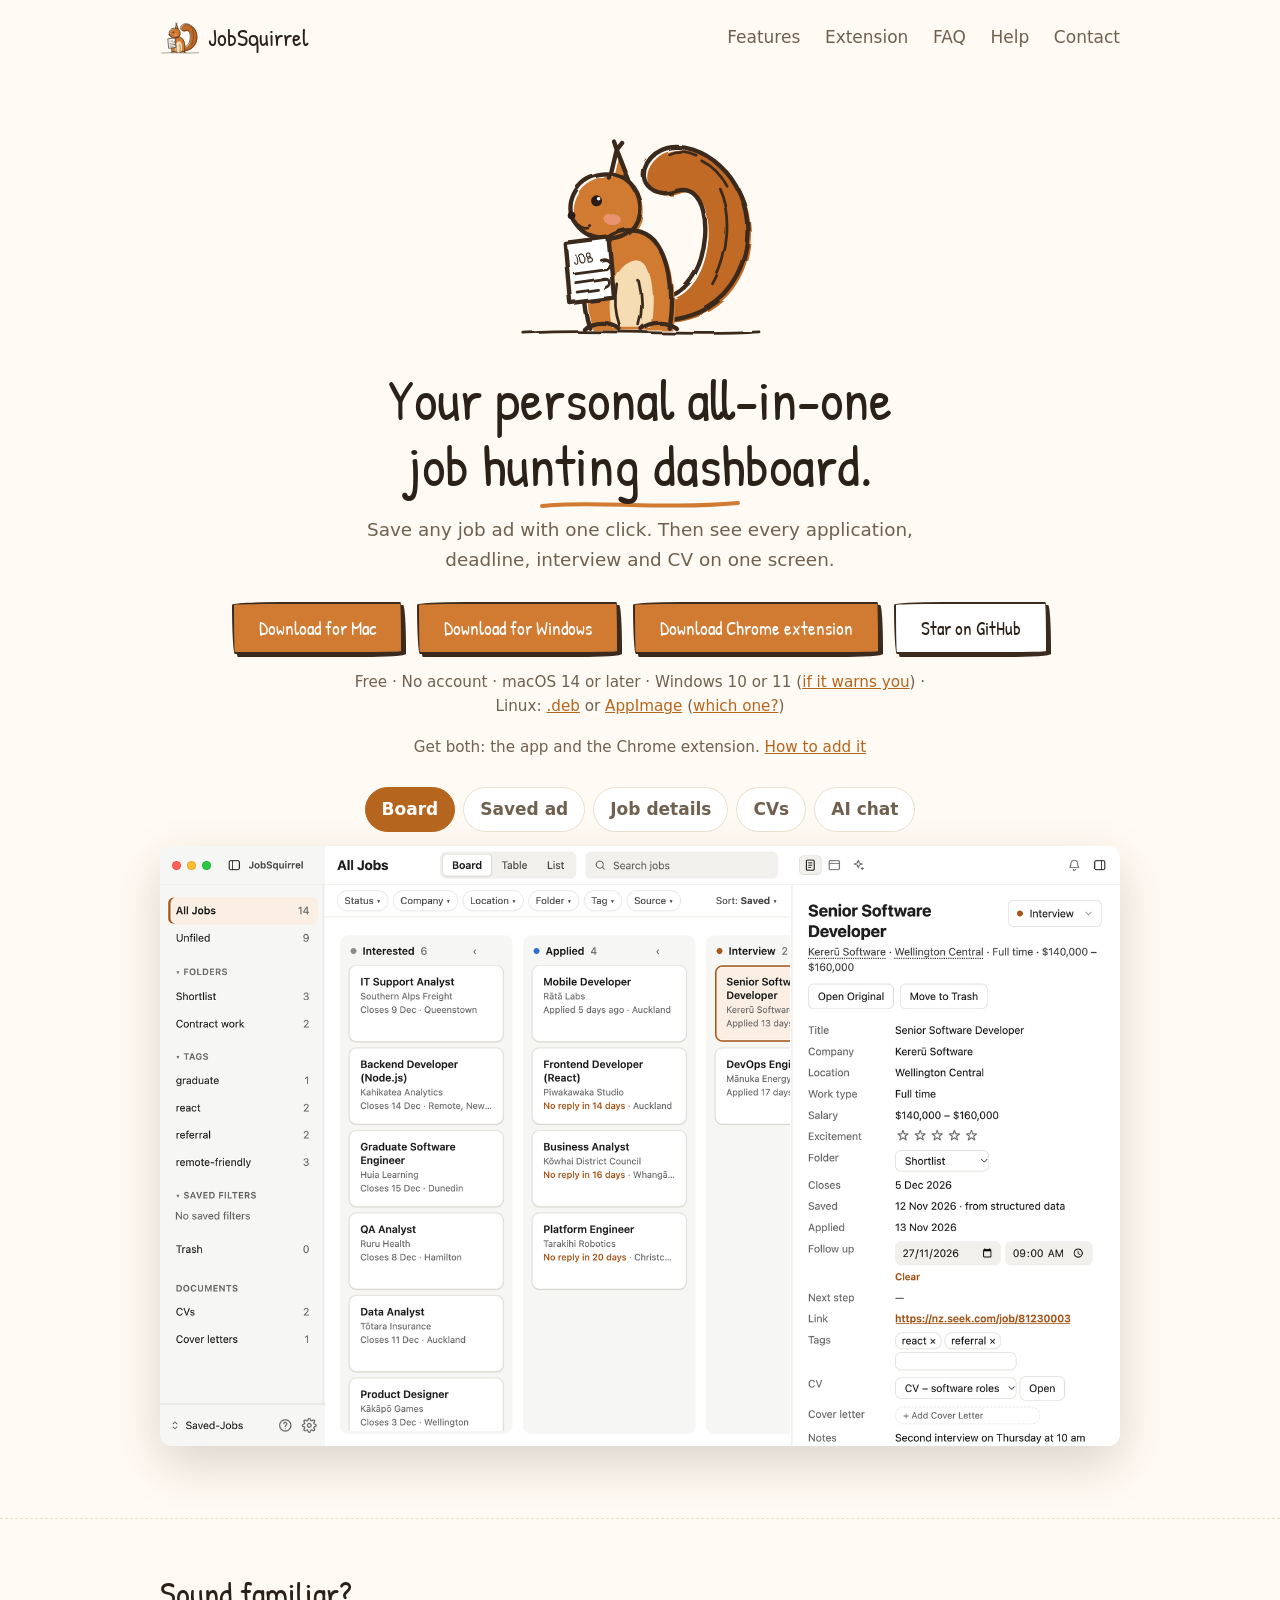
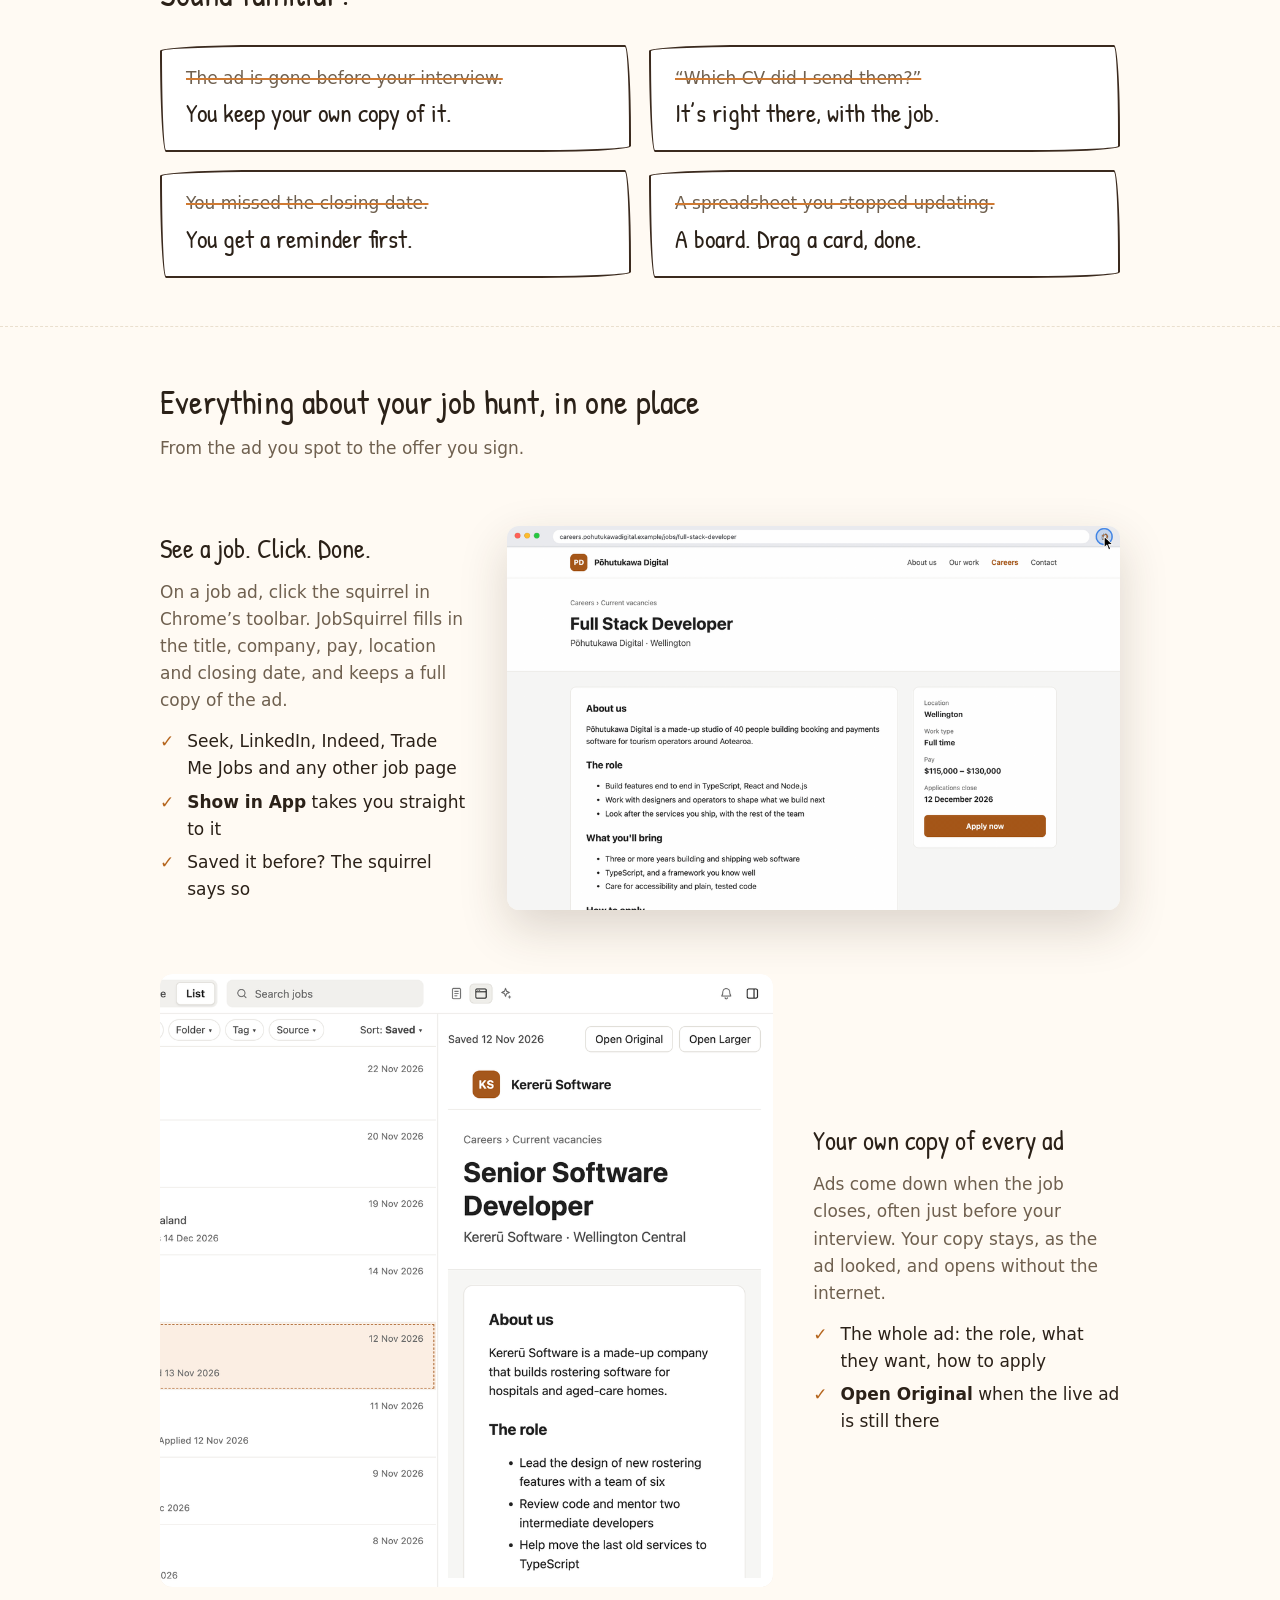
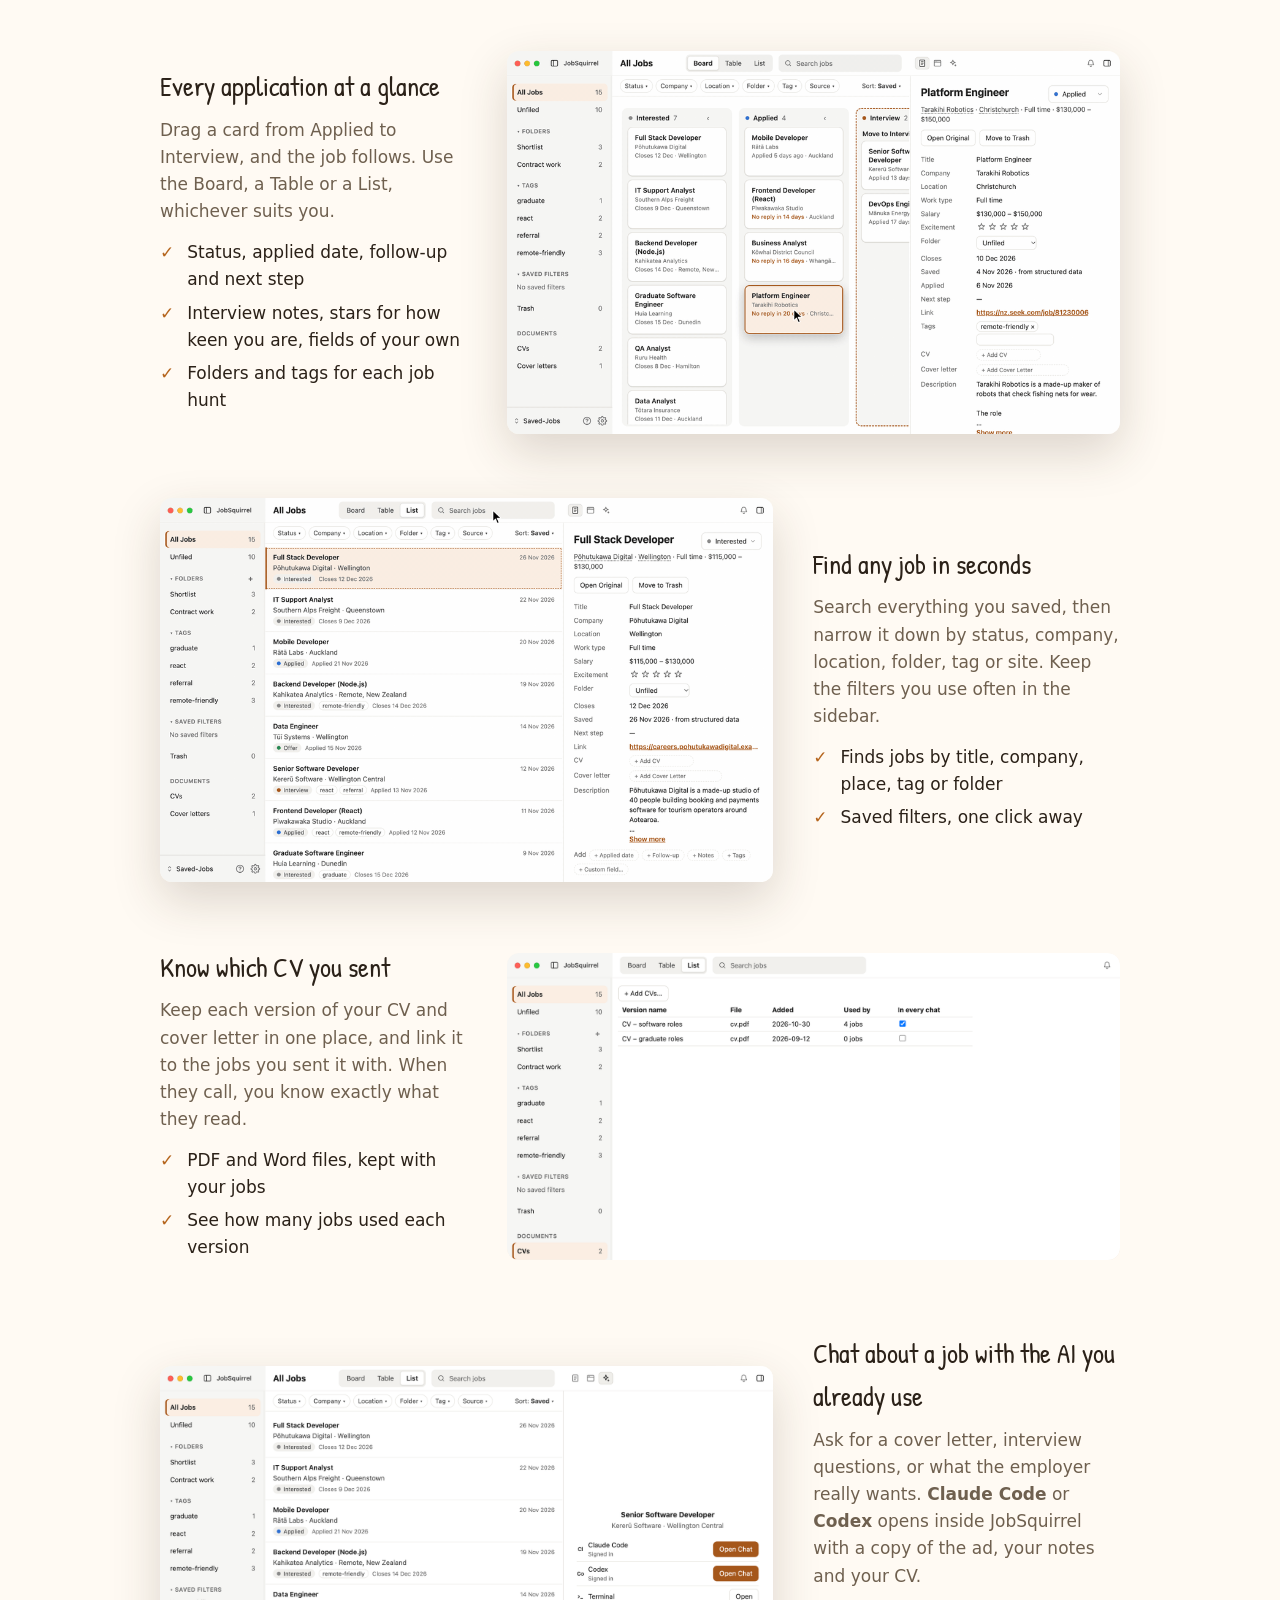
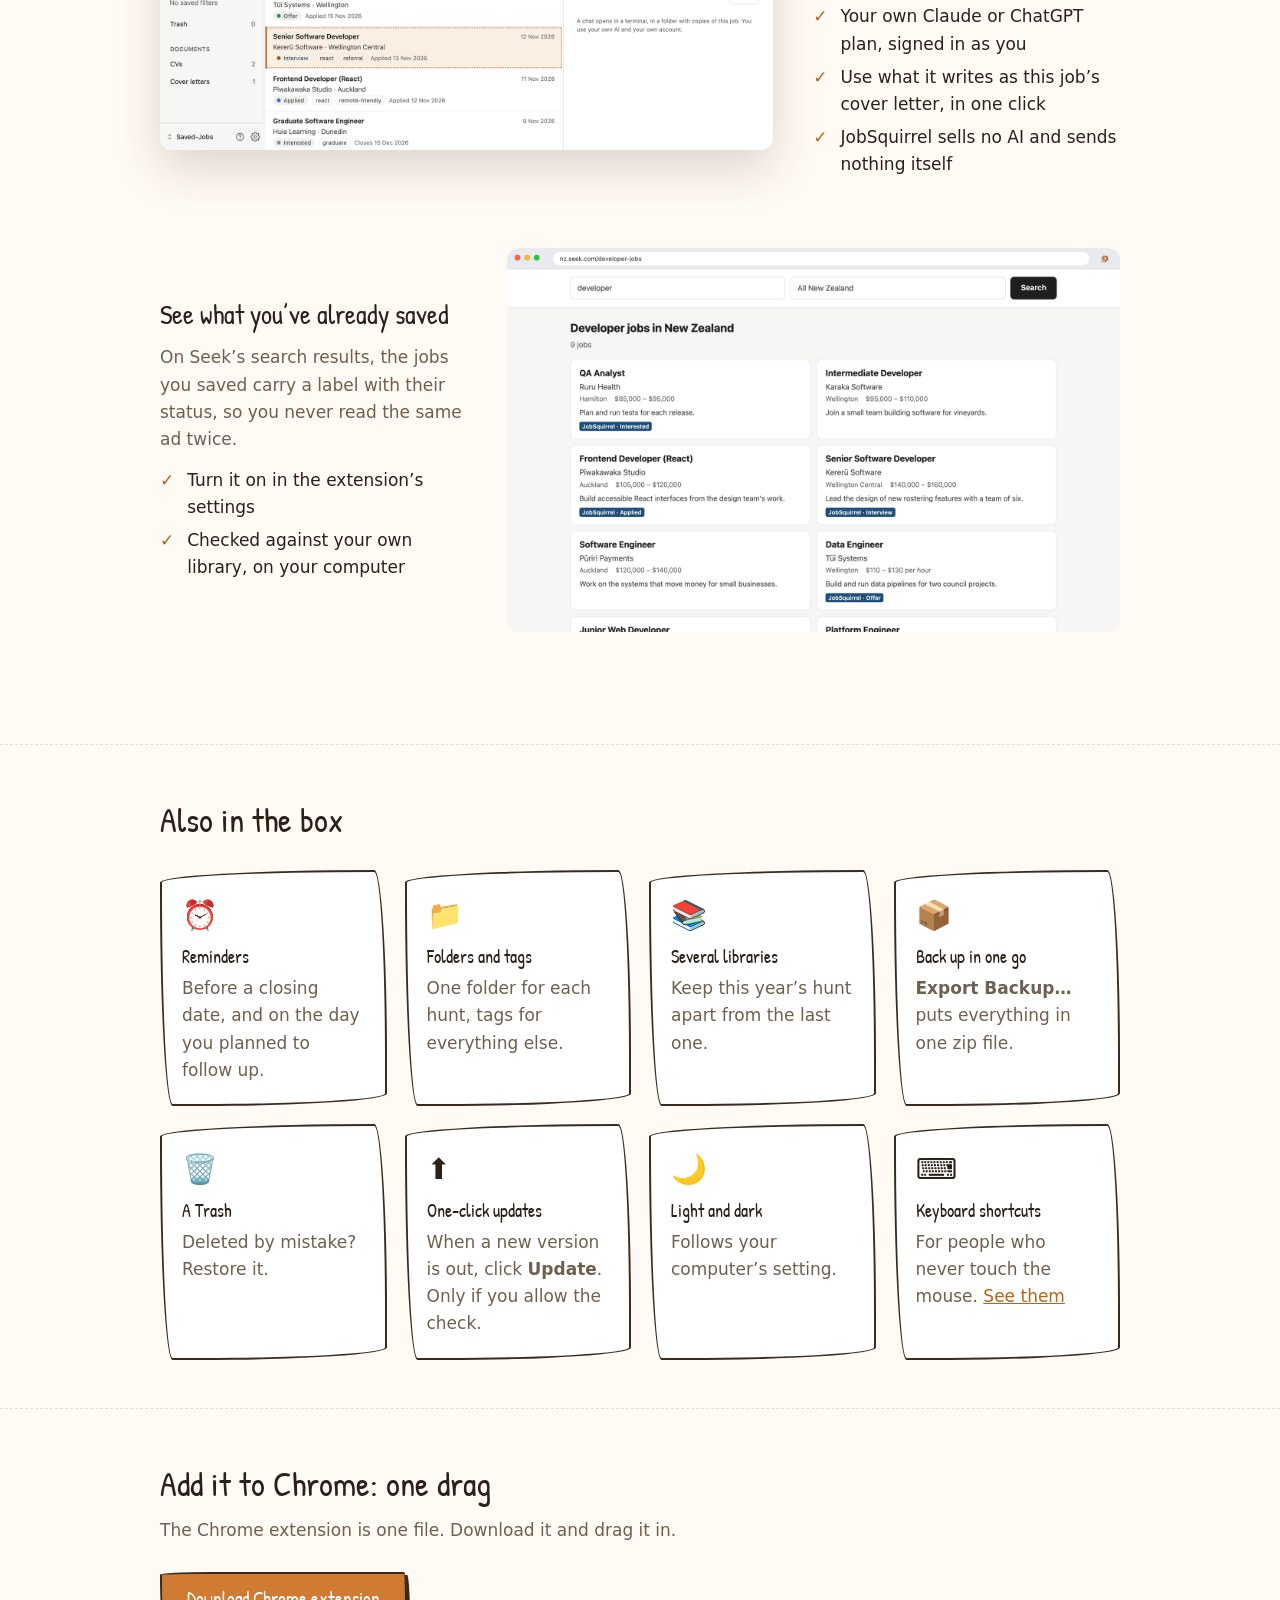
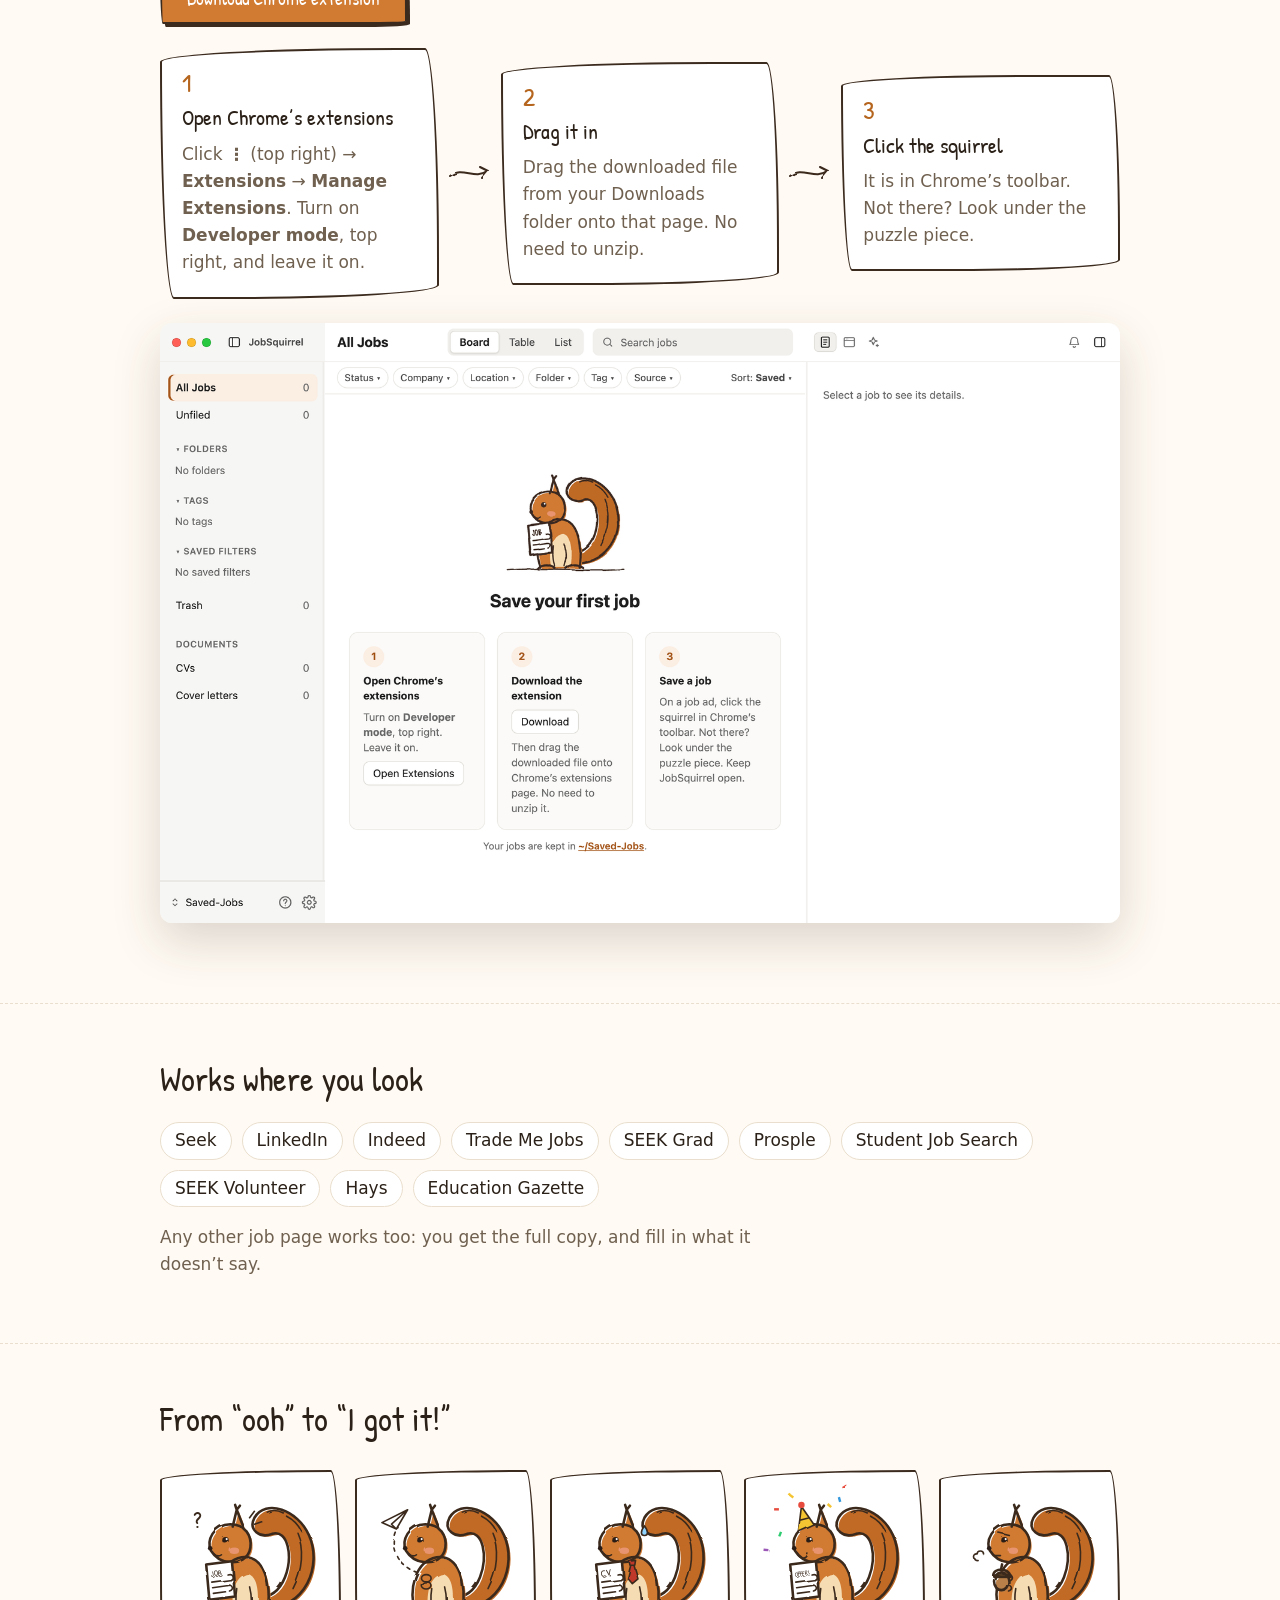
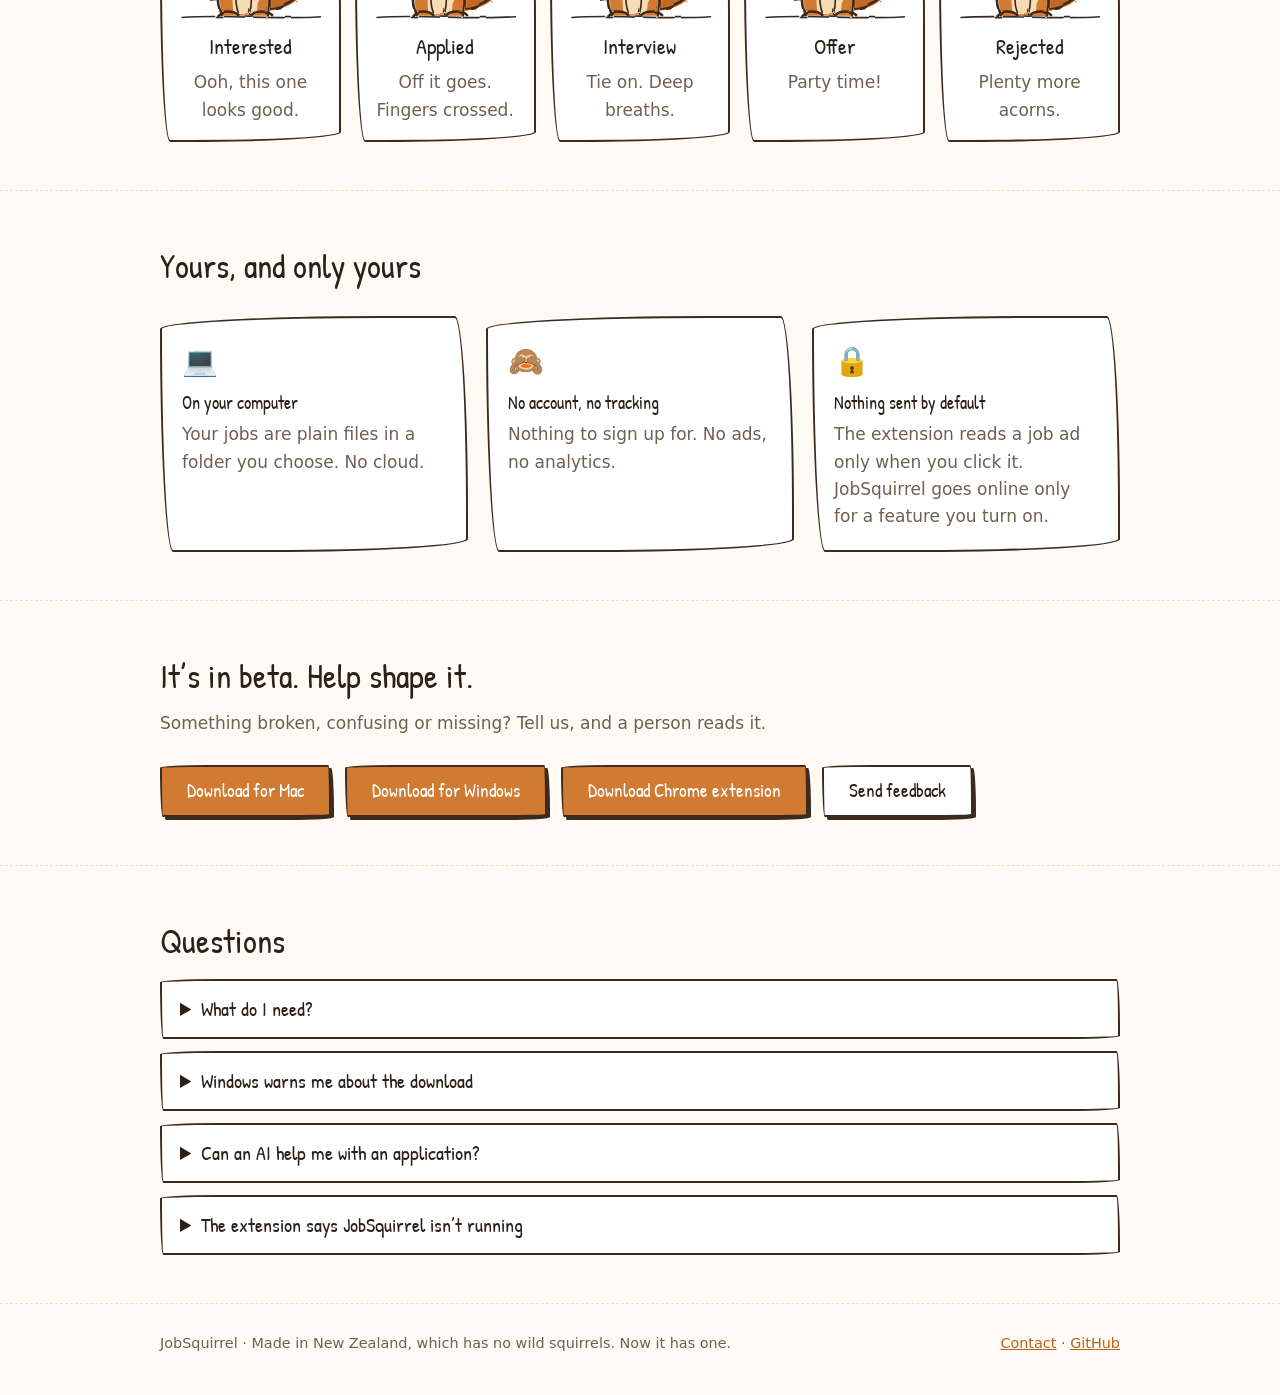
==== index.html @ 3f780783 "Linux: the .deb and the AppImage on the home page and in the help page's install, update and uninsta" ====
<!doctype html>
<html lang="en">
<head>
<meta charset="utf-8">
<meta name="viewport" content="width=device-width, initial-scale=1">
<title>JobSquirrel: your all-in-one job hunting dashboard</title>
<meta name="description" content="Your personal all-in-one job hunting dashboard. Save any job ad with one click, and see every application, deadline, interview and CV on one screen. Free, for Mac, Windows and Linux.">
<link rel="icon" href="squirrel.svg" type="image/svg+xml">
<meta property="og:title" content="JobSquirrel: your all-in-one job hunting dashboard">
<meta property="og:description" content="Save any job ad with one click. See every application, deadline, interview and CV on one screen.">
<meta property="og:url" content="https://jobsquirrel.nz/">
<meta property="og:image" content="https://jobsquirrel.nz/screens/board.png">
<link rel="stylesheet" href="style.css">
</head>
<body>

<div class="wrap">
  <header class="top">
    <a class="brand" href="/"><img src="squirrel.svg" alt="" width="40" height="33"> JobSquirrel</a>
    <nav aria-label="Main">
      <a href="#features">Features</a>
      <a href="#extension">Extension</a>
      <a href="#faq">FAQ</a>
      <a href="help.html">Help</a>
      <a href="contact.html">Contact</a>
    </nav>
  </header>
</div>

<main>
  <div class="wrap hero">
    <svg width="0" height="0" style="position:absolute" aria-hidden="true"><filter id="rough" x="-10%" y="-10%" width="120%" height="120%"><feTurbulence type="fractalNoise" baseFrequency="0.035" numOctaves="2" seed="7"/><feDisplacementMap in="SourceGraphic" scale="3.5"/></filter></svg>
<svg viewBox="10 10 190 175" class="sq hero-sq" role="img" aria-label="A hand-drawn squirrel holding a job ad. Click it to drop an acorn."><g filter="url(#rough)">
<g class="tailg"><path class="tail" transform="translate(2.5 2)" d="M118 166 C176 166 194 110 178 74 C164 42 124 28 110 52 C102 67 117 78 132 72 C152 66 158 100 148 126 C140 146 126 152 112 151 Z"/><path class="ink" d="M118 166 C176 166 194 110 178 74 C164 42 124 28 110 52 C102 67 117 78 132 72 C152 66 158 100 148 126 C140 146 126 152 112 151"/>
<path class="ink thin" d="M163 70 C172 90 170 118 158 140 M150 50 C158 54 164 60 168 68 M126 45 C132 42 140 43 146 46"/></g>
<g transform="translate(2.5 2)"><path class="fur" d="M68 172 C58 140 68 106 94 101 C122 98 132 132 126 172 Z"/><path class="fur" d="M56 93 C50 80 59 61 80 60 C99 60 107 75 105 89 C103 103 90 109 78 107 C67 106 61 101 56 93 Z"/><path class="fur" d="M83 63 L88 42 L97 65 Z"/><path class="belly" d="M82 170 C77 146 83 122 99 120 C112 122 114 146 110 170 Z"/></g>
<path class="ink" d="M68 172 C58 140 68 106 94 101 C122 98 132 132 126 172"/><path class="ink" d="M56 93 C50 80 59 61 80 60 C99 60 107 75 105 89 C103 103 90 109 78 107 C67 106 61 101 56 93 Z"/>
<path class="ink" d="M83 63 L88 42 L97 65 M88 42 L86 36 M88 42 L92 37"/>
<path class="ink thin" d="M88 140 C86 152 87 162 90 170 M104 138 C107 150 107 160 104 170"/>
<ellipse class="cheek" cx="85" cy="93" rx="6" ry="4"/>
<g class="eye"><circle class="dot" cx="74" cy="80" r="4"/><circle class="shine" cx="75.5" cy="78.5" r="1.3"/></g>
<circle class="dot" cx="55" cy="90" r="2.8"/>
<path class="ink thin" d="M60 97 C63 100 67 100 69 98"/>
<path class="paper" d="M50 110 L82 106 L86 150 L54 154 Z"/>
<path class="pink" d="M50 110 L82 106 L86 150 L54 154 Z"/>
<text class="hand" x="56" y="124" font-size="10" transform="rotate(-7 66 124)">JOB</text>
<path class="pink thin" d="M57 132 L79 129 M58 139 L80 136 M59 146 L74 144"/><path class="ink thin" d="M76 122 C82 120 85 126 80 129 M77 136 C83 135 85 141 79 143"/>
<path class="ink" d="M64 173 C70 167 84 167 90 173 M106 173 C112 167 126 167 132 173"/>
<path class="ink thin" d="M20 176 C70 172 140 179 192 175"/>
<g class="drop"><ellipse class="nut" cx="150" cy="44" rx="7" ry="9"/><path class="cap" d="M142 39 C142 31 158 31 158 39 Z"/>
<ellipse class="ink thin" cx="150" cy="44" rx="7" ry="9"/><path class="ink thin" d="M142 39 C142 31 158 31 158 39 Z"/></g>
</g></svg>
    <h1>Your personal all-in-one <u>job hunting dashboard.</u></h1>
    <p>Save any job ad with one click. Then see every application, deadline, interview and CV on one screen.</p>
    <div class="cta">
      <a class="btn primary" href="https://github.com/foxnz/landfern/releases/latest/download/JobSquirrel.dmg">Download for Mac</a>
      <a class="btn primary" href="https://github.com/foxnz/landfern/releases/latest/download/JobSquirrel-Setup.exe">Download for Windows</a>
      <a class="btn primary" href="https://github.com/foxnz/landfern/releases/latest/download/JobSquirrel-Chrome-extension.zip">Download Chrome extension</a>
      <a class="btn ghost" href="https://github.com/foxnz/landfern">Star on GitHub</a>
    </div>
    <p class="small">Free · No account · macOS 14 or later · Windows 10 or 11 (<a href="#windows-warning">if it warns you</a>) · Linux: <a href="https://github.com/foxnz/landfern/releases/latest/download/JobSquirrel-amd64.deb">.deb</a> or <a href="https://github.com/foxnz/landfern/releases/latest/download/JobSquirrel-x86_64.AppImage">AppImage</a> (<a href="help.html#install">which one?</a>)</p>
    <p class="small">Get both: the app and the Chrome extension. <a href="#extension">How to add it</a></p>
    <div class="tour">
      <div class="tour-tabs" role="tablist" aria-label="Look inside JobSquirrel">
        <button type="button" role="tab" id="tour-board" aria-controls="tour-panel" aria-selected="true" tabindex="0" data-shot="board">Board</button>
        <button type="button" role="tab" id="tour-saved-page" aria-controls="tour-panel" aria-selected="false" tabindex="-1" data-shot="saved-page">Saved ad</button>
        <button type="button" role="tab" id="tour-library" aria-controls="tour-panel" aria-selected="false" tabindex="-1" data-shot="library">Job details</button>
        <button type="button" role="tab" id="tour-cvs" aria-controls="tour-panel" aria-selected="false" tabindex="-1" data-shot="cvs">CVs</button>
        <button type="button" role="tab" id="tour-agent" aria-controls="tour-panel" aria-selected="false" tabindex="-1" data-shot="agent">AI chat</button>
      </div>
      <figure class="shot tour-panel" id="tour-panel" role="tabpanel" aria-labelledby="tour-board">
        <div class="tour-shot" data-shot="board"><picture><source media="(prefers-color-scheme: dark)" srcset="screens/board-dark.png"><img src="screens/board.png" width="1600" height="1000" alt="The board: jobs as cards in columns from Interested to Offer, with the selected job's salary, closing date, follow-up, tags and CV at the right."></picture></div>
        <div class="tour-shot" data-shot="saved-page" hidden><picture><source media="(prefers-color-scheme: dark)" srcset="screens/saved-page-dark.png"><img src="screens/saved-page.png" width="1600" height="1000" loading="lazy" alt="A job selected in the list, with its saved copy of the ad at the right: the company, the title and the role, as the ad showed them."></picture></div>
        <div class="tour-shot" data-shot="library" hidden><picture><source media="(prefers-color-scheme: dark)" srcset="screens/library-dark.png"><img src="screens/library.png" width="1600" height="1000" loading="lazy" alt="The list of jobs, with the selected job's details at the right: status, salary, closing date, follow-up, tags, CV and notes."></picture></div>
        <div class="tour-shot" data-shot="cvs" hidden><picture><source media="(prefers-color-scheme: dark)" srcset="screens/cvs-dark.png"><img src="screens/cvs.png" width="1600" height="1000" loading="lazy" alt="The CVs page: each version of a CV, how many jobs it was sent with, and whether every AI chat gets it."></picture></div>
        <div class="tour-shot" data-shot="agent" hidden><picture><source media="(prefers-color-scheme: dark)" srcset="screens/agent-dark.png"><img src="screens/agent.png" width="1600" height="1000" loading="lazy" alt="The Agent page for a job: Claude Code and Codex, both signed in, each with Open Chat, and a plain terminal."></picture></div>
      </figure>
    </div>
  </div>

  <section id="why">
    <div class="wrap">
      <h2>Sound familiar?</h2>
      <div class="swaps">
        <div class="card"><p><s>The ad is gone before your interview.</s></p><p><b>You keep your own copy of it.</b></p></div>
        <div class="card"><p><s>“Which CV did I send them?”</s></p><p><b>It’s right there, with the job.</b></p></div>
        <div class="card"><p><s>You missed the closing date.</s></p><p><b>You get a reminder first.</b></p></div>
        <div class="card"><p><s>A spreadsheet you stopped updating.</s></p><p><b>A board. Drag a card, done.</b></p></div>
      </div>
    </div>
  </section>

  <section id="features">
    <div class="wrap">
      <h2>Everything about your job hunt, in one place</h2>
      <p class="lead">From the ad you spot to the offer you sign.</p>
      <div class="feature" id="save">
        <div class="feature-text">
          <h3>See a job. Click. Done.</h3>
          <p>On a job ad, click the squirrel in Chrome’s toolbar. JobSquirrel fills in the title, company, pay, location and closing date, and keeps a full copy of the ad.</p>
          <ul class="points"><li>Seek, LinkedIn, Indeed, Trade Me Jobs and any other job page</li><li><b>Show in App</b> takes you straight to it</li><li>Saved it before? The squirrel says so</li></ul>
        </div>
        <figure class="shot"><img src="screens/save-job.gif" width="1600" height="1000" loading="lazy" alt="On a job ad in Chrome, a click on the squirrel saves the job, and Show in App opens it in JobSquirrel."></figure>
      </div>
      <div class="feature flip" id="copy">
        <div class="feature-text">
          <h3>Your own copy of every ad</h3>
          <p>Ads come down when the job closes, often just before your interview. Your copy stays, as the ad looked, and opens without the internet.</p>
          <ul class="points"><li>The whole ad: the role, what they want, how to apply</li><li><b>Open Original</b> when the live ad is still there</li></ul>
        </div>
        <figure class="shot crop" style="--ar: 1 / 1; --pos: right top"><picture><source media="(prefers-color-scheme: dark)" srcset="screens/saved-page-dark.png"><img src="screens/saved-page.png" width="1600" height="1000" loading="lazy" alt="A job selected in the list, with its saved copy of the ad at the right."></picture></figure>
      </div>
      <div class="feature" id="track">
        <div class="feature-text">
          <h3>Every application at a glance</h3>
          <p>Drag a card from Applied to Interview, and the job follows. Use the Board, a Table or a List, whichever suits you.</p>
          <ul class="points"><li>Status, applied date, follow-up and next step</li><li>Interview notes, stars for how keen you are, fields of your own</li><li>Folders and tags for each job hunt</li></ul>
        </div>
        <figure class="shot"><img src="screens/organise.gif" width="1600" height="1000" loading="lazy" alt="Dragging a card from the Applied column to the Interview column changes the job's status."></figure>
      </div>
      <div class="feature flip" id="find">
        <div class="feature-text">
          <h3>Find any job in seconds</h3>
          <p>Search everything you saved, then narrow it down by status, company, location, folder, tag or site. Keep the filters you use often in the sidebar.</p>
          <ul class="points"><li>Finds jobs by title, company, place, tag or folder</li><li>Saved filters, one click away</li></ul>
        </div>
        <figure class="shot"><img src="screens/search-filter.gif" width="1600" height="1000" loading="lazy" alt="Typing “developer” in Search, then choosing a status, narrows the list."></figure>
      </div>
      <div class="feature" id="cvs-feature">
        <div class="feature-text">
          <h3>Know which CV you sent</h3>
          <p>Keep each version of your CV and cover letter in one place, and link it to the jobs you sent it with. When they call, you know exactly what they read.</p>
          <ul class="points"><li>PDF and Word files, kept with your jobs</li><li>See how many jobs used each version</li></ul>
        </div>
        <figure class="shot crop" style="--ar: 2 / 1; --pos: left top"><picture><source media="(prefers-color-scheme: dark)" srcset="screens/cvs-dark.png"><img src="screens/cvs.png" width="1600" height="1000" loading="lazy" alt="The CVs page: two CV versions, the jobs each was sent with, and an In every chat tick."></picture></figure>
      </div>
      <div class="feature flip" id="ai">
        <div class="feature-text">
          <h3>Chat about a job with the AI you already use</h3>
          <p>Ask for a cover letter, interview questions, or what the employer really wants. <b>Claude Code</b> or <b>Codex</b> opens inside JobSquirrel with a copy of the ad, your notes and your CV.</p>
          <ul class="points"><li>Your own Claude or ChatGPT plan, signed in as you</li><li>Use what it writes as this job’s cover letter, in one click</li><li>JobSquirrel sells no AI and sends nothing itself</li></ul>
        </div>
        <figure class="shot"><picture><source media="(prefers-color-scheme: dark)" srcset="screens/agent-dark.png"><img src="screens/agent.png" width="1600" height="1000" loading="lazy" alt="The Agent page for a job: Claude Code and Codex, both signed in, each with Open Chat."></picture></figure>
      </div>
      <div class="feature" id="seek">
        <div class="feature-text">
          <h3>See what you’ve already saved</h3>
          <p>On Seek’s search results, the jobs you saved carry a label with their status, so you never read the same ad twice.</p>
          <ul class="points"><li>Turn it on in the extension’s settings</li><li>Checked against your own library, on your computer</li></ul>
        </div>
        <figure class="shot crop" style="--ar: 16 / 10; --pos: center top"><picture><img src="screens/seek-labels.png" width="1600" height="1000" loading="lazy" alt="Seek search results where saved jobs carry a JobSquirrel label with their status: Interested, Applied, Interview, Offer."></picture></figure>
      </div>
    </div>
  </section>

  <section id="more">
    <div class="wrap">
      <h2>Also in the box</h2>
      <div class="more">
        <div class="card"><div class="icon" aria-hidden="true">⏰</div><h3>Reminders</h3><p>Before a closing date, and on the day you planned to follow up.</p></div>
        <div class="card"><div class="icon" aria-hidden="true">📁</div><h3>Folders and tags</h3><p>One folder for each hunt, tags for everything else.</p></div>
        <div class="card"><div class="icon" aria-hidden="true">📚</div><h3>Several libraries</h3><p>Keep this year’s hunt apart from the last one.</p></div>
        <div class="card"><div class="icon" aria-hidden="true">📦</div><h3>Back up in one go</h3><p><b>Export Backup…</b> puts everything in one zip file.</p></div>
        <div class="card"><div class="icon" aria-hidden="true">🗑️</div><h3>A Trash</h3><p>Deleted by mistake? Restore it.</p></div>
        <div class="card"><div class="icon" aria-hidden="true">⬆️</div><h3>One-click updates</h3><p>When a new version is out, click <b>Update</b>. Only if you allow the check.</p></div>
        <div class="card"><div class="icon" aria-hidden="true">🌙</div><h3>Light and dark</h3><p>Follows your computer’s setting.</p></div>
        <div class="card"><div class="icon" aria-hidden="true">⌨️</div><h3>Keyboard shortcuts</h3><p>For people who never touch the mouse. <a href="help.html#keys">See them</a></p></div>
      </div>
    </div>
  </section>

  <section id="extension">
    <div class="wrap">
      <h2>Add it to Chrome: one drag</h2>
      <p class="lead">The Chrome extension is one file. Download it and drag it in.</p>
      <div class="cta left"><a class="btn primary" href="https://github.com/foxnz/landfern/releases/latest/download/JobSquirrel-Chrome-extension.zip">Download Chrome extension</a></div>
      <div class="steps">
        <div class="card"><div class="step">1</div><h3>Open Chrome’s extensions</h3><p>Click <b>⋮</b> (top right) → <b>Extensions</b> → <b>Manage Extensions</b>. Turn on <b>Developer mode</b>, top right, and leave it on.</p></div>
        <svg class="arrow" viewBox="0 0 46 30" aria-hidden="true"><path class="ink thin" d="M3 18 C15 8 28 22 40 13 M33 9 L41 13 L35 20" filter="url(#rough)"/></svg>
        <div class="card"><div class="step">2</div><h3>Drag it in</h3><p>Drag the downloaded file from your Downloads folder onto that page. No need to unzip.</p></div>
        <svg class="arrow" viewBox="0 0 46 30" aria-hidden="true"><path class="ink thin" d="M3 18 C15 8 28 22 40 13 M33 9 L41 13 L35 20" filter="url(#rough)"/></svg>
        <div class="card"><div class="step">3</div><h3>Click the squirrel</h3><p>It is in Chrome’s toolbar. Not there? Look under the puzzle piece.</p></div>
      </div>
      <figure class="shot shot-main">
        <img src="screens/welcome.png" width="1600" height="1000" loading="lazy"
             alt="JobSquirrel’s first screen: 1. Open Chrome’s extensions. 2. Download the extension, then drag the file onto that page. 3. Save a job.">
      </figure>
    </div>
  </section>

  <section id="sites">
    <div class="wrap">
      <h2>Works where you look</h2>
      <p class="chips"><span>Seek</span> <span>LinkedIn</span> <span>Indeed</span> <span>Trade Me Jobs</span> <span>SEEK Grad</span> <span>Prosple</span> <span>Student Job Search</span> <span>SEEK Volunteer</span> <span>Hays</span> <span>Education Gazette</span></p>
      <p class="lead">Any other job page works too: you get the full copy, and fill in what it doesn’t say.</p>
    </div>
  </section>

  <section id="journey">
    <div class="wrap">
      <h2>From “ooh” to “I got it!”</h2>
      <div class="statuses">
        <div class="card status"><svg viewBox="10 10 190 175" class="sq " role="img" aria-label="Squirrel looking at a job ad"><g filter="url(#rough)">
<g class="tailg"><path class="tail" transform="translate(2.5 2)" d="M118 166 C176 166 194 110 178 74 C164 42 124 28 110 52 C102 67 117 78 132 72 C152 66 158 100 148 126 C140 146 126 152 112 151 Z"/><path class="ink" d="M118 166 C176 166 194 110 178 74 C164 42 124 28 110 52 C102 67 117 78 132 72 C152 66 158 100 148 126 C140 146 126 152 112 151"/>
<path class="ink thin" d="M163 70 C172 90 170 118 158 140 M150 50 C158 54 164 60 168 68 M126 45 C132 42 140 43 146 46"/></g>
<g transform="translate(2.5 2)"><path class="fur" d="M68 172 C58 140 68 106 94 101 C122 98 132 132 126 172 Z"/><path class="fur" d="M56 93 C50 80 59 61 80 60 C99 60 107 75 105 89 C103 103 90 109 78 107 C67 106 61 101 56 93 Z"/><path class="fur" d="M83 63 L88 42 L97 65 Z"/><path class="belly" d="M82 170 C77 146 83 122 99 120 C112 122 114 146 110 170 Z"/></g>
<path class="ink" d="M68 172 C58 140 68 106 94 101 C122 98 132 132 126 172"/><path class="ink" d="M56 93 C50 80 59 61 80 60 C99 60 107 75 105 89 C103 103 90 109 78 107 C67 106 61 101 56 93 Z"/>
<path class="ink" d="M83 63 L88 42 L97 65 M88 42 L86 36 M88 42 L92 37"/>
<path class="ink thin" d="M88 140 C86 152 87 162 90 170 M104 138 C107 150 107 160 104 170"/>
<ellipse class="cheek" cx="85" cy="93" rx="6" ry="4"/>
<g class="eye"><circle class="dot" cx="74" cy="80" r="4"/><circle class="shine" cx="75.5" cy="78.5" r="1.3"/></g>
<circle class="dot" cx="55" cy="90" r="2.8"/>
<path class="ink thin" d="M60 97 C63 100 67 100 69 98"/>
<path class="paper" d="M50 110 L82 106 L86 150 L54 154 Z"/>
<path class="pink" d="M50 110 L82 106 L86 150 L54 154 Z"/>
<text class="hand" x="56" y="124" font-size="10" transform="rotate(-7 66 124)">JOB</text>
<path class="pink thin" d="M57 132 L79 129 M58 139 L80 136 M59 146 L74 144"/><path class="ink thin" d="M76 122 C82 120 85 126 80 129 M77 136 C83 135 85 141 79 143"/>
<path class="ink" d="M64 173 C70 167 84 167 90 173 M106 173 C112 167 126 167 132 173"/>
<path class="ink thin" d="M20 176 C70 172 140 179 192 175"/>
<text class="hand qmark" x="34" y="66" font-size="28">?</text><path class="ink thin" d="M104 52 L110 44 M110 60 L119 57"/>
</g></svg><h3>Interested</h3><p>Ooh, this one looks good.</p></div>
        <div class="card status"><svg viewBox="10 10 190 175" class="sq " role="img" aria-label="Squirrel sending off a paper plane"><g filter="url(#rough)">
<g class="tailg"><path class="tail" transform="translate(2.5 2)" d="M118 166 C176 166 194 110 178 74 C164 42 124 28 110 52 C102 67 117 78 132 72 C152 66 158 100 148 126 C140 146 126 152 112 151 Z"/><path class="ink" d="M118 166 C176 166 194 110 178 74 C164 42 124 28 110 52 C102 67 117 78 132 72 C152 66 158 100 148 126 C140 146 126 152 112 151"/>
<path class="ink thin" d="M163 70 C172 90 170 118 158 140 M150 50 C158 54 164 60 168 68 M126 45 C132 42 140 43 146 46"/></g>
<g transform="translate(2.5 2)"><path class="fur" d="M68 172 C58 140 68 106 94 101 C122 98 132 132 126 172 Z"/><path class="fur" d="M56 93 C50 80 59 61 80 60 C99 60 107 75 105 89 C103 103 90 109 78 107 C67 106 61 101 56 93 Z"/><path class="fur" d="M83 63 L88 42 L97 65 Z"/><path class="belly" d="M82 170 C77 146 83 122 99 120 C112 122 114 146 110 170 Z"/></g>
<path class="ink" d="M68 172 C58 140 68 106 94 101 C122 98 132 132 126 172"/><path class="ink" d="M56 93 C50 80 59 61 80 60 C99 60 107 75 105 89 C103 103 90 109 78 107 C67 106 61 101 56 93 Z"/>
<path class="ink" d="M83 63 L88 42 L97 65 M88 42 L86 36 M88 42 L92 37"/>
<path class="ink thin" d="M88 140 C86 152 87 162 90 170 M104 138 C107 150 107 160 104 170"/>
<ellipse class="cheek" cx="85" cy="93" rx="6" ry="4"/>
<g class="eye"><circle class="dot" cx="74" cy="80" r="4"/><circle class="shine" cx="75.5" cy="78.5" r="1.3"/></g>
<circle class="dot" cx="55" cy="90" r="2.8"/>
<path class="ink thin" d="M60 97 C63 100 67 100 69 98"/>
<g transform="translate(1.5 1)"><ellipse class="fur" cx="80" cy="126" rx="6" ry="4.5"/><ellipse class="fur" cx="81" cy="136" rx="6" ry="4.5"/></g><ellipse class="ink thin" cx="80" cy="126" rx="6" ry="4.5"/><ellipse class="ink thin" cx="81" cy="136" rx="6" ry="4.5"/>
<path class="ink" d="M64 173 C70 167 84 167 90 173 M106 173 C112 167 126 167 132 173"/>
<path class="ink thin" d="M20 176 C70 172 140 179 192 175"/>
<path class="ink thin" stroke-dasharray="4 6" d="M70 120 C40 110 34 80 46 64"/>
<path class="paper" d="M26 58 L58 42 L44 66 Z"/><path class="pink thin" d="M26 58 L58 42 L44 66 Z M58 42 L38 60 L44 66"/>
</g></svg><h3>Applied</h3><p>Off it goes. Fingers crossed.</p></div>
        <div class="card status"><svg viewBox="10 10 190 175" class="sq " role="img" aria-label="Nervous squirrel in a tie holding a CV"><g filter="url(#rough)">
<g class="tailg"><path class="tail" transform="translate(2.5 2)" d="M118 166 C176 166 194 110 178 74 C164 42 124 28 110 52 C102 67 117 78 132 72 C152 66 158 100 148 126 C140 146 126 152 112 151 Z"/><path class="ink" d="M118 166 C176 166 194 110 178 74 C164 42 124 28 110 52 C102 67 117 78 132 72 C152 66 158 100 148 126 C140 146 126 152 112 151"/>
<path class="ink thin" d="M163 70 C172 90 170 118 158 140 M150 50 C158 54 164 60 168 68 M126 45 C132 42 140 43 146 46"/></g>
<g transform="translate(2.5 2)"><path class="fur" d="M68 172 C58 140 68 106 94 101 C122 98 132 132 126 172 Z"/><path class="fur" d="M56 93 C50 80 59 61 80 60 C99 60 107 75 105 89 C103 103 90 109 78 107 C67 106 61 101 56 93 Z"/><path class="fur" d="M83 63 L88 42 L97 65 Z"/><path class="belly" d="M82 170 C77 146 83 122 99 120 C112 122 114 146 110 170 Z"/></g>
<path class="ink" d="M68 172 C58 140 68 106 94 101 C122 98 132 132 126 172"/><path class="ink" d="M56 93 C50 80 59 61 80 60 C99 60 107 75 105 89 C103 103 90 109 78 107 C67 106 61 101 56 93 Z"/>
<path class="ink" d="M83 63 L88 42 L97 65 M88 42 L86 36 M88 42 L92 37"/>
<path class="ink thin" d="M88 140 C86 152 87 162 90 170 M104 138 C107 150 107 160 104 170"/>
<ellipse class="cheek" cx="85" cy="93" rx="6" ry="4"/>
<g class="eye"><circle class="dot" cx="74" cy="80" r="4"/><circle class="shine" cx="75.5" cy="78.5" r="1.3"/></g>
<circle class="dot" cx="55" cy="90" r="2.8"/>
<path class="ink thin" d="M60 97 C63 100 67 100 69 98"/>
<path class="paper" d="M50 110 L82 106 L86 150 L54 154 Z"/>
<path class="pink" d="M50 110 L82 106 L86 150 L54 154 Z"/>
<text class="hand" x="56" y="124" font-size="12" transform="rotate(-7 66 124)">CV</text>
<path class="pink thin" d="M57 132 L79 129 M58 139 L80 136 M59 146 L74 144"/><path class="ink thin" d="M76 122 C82 120 85 126 80 129 M77 136 C83 135 85 141 79 143"/>
<path class="ink" d="M64 173 C70 167 84 167 90 173 M106 173 C112 167 126 167 132 173"/>
<path class="ink thin" d="M20 176 C70 172 140 179 192 175"/>
<path fill="#c0392b" d="M91 106 L99 105 L98 111 L92 111 Z M93 111 L97 111 L102 128 L95 134 L89 127 Z"/>
<path class="ink thin" d="M91 106 L99 105 L98 111 L92 111 Z M93 111 L97 111 L102 128 L95 134 L89 127 Z"/>
<path fill="#8fd3ff" d="M110 62 C115 69 115 74 110 74 C105 74 105 69 110 62 Z"/><path class="ink thin" d="M110 62 C115 69 115 74 110 74 C105 74 105 69 110 62 Z"/>
</g></svg><h3>Interview</h3><p>Tie on. Deep breaths.</p></div>
        <div class="card status"><svg viewBox="10 10 190 175" class="sq " role="img" aria-label="Squirrel in a party hat holding an offer"><g filter="url(#rough)">
<g class="tailg"><path class="tail" transform="translate(2.5 2)" d="M118 166 C176 166 194 110 178 74 C164 42 124 28 110 52 C102 67 117 78 132 72 C152 66 158 100 148 126 C140 146 126 152 112 151 Z"/><path class="ink" d="M118 166 C176 166 194 110 178 74 C164 42 124 28 110 52 C102 67 117 78 132 72 C152 66 158 100 148 126 C140 146 126 152 112 151"/>
<path class="ink thin" d="M163 70 C172 90 170 118 158 140 M150 50 C158 54 164 60 168 68 M126 45 C132 42 140 43 146 46"/></g>
<g transform="translate(2.5 2)"><path class="fur" d="M68 172 C58 140 68 106 94 101 C122 98 132 132 126 172 Z"/><path class="fur" d="M56 93 C50 80 59 61 80 60 C99 60 107 75 105 89 C103 103 90 109 78 107 C67 106 61 101 56 93 Z"/><path class="fur" d="M83 63 L88 42 L97 65 Z"/><path class="belly" d="M82 170 C77 146 83 122 99 120 C112 122 114 146 110 170 Z"/></g>
<path class="ink" d="M68 172 C58 140 68 106 94 101 C122 98 132 132 126 172"/><path class="ink" d="M56 93 C50 80 59 61 80 60 C99 60 107 75 105 89 C103 103 90 109 78 107 C67 106 61 101 56 93 Z"/>
<path class="ink" d="M83 63 L88 42 L97 65 M88 42 L86 36 M88 42 L92 37"/>
<path class="ink thin" d="M88 140 C86 152 87 162 90 170 M104 138 C107 150 107 160 104 170"/>
<ellipse class="cheek" cx="85" cy="93" rx="6" ry="4"/>
<g class="eye"><circle class="dot" cx="74" cy="80" r="4"/><circle class="shine" cx="75.5" cy="78.5" r="1.3"/></g>
<circle class="dot" cx="55" cy="90" r="2.8"/>
<path class="ink thin" d="M59 96 C62 104 70 104 72 97"/>
<path class="paper" d="M50 110 L82 106 L86 150 L54 154 Z"/>
<path class="pink" d="M50 110 L82 106 L86 150 L54 154 Z"/>
<text class="hand" x="56" y="124" font-size="8" transform="rotate(-7 66 124)">OFFER!</text>
<path class="pink thin" d="M57 132 L79 129 M58 139 L80 136 M59 146 L74 144"/><path class="ink thin" d="M76 122 C82 120 85 126 80 129 M77 136 C83 135 85 141 79 143"/>
<path class="ink" d="M64 173 C70 167 84 167 90 173 M106 173 C112 167 126 167 132 173"/>
<path class="ink thin" d="M20 176 C70 172 140 179 192 175"/>
<path fill="#f4c430" d="M60 70 L64 38 L80 61 Z"/><path class="ink thin" d="M60 70 L64 38 L80 61 Z M62 55 L74 52"/><circle fill="#e74c3c" cx="64" cy="36" r="4"/><rect x="30" y="40" width="6" height="3" fill="#e74c3c" transform="rotate(0 30 40)"/><rect x="50" y="22" width="6" height="3" fill="#f4c430" transform="rotate(37 50 22)"/><rect x="112" y="26" width="6" height="3" fill="#3498db" transform="rotate(74 112 26)"/><rect x="40" y="70" width="6" height="3" fill="#2ecc71" transform="rotate(111 40 70)"/><rect x="120" y="12" width="6" height="3" fill="#e74c3c" transform="rotate(148 120 12)"/><rect x="24" y="95" width="6" height="3" fill="#9b59b6" transform="rotate(185 24 95)"/><rect x="100" y="40" width="6" height="3" fill="#f4c430" transform="rotate(222 100 40)"/>
</g></svg><h3>Offer</h3><p>Party time!</p></div>
        <div class="card status"><svg viewBox="10 10 190 175" class="sq " role="img" aria-label="Squirrel sighing, holding an acorn"><g filter="url(#rough)">
<g class="tailg"><path class="tail" transform="translate(2.5 2)" d="M118 166 C176 166 194 110 178 74 C164 42 124 28 110 52 C102 67 117 78 132 72 C152 66 158 100 148 126 C140 146 126 152 112 151 Z"/><path class="ink" d="M118 166 C176 166 194 110 178 74 C164 42 124 28 110 52 C102 67 117 78 132 72 C152 66 158 100 148 126 C140 146 126 152 112 151"/>
<path class="ink thin" d="M163 70 C172 90 170 118 158 140 M150 50 C158 54 164 60 168 68 M126 45 C132 42 140 43 146 46"/></g>
<g transform="translate(2.5 2)"><path class="fur" d="M68 172 C58 140 68 106 94 101 C122 98 132 132 126 172 Z"/><path class="fur" d="M56 93 C50 80 59 61 80 60 C99 60 107 75 105 89 C103 103 90 109 78 107 C67 106 61 101 56 93 Z"/><path class="fur" d="M83 63 L88 42 L97 65 Z"/><path class="belly" d="M82 170 C77 146 83 122 99 120 C112 122 114 146 110 170 Z"/></g>
<path class="ink" d="M68 172 C58 140 68 106 94 101 C122 98 132 132 126 172"/><path class="ink" d="M56 93 C50 80 59 61 80 60 C99 60 107 75 105 89 C103 103 90 109 78 107 C67 106 61 101 56 93 Z"/>
<path class="ink" d="M83 63 L88 42 L97 65 M88 42 L86 36 M88 42 L92 37"/>
<path class="ink thin" d="M88 140 C86 152 87 162 90 170 M104 138 C107 150 107 160 104 170"/>
<ellipse class="cheek" cx="85" cy="93" rx="6" ry="4"/>
<g class="eye"><circle class="dot" cx="74" cy="80" r="4"/><circle class="shine" cx="75.5" cy="78.5" r="1.3"/></g>
<circle class="dot" cx="55" cy="90" r="2.8"/>
<path class="ink thin" d="M62 99 L69 99"/><path class="ink thin" d="M67 71 L80 74"/>
<g transform="translate(2.5 2)"><ellipse class="nut" cx="70" cy="131" rx="9" ry="11"/><path class="cap" d="M60 124 C60 114 80 114 80 124 Z"/></g>
<ellipse class="ink" cx="70" cy="131" rx="9" ry="11"/><path class="ink" d="M60 124 C60 114 80 114 80 124 Z M70 115 L71 110"/><path class="ink thin" d="M76 122 C82 120 85 126 80 129 M77 136 C83 135 85 141 79 143"/>
<path class="ink" d="M64 173 C70 167 84 167 90 173 M106 173 C112 167 126 167 132 173"/>
<path class="ink thin" d="M20 176 C70 172 140 179 192 175"/>
<path class="ink thin" d="M40 104 C34 104 34 96 40 97 C40 92 48 92 48 97"/>
</g></svg><h3>Rejected</h3><p>Plenty more acorns.</p></div>
      </div>
    </div>
  </section>

  <section id="privacy">
    <div class="wrap">
      <h2>Yours, and only yours</h2>
      <div class="more three">
        <div class="card"><div class="icon" aria-hidden="true">💻</div><h3>On your computer</h3><p>Your jobs are plain files in a folder you choose. No cloud.</p></div>
        <div class="card"><div class="icon" aria-hidden="true">🙈</div><h3>No account, no tracking</h3><p>Nothing to sign up for. No ads, no analytics.</p></div>
        <div class="card"><div class="icon" aria-hidden="true">🔒</div><h3>Nothing sent by default</h3><p>The extension reads a job ad only when you click it. JobSquirrel goes online only for a feature you turn on.</p></div>
      </div>
    </div>
  </section>

  <section id="try">
    <div class="wrap">
      <h2>It’s in beta. Help shape it.</h2>
      <p class="lead">Something broken, confusing or missing? Tell us, and a person reads it.</p>
      <div class="cta left">
        <a class="btn primary" href="https://github.com/foxnz/landfern/releases/latest/download/JobSquirrel.dmg">Download for Mac</a>
        <a class="btn primary" href="https://github.com/foxnz/landfern/releases/latest/download/JobSquirrel-Setup.exe">Download for Windows</a>
        <a class="btn primary" href="https://github.com/foxnz/landfern/releases/latest/download/JobSquirrel-Chrome-extension.zip">Download Chrome extension</a>
        <a class="btn ghost" href="contact.html">Send feedback</a>
      </div>
    </div>
  </section>

  <section id="faq">
    <div class="wrap">
      <h2>Questions</h2>
      <details>
        <summary>What do I need?</summary>
        <p>A Mac with macOS 14 or later, or a 64-bit PC with Windows 10 or 11 or with Linux, and Google Chrome.</p>
      </details>
      <details>
        <summary>Windows warns me about the download</summary>
        <p id="windows-warning">The Windows version is not signed yet. Click <b>More info</b>, then <b>Run anyway</b>. If there is no <b>Run anyway</b>, it can’t be installed on that PC yet. Download it only from this website or our <a href="https://github.com/foxnz/landfern/releases/latest">download page</a>.</p>
      </details>
      <details>
        <summary>Can an AI help me with an application?</summary>
        <p>Yes, the one you already pay for. Right-click a job and choose <b>Chat About This Job</b>: Claude Code or Codex opens with a copy of the ad, your notes and your CV, signed in as you. More in <a href="help.html#chat">Chat with your AI</a>.</p>
      </details>
      <details>
        <summary>The extension says JobSquirrel isn’t running</summary>
        <p>Open the JobSquirrel app, then click <b>Try Again</b>. More in <a href="help.html#trouble">Something wrong?</a></p>
      </details>
    </div>
  </section>
</main>

<footer>
  <div class="wrap">
    <span>JobSquirrel · Made in New Zealand, which has no wild squirrels. Now it has one.</span>
    <span><a href="contact.html">Contact</a> · <a href="https://github.com/foxnz/landfern">GitHub</a></span>
  </div>
</footer>

<script>
  // The tour at the top: tabs switch the picture; arrow keys move between tabs.
  const tabs = [...document.querySelectorAll(".tour-tabs [role=tab]")];
  const choose = (t) => {
    for (const b of tabs) {
      const on = b === t;
      b.setAttribute("aria-selected", on);
      b.tabIndex = on ? 0 : -1;
    }
    for (const d of document.querySelectorAll(".tour-shot")) d.hidden = d.dataset.shot !== t.dataset.shot;
    document.getElementById("tour-panel").setAttribute("aria-labelledby", t.id);
  };
  tabs.forEach((t, i) => {
    t.addEventListener("click", () => choose(t));
    t.addEventListener("keydown", (e) => {
      const d = e.key === "ArrowRight" ? 1 : e.key === "ArrowLeft" ? -1 : 0;
      if (!d) return;
      const n = tabs[(i + d + tabs.length) % tabs.length];
      choose(n); n.focus(); e.preventDefault();
    });
  });

  // Click the hero squirrel: an acorn drops. Skipped for people who turned off motion.
  const hero = document.querySelector(".hero-sq");
  const drop = hero && hero.querySelector(".drop");
  if (drop && !matchMedia("(prefers-reduced-motion: reduce)").matches) {
    hero.addEventListener("click", () => {
      drop.classList.remove("falling");
      void drop.getBBox();
      drop.classList.add("falling");
    });
  }
</script>
</body>
</html>
---- style.css ----
/* Patrick Hand by Patrick Wagesreiter, SIL Open Font License 1.1 (fonts/OFL.txt) */
@font-face { font-family: "Patrick Hand"; src: url("fonts/PatrickHand-Regular.ttf") format("truetype"); font-display: swap; }
:root {
  color-scheme: light dark;
  --bg: #fffaf3; --card: #ffffff; --fg: #2b2118; --muted: #6f604f;
  --accent: #b5651d; --accent-fg: #ffffff; --line: #eadfce; --ink: #3b2a1e;
  --hand: "Patrick Hand", "Marker Felt", "Chalkboard SE", cursive;
}
@media (prefers-color-scheme: dark) {
  :root {
    --bg: #1d1813; --card: #27201a; --fg: #f3ebe1; --muted: #b3a492;
    --accent: #e0954a; --accent-fg: #1d1813; --line: #3a3027; --ink: #f3ebe1;
  }
}
* { box-sizing: border-box; }
body { margin: 0; background: var(--bg); color: var(--fg);
       font: 17px/1.6 system-ui, -apple-system, "Segoe UI", sans-serif; }
a { color: var(--accent); }
h1, h2, h3, .brand, .btn, .step, summary { font-family: var(--hand); font-weight: 400; }
.wrap { max-width: 62rem; margin: 0 auto; padding: 0 16px; }

header.top { display: flex; justify-content: space-between; align-items: center; padding: 18px 0; }
.brand { display: flex; align-items: center; gap: 8px; font-size: 1.5rem; text-decoration: none; color: var(--fg); }
nav a { margin-left: 1.2rem; color: var(--muted); text-decoration: none; }
nav a:hover { color: var(--accent); }

/* hand-drawn borders */
.card, details, .btn {
  border: 2.5px solid var(--ink);
  border-radius: 255px 15px 225px 15px / 15px 225px 15px 255px;
}
.card { background: var(--card); padding: 20px; }
.card h3 { margin: .2em 0 .2em; font-size: 1.4rem; }
.card p { margin: 0; color: var(--muted); }
.card .icon { font-size: 1.8rem; }
.step { font-size: 1.6rem; color: var(--accent); line-height: 1; }

.hero { text-align: center; padding: 32px 16px 64px; }
.hero-sq { width: 260px; max-width: 70vw; height: auto; cursor: pointer; }
.hero h1 { font-size: clamp(2.2rem, 7vw, 3.6rem); line-height: 1.15; margin: .2em 0 .3em; }
.hero h1 u { text-decoration: none; white-space: nowrap; padding-bottom: 6px;
  background: url("data:image/svg+xml,%3Csvg xmlns='http://www.w3.org/2000/svg' viewBox='0 0 200 12'%3E%3Cpath d='M2 8 C50 2 120 12 198 5' fill='none' stroke='%23d07a32' stroke-width='4' stroke-linecap='round'/%3E%3C/svg%3E") bottom / 100% 12px no-repeat; }
.hero p { color: var(--muted); font-size: 1.15rem; max-width: 36rem; margin: 0 auto; }
.cta { margin-top: 28px; display: flex; gap: 14px; justify-content: center; flex-wrap: wrap; }
.btn { display: inline-block; padding: .45em 1.3em; font-size: 1.2rem; text-decoration: none; box-shadow: 3px 3px 0 var(--ink); }
.btn.primary { background: #d07a32; color: #fff; }
.btn.ghost { background: var(--card); color: var(--fg); }
.btn[aria-disabled="true"] { cursor: default; }
.hero p.small { margin-top: 16px; font-size: .95rem; }
.hero .shot-main { margin: 40px 0 0; }
.cta.left { justify-content: flex-start; }
.swaps { display: grid; grid-template-columns: 1fr 1fr; gap: 18px; margin-top: 24px; }
.swaps .card { padding: 18px 24px 20px; }
.swaps s { text-decoration-color: #d07a32; text-decoration-thickness: 2px; }
.swaps b { font-family: var(--hand); font-weight: 400; font-size: 1.6rem; line-height: 1.2; color: var(--fg); }
.swaps .card p + p { margin-top: 6px; }
@media (max-width: 600px) { .swaps { grid-template-columns: 1fr; } }
.chips { display: flex; flex-wrap: wrap; gap: 10px; }
.chips span { background: var(--card); border: 1.5px solid var(--line); border-radius: 99px; padding: 4px 14px; }
.contact { padding-top: 16px; padding-bottom: 48px; }
.contact h1 { font-size: clamp(2.2rem, 6vw, 3rem); margin: 0; }
.contact .btn { max-width: 100%; overflow-wrap: anywhere; }
.hero .note { margin-top: 22px; font-family: var(--hand); font-size: 1.2rem; color: var(--accent); }

section { padding: 48px 0; border-top: 1px dashed var(--line); }
section h2 { font-size: 2.1rem; margin: 0 0 .2em; }
section .lead { color: var(--muted); margin-top: 0; max-width: 40rem; }
.grid { display: grid; gap: 18px; grid-template-columns: repeat(auto-fit, minmax(14rem, 1fr)); margin-top: 24px; }

.steps { display: flex; align-items: center; gap: 8px; margin-top: 24px; }
.steps .card { flex: 1; }
.steps .arrow { width: 46px; flex: none; }
@media (max-width: 720px) {
  .steps { flex-direction: column; align-items: stretch; }
  .steps .arrow { transform: rotate(90deg); align-self: center; }
}

.statuses { display: grid; gap: 14px; grid-template-columns: repeat(auto-fit, minmax(10.5rem, 1fr)); margin-top: 24px; }
.status { text-align: center; padding: 12px 12px 16px; }
.status .sq { width: 100%; max-width: 180px; height: auto; display: block; margin: 0 auto; }

details { background: var(--card); padding: 12px 18px; margin-top: 12px; }
summary { font-size: 1.25rem; cursor: pointer; }
details p { color: var(--muted); margin: .4em 0 0; }

footer { border-top: 1px dashed var(--line); padding: 28px 0 40px; color: var(--muted); font-size: .9rem; }
footer .wrap { display: flex; justify-content: space-between; gap: 12px; flex-wrap: wrap; }
@media (max-width: 520px) { nav { display: none; } }

/* squirrel drawing */
.ink, .pink { fill: none; stroke: var(--ink); stroke-width: 3.2; stroke-linecap: round; stroke-linejoin: round; }
.pink { stroke: #3b2a1e; }  /* lines on the white paper stay dark in dark mode */
.thin { stroke-width: 2; }
.fur { fill: #d07a32; } .tail { fill: #c06a26; } .belly { fill: #f6dcb3; }
.nut { fill: #b98048; } .cap { fill: #6e4a2a; } .cheek { fill: #f2a08a; opacity: .7; }
.dot { fill: #2b1d14; } .shine, .paper { fill: #fff; }
svg .hand { font-family: var(--hand); fill: #3b2a1e; }
svg .qmark { fill: var(--ink); }
.steps .arrow .ink { stroke: var(--ink); }

/* squirrel animation: blink, wag on hover, acorn drop on click */
.hero-sq .eye { transform-box: fill-box; transform-origin: center; animation: blink 4s infinite; }
@keyframes blink { 0%, 90%, 100% { transform: scaleY(1); } 93% { transform: scaleY(.1); } }
.hero-sq .tailg { transform-box: view-box; transform-origin: 128px 160px; }
.hero-sq:hover .tailg { animation: wag .5s ease-in-out 3; }
@keyframes wag { 0%, 100% { transform: rotate(0); } 30% { transform: rotate(-7deg); } 70% { transform: rotate(5deg); } }
.hero-sq .drop { opacity: 0; transform-box: view-box; transform-origin: 150px 40px; }
.hero-sq .drop.falling { animation: fall 1.3s cubic-bezier(.5, 0, .6, 1) forwards; }
@keyframes fall {
  0% { transform: translate(0, -60px) rotate(0); opacity: 1; }
  55% { transform: translate(0, 118px) rotate(200deg); }
  70% { transform: translate(6px, 100px) rotate(240deg); }
  85% { transform: translate(10px, 118px) rotate(270deg); opacity: 1; }
  100% { transform: translate(10px, 118px) rotate(270deg); opacity: 0; }
}
@media (prefers-reduced-motion: reduce) {
  .hero-sq .eye, .hero-sq:hover .tailg { animation: none; }
}

/* 404 */
.lost { min-height: 80vh; display: grid; place-items: center; text-align: center; padding: 32px 16px; }
.lost img { width: 220px; max-width: 60vw; height: auto; }
.lost h1 { font-size: clamp(2rem, 6vw, 3rem); margin: .3em 0 .2em; }
.lost p { color: var(--muted); font-size: 1.15rem; }

/* app screenshots */
.shot { margin: 0; }
.shot img { display: block; width: 100%; height: auto; border-radius: 12px;
            box-shadow: 0 18px 48px rgba(59, 42, 30, .18); }
.shot-main { margin: 24px 0 32px; }
.shots { display: grid; grid-template-columns: repeat(auto-fit, minmax(240px, 1fr)); gap: 24px; }
.shot figcaption { margin-top: 10px; color: var(--muted); font-size: .95rem; text-align: center; }
.fine { margin-top: 20px; color: var(--muted); font-size: .9rem; text-align: center; }

.doc .shot { display: block; width: 100%; height: auto; margin: 18px 0 22px; border-radius: 12px; box-shadow: 0 10px 30px rgba(60, 35, 10, 0.14); }

/* The tour at the top, and one section per feature (2026-11-26). */
.tour { margin: 28px 0 8px; }
.tour-tabs { display: flex; flex-wrap: wrap; justify-content: center; gap: 8px; margin-bottom: 14px; }
.tour-tabs button { font: inherit; font-weight: 600; padding: 8px 16px; border-radius: 999px; border: 1px solid var(--line);
  background: var(--card); color: var(--muted); cursor: pointer; }
.tour-tabs button[aria-selected="true"] { background: var(--accent); border-color: var(--accent); color: var(--accent-fg); }
.tour-tabs button:focus-visible { outline: 3px solid var(--accent); outline-offset: 2px; }
.tour-panel { margin: 0; }
.feature { display: grid; grid-template-columns: minmax(0, 1fr) minmax(0, 2fr); gap: 40px; align-items: center; margin: 64px 0; }
.feature.flip { grid-template-columns: minmax(0, 2fr) minmax(0, 1fr); }
.feature.flip .feature-text { order: 2; }
/* A picture cut to the part the text is about: --ar its shape, --pos which part. */
.shot.crop picture, .shot.crop > img { display: block; aspect-ratio: var(--ar); overflow: hidden; border-radius: 12px; }
.shot.crop img { width: 100%; height: 100%; object-fit: cover; object-position: var(--pos); }
.feature h3 { font-size: 1.7rem; margin: 0 0 .3em; }
.feature p { color: var(--muted); margin: 0 0 .8em; }
.points { list-style: none; padding: 0; margin: 0; }
.points li { padding-left: 1.6em; position: relative; margin: .35em 0; }
.points li::before { content: "✓"; position: absolute; left: 0; color: var(--accent); font-weight: 700; }
.more { display: grid; grid-template-columns: repeat(4, minmax(0, 1fr)); gap: 18px; margin-top: 24px; }
.more.three { grid-template-columns: repeat(3, minmax(0, 1fr)); }
.more .card h3 { font-size: 1.15rem; }
@media (max-width: 860px) {
  .feature, .feature.flip { grid-template-columns: 1fr; gap: 16px; margin: 40px 0; }
  .feature.flip .feature-text { order: 0; }
  .more, .more.three { grid-template-columns: 1fr 1fr; }
}
@media (max-width: 520px) { .more, .more.three { grid-template-columns: 1fr; } }
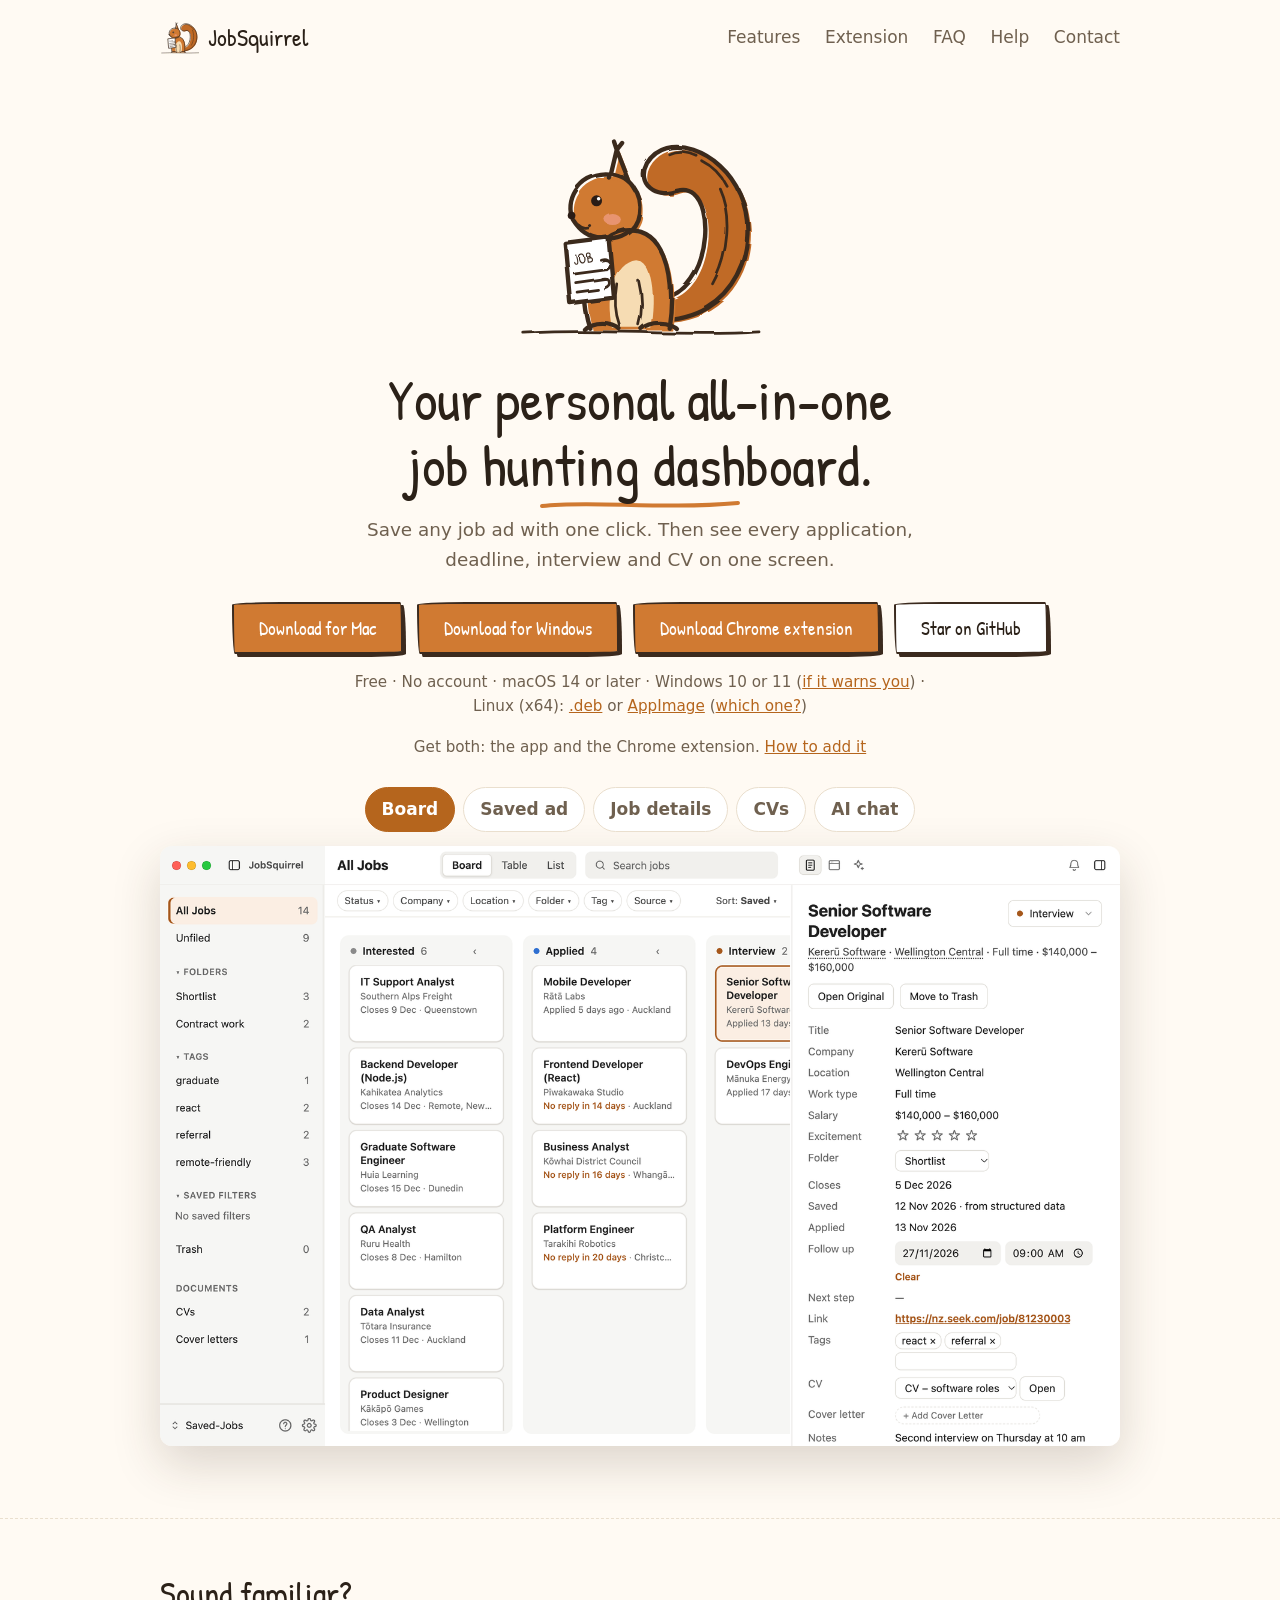
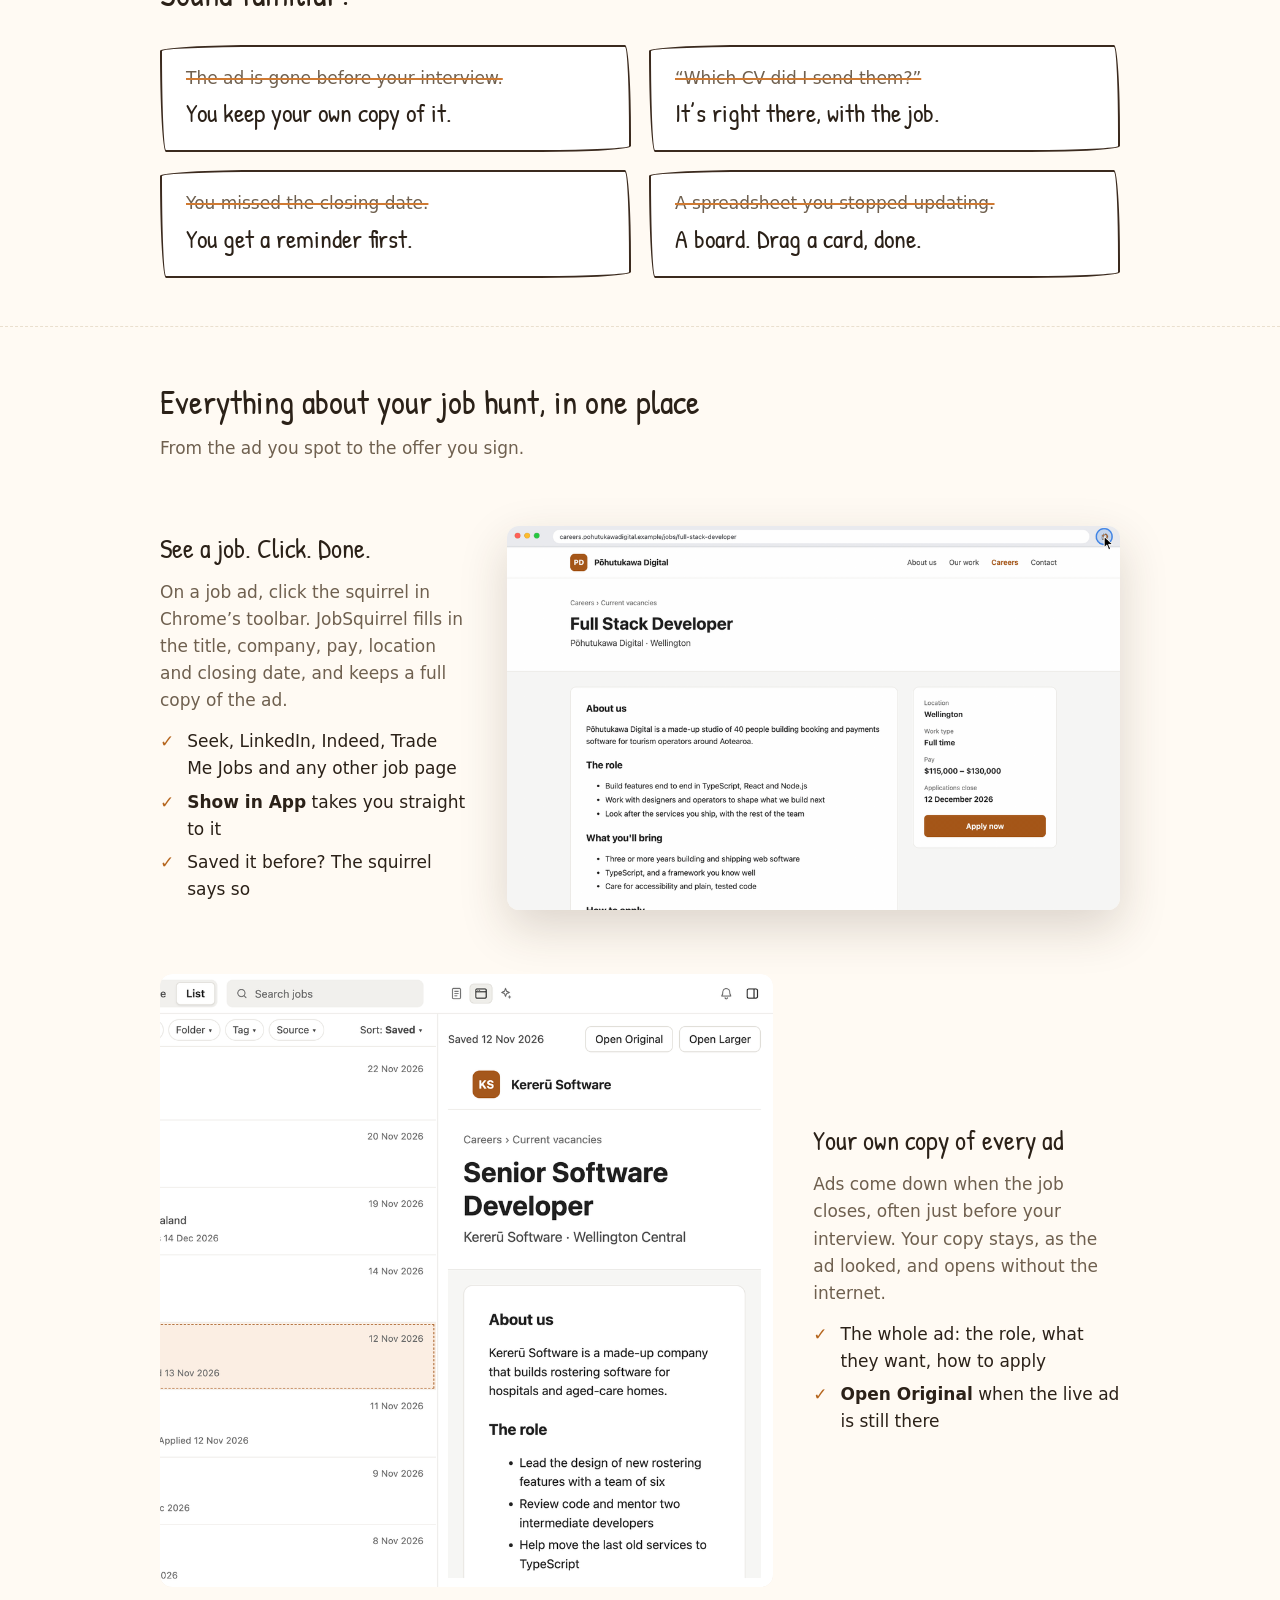
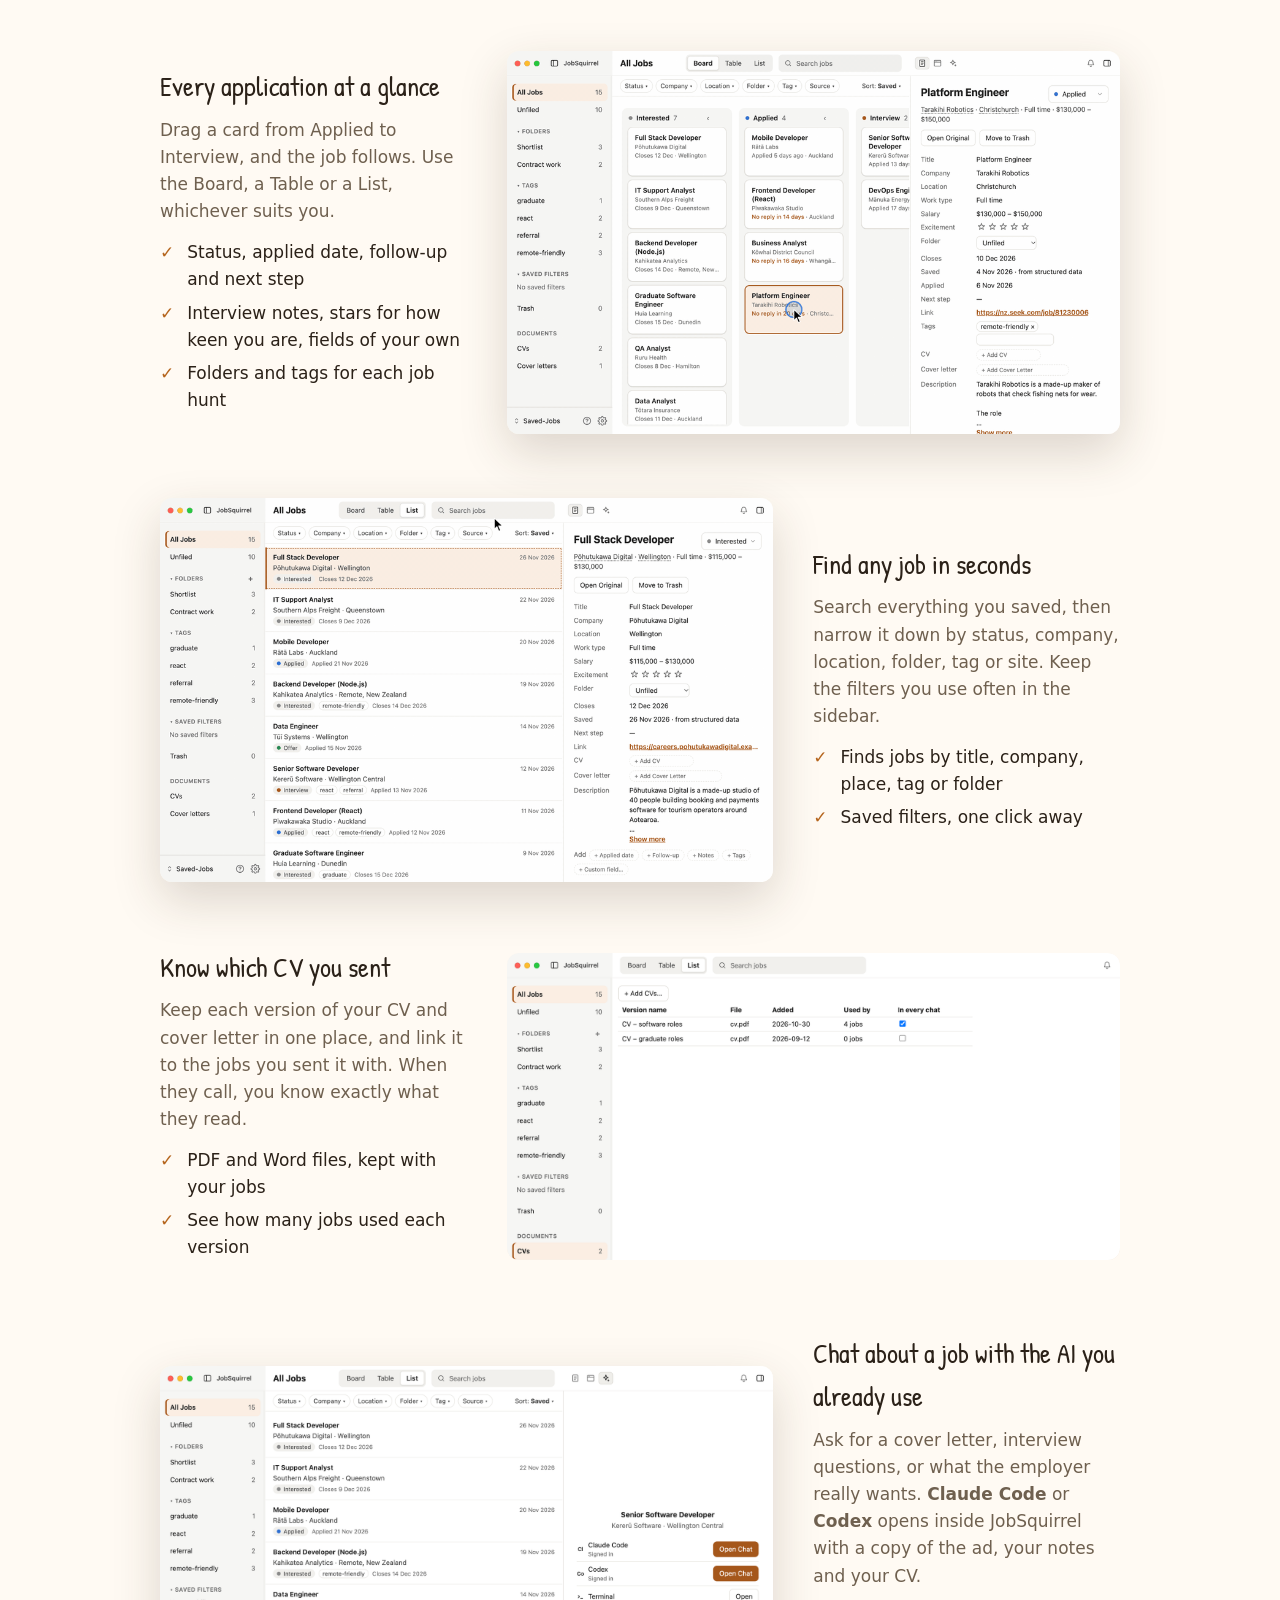
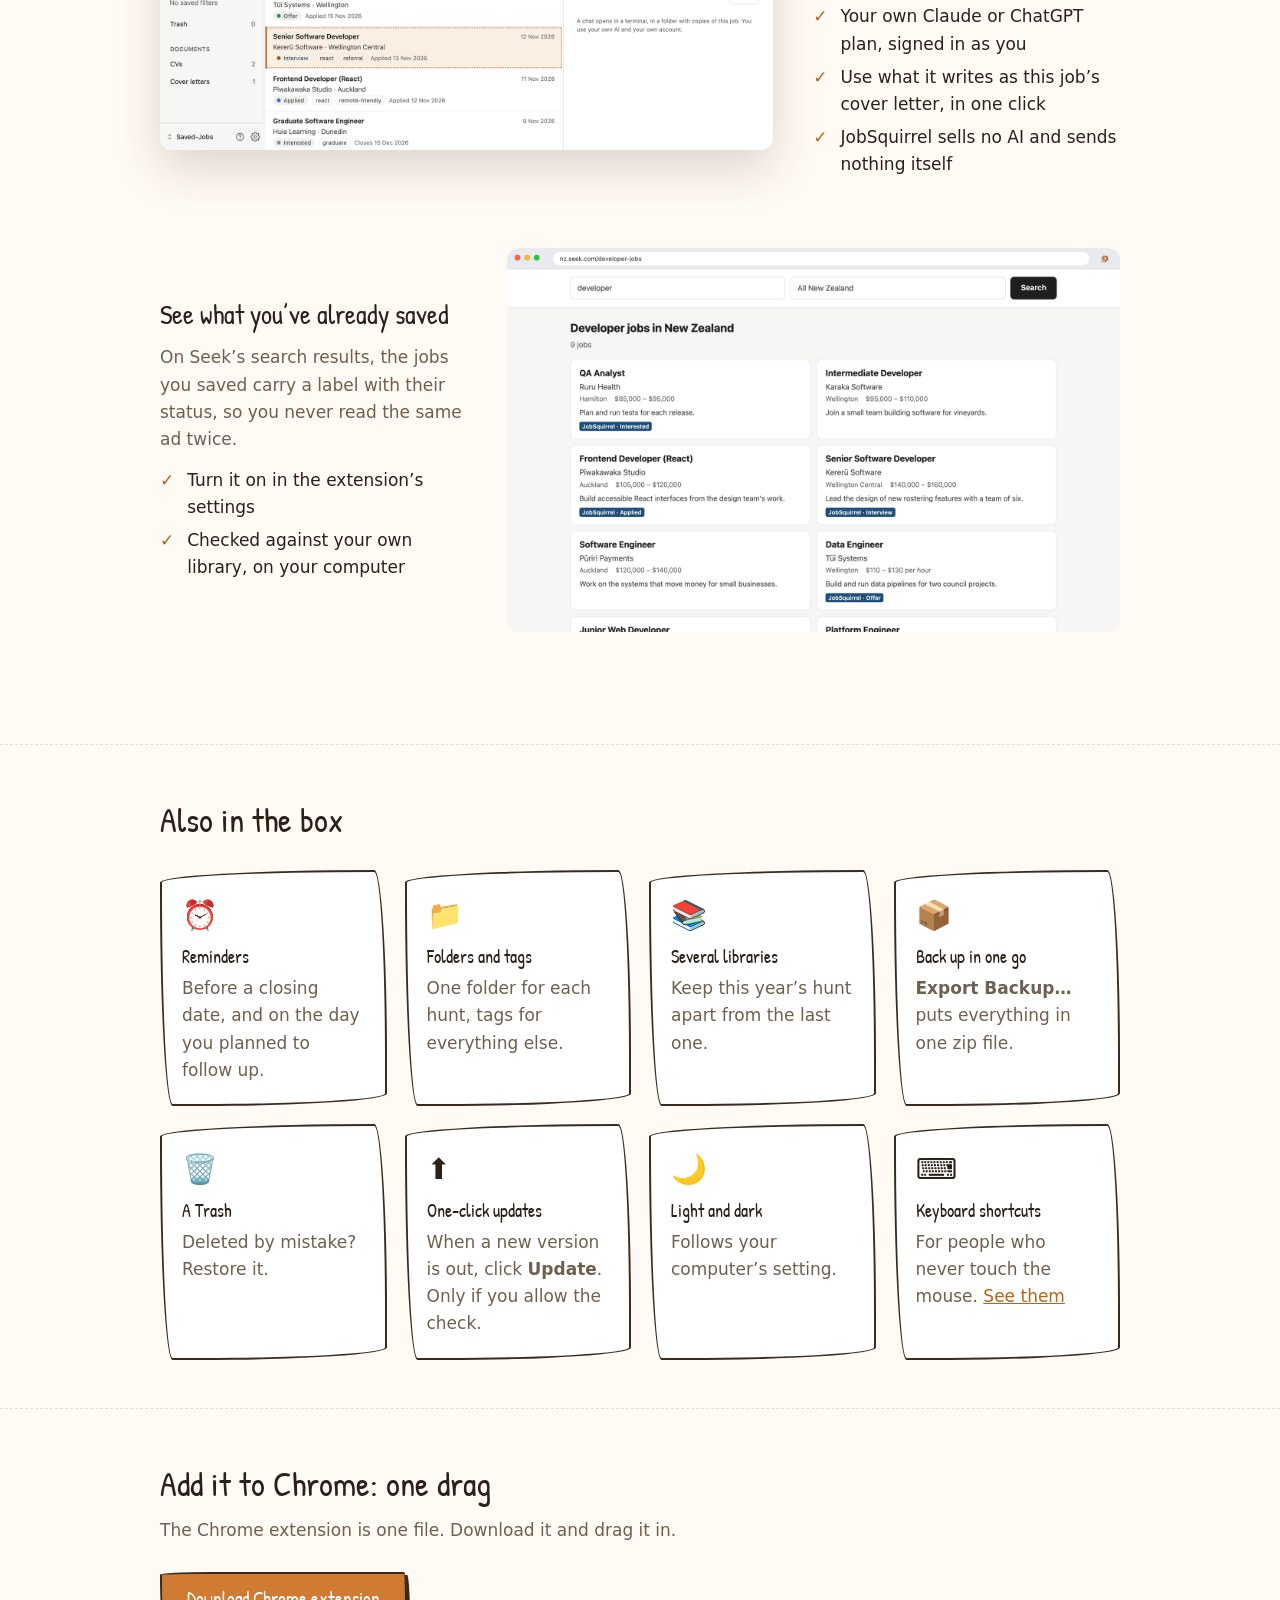
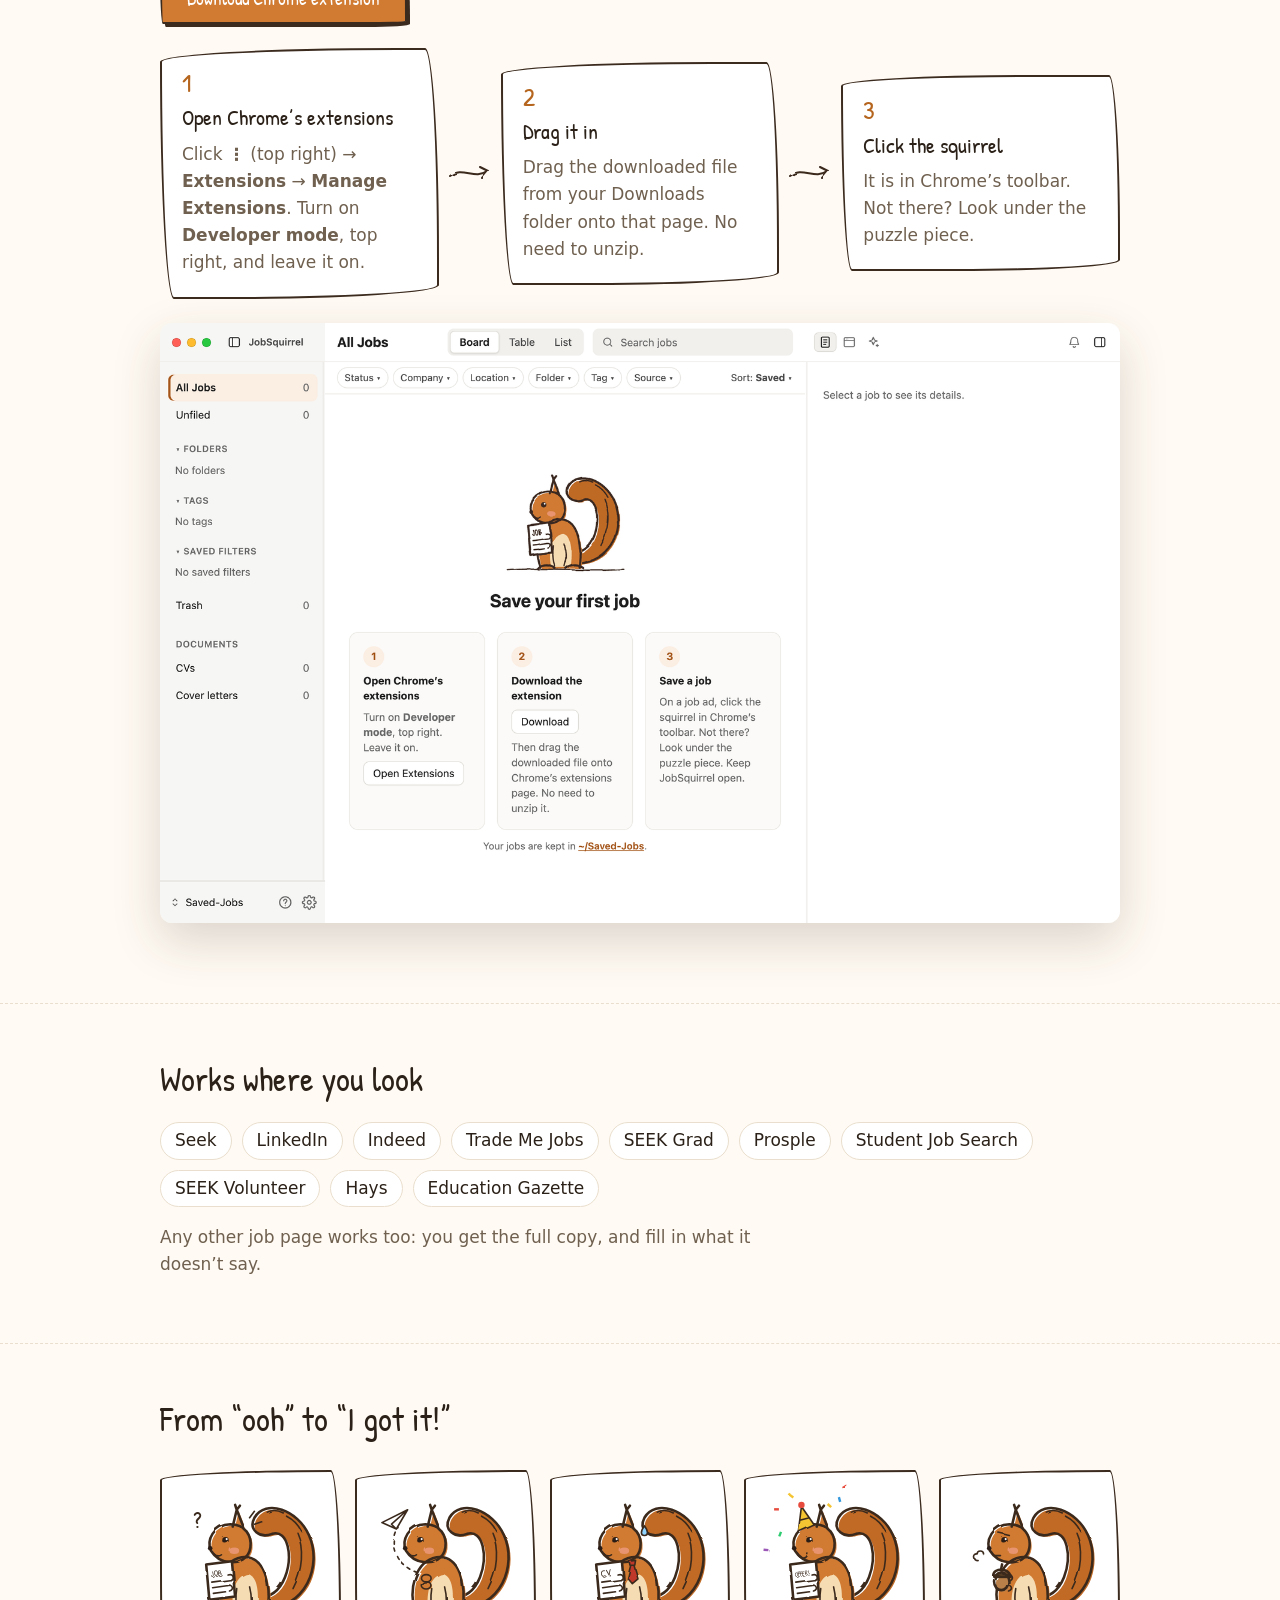
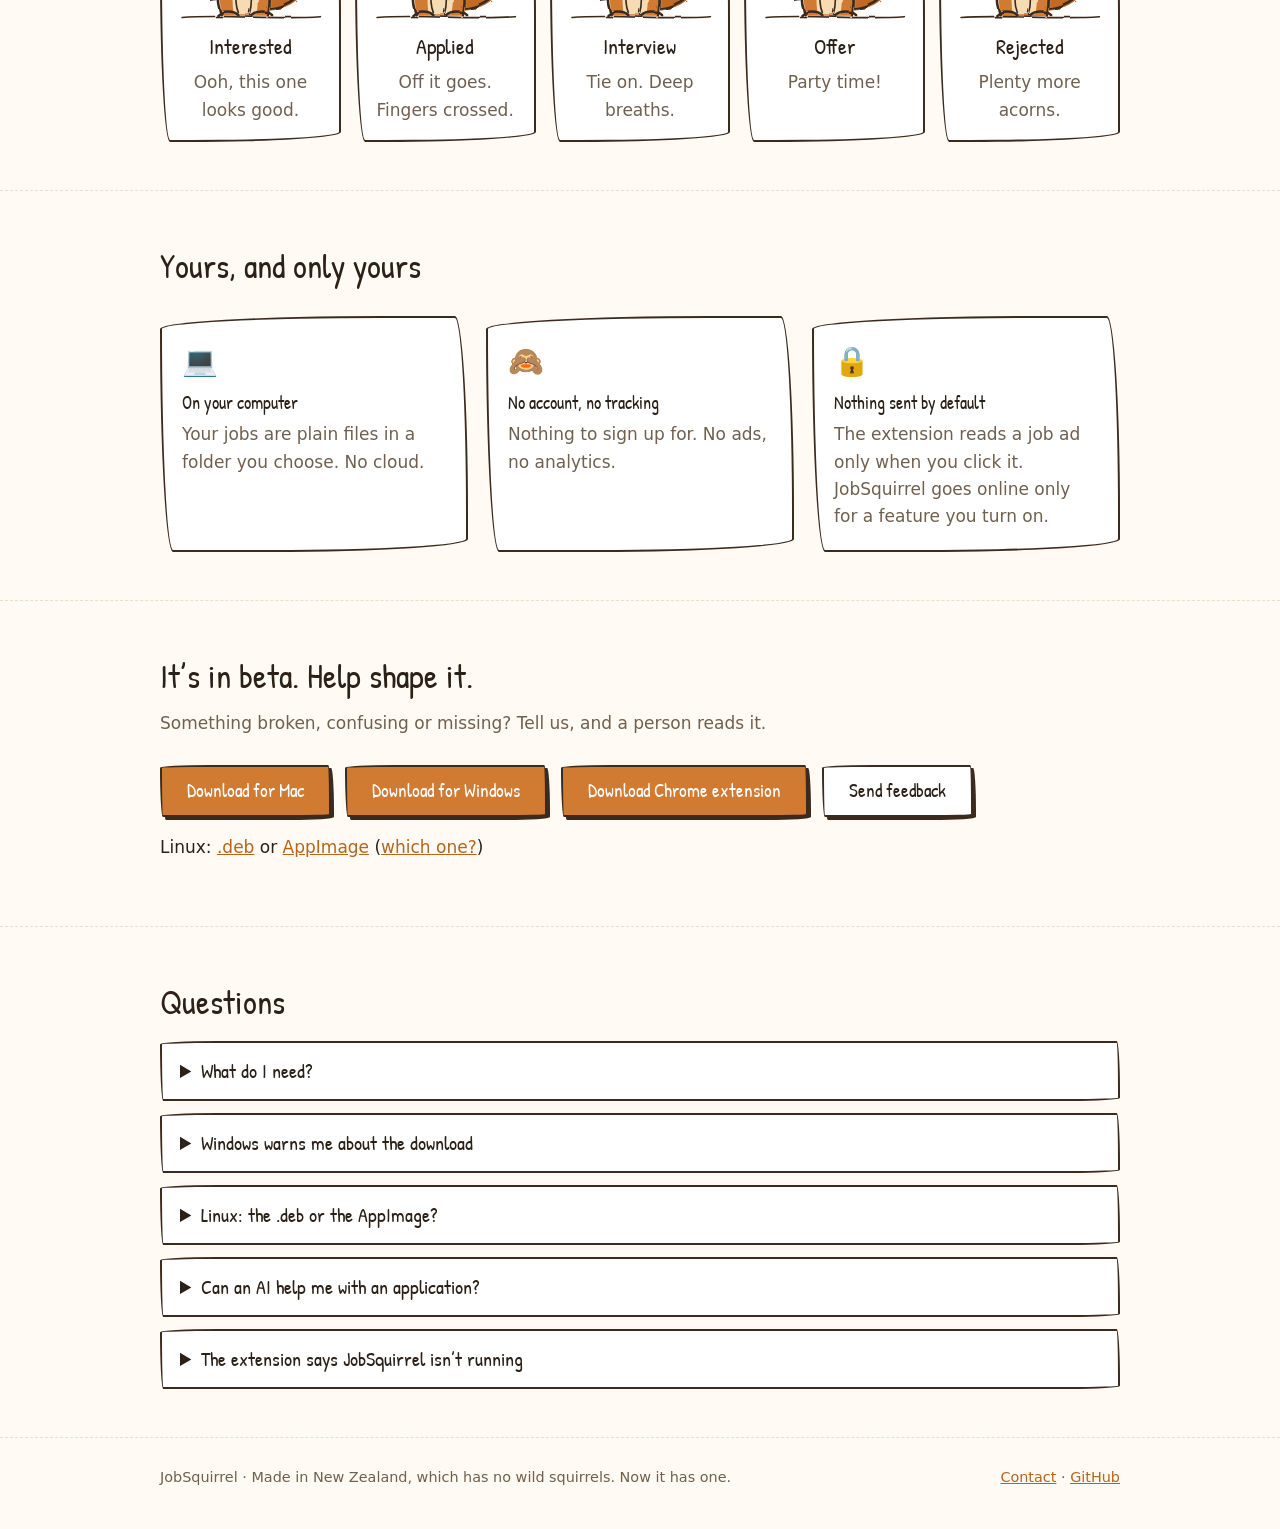
==== commit 9647cf78: "Help: the ☰ menu on Windows and Linux, Alt and F10; Linux x64, the .deb from the terminal, Snap Chro" ====
--- a/index.html
+++ b/index.html
@@ -58,7 +58,7 @@
       <a class="btn primary" href="https://github.com/foxnz/landfern/releases/latest/download/JobSquirrel-Chrome-extension.zip">Download Chrome extension</a>
       <a class="btn ghost" href="https://github.com/foxnz/landfern">Star on GitHub</a>
     </div>
-    <p class="small">Free · No account · macOS 14 or later · Windows 10 or 11 (<a href="#windows-warning">if it warns you</a>) · Linux: <a href="https://github.com/foxnz/landfern/releases/latest/download/JobSquirrel-amd64.deb">.deb</a> or <a href="https://github.com/foxnz/landfern/releases/latest/download/JobSquirrel-x86_64.AppImage">AppImage</a> (<a href="help.html#install">which one?</a>)</p>
+    <p class="small">Free · No account · macOS 14 or later · Windows 10 or 11 (<a href="#windows-warning">if it warns you</a>) · Linux (x64): <a href="https://github.com/foxnz/landfern/releases/latest/download/JobSquirrel-amd64.deb">.deb</a> or <a href="https://github.com/foxnz/landfern/releases/latest/download/JobSquirrel-x86_64.AppImage">AppImage</a> (<a href="help.html#install">which one?</a>)</p>
     <p class="small">Get both: the app and the Chrome extension. <a href="#extension">How to add it</a></p>
     <div class="tour">
       <div class="tour-tabs" role="tablist" aria-label="Look inside JobSquirrel">
@@ -318,6 +318,7 @@
         <a class="btn primary" href="https://github.com/foxnz/landfern/releases/latest/download/JobSquirrel-Chrome-extension.zip">Download Chrome extension</a>
         <a class="btn ghost" href="contact.html">Send feedback</a>
       </div>
+      <p class="small">Linux: <a href="https://github.com/foxnz/landfern/releases/latest/download/JobSquirrel-amd64.deb">.deb</a> or <a href="https://github.com/foxnz/landfern/releases/latest/download/JobSquirrel-x86_64.AppImage">AppImage</a> (<a href="help.html#install">which one?</a>)</p>
     </div>
   </section>
 
@@ -326,11 +327,15 @@
       <h2>Questions</h2>
       <details>
         <summary>What do I need?</summary>
-        <p>A Mac with macOS 14 or later, or a 64-bit PC with Windows 10 or 11 or with Linux, and Google Chrome.</p>
+        <p>A Mac with macOS 14 or later, a 64-bit PC with Windows 10 or 11, or a 64-bit Intel or AMD PC with Linux. And Google Chrome; on Linux, from google.com/chrome, not a Snap or Flatpak.</p>
       </details>
       <details>
         <summary>Windows warns me about the download</summary>
         <p id="windows-warning">The Windows version is not signed yet. Click <b>More info</b>, then <b>Run anyway</b>. If there is no <b>Run anyway</b>, it can’t be installed on that PC yet. Download it only from this website or our <a href="https://github.com/foxnz/landfern/releases/latest">download page</a>.</p>
+      </details>
+      <details>
+        <summary>Linux: the .deb or the AppImage?</summary>
+        <p>On Ubuntu, Debian and Linux Mint, use the .deb. On Ubuntu 24.04 and later, JobSquirrel won’t run from the AppImage, because Ubuntu doesn’t give it the security sandbox JobSquirrel needs. On other Linux, use the AppImage. <a href="help.html#install">How to install</a></p>
       </details>
       <details>
         <summary>Can an AI help me with an application?</summary>
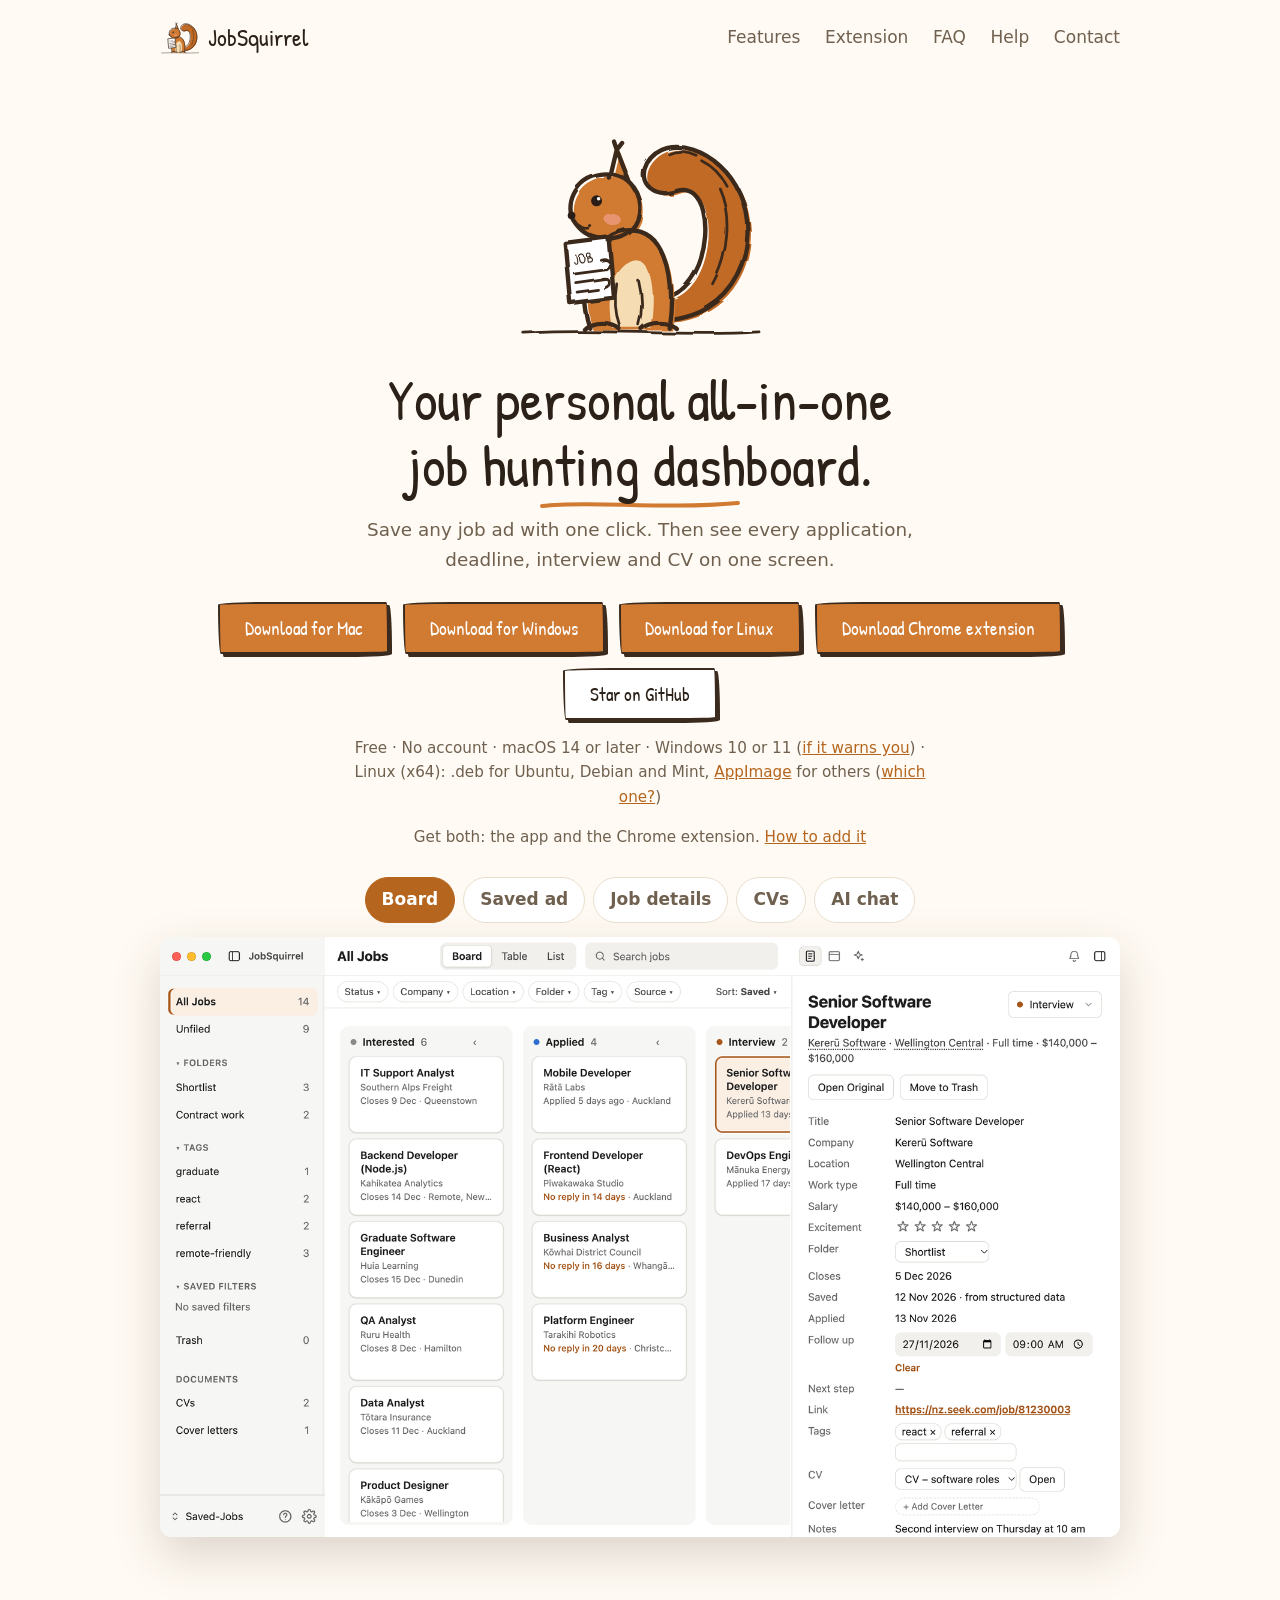
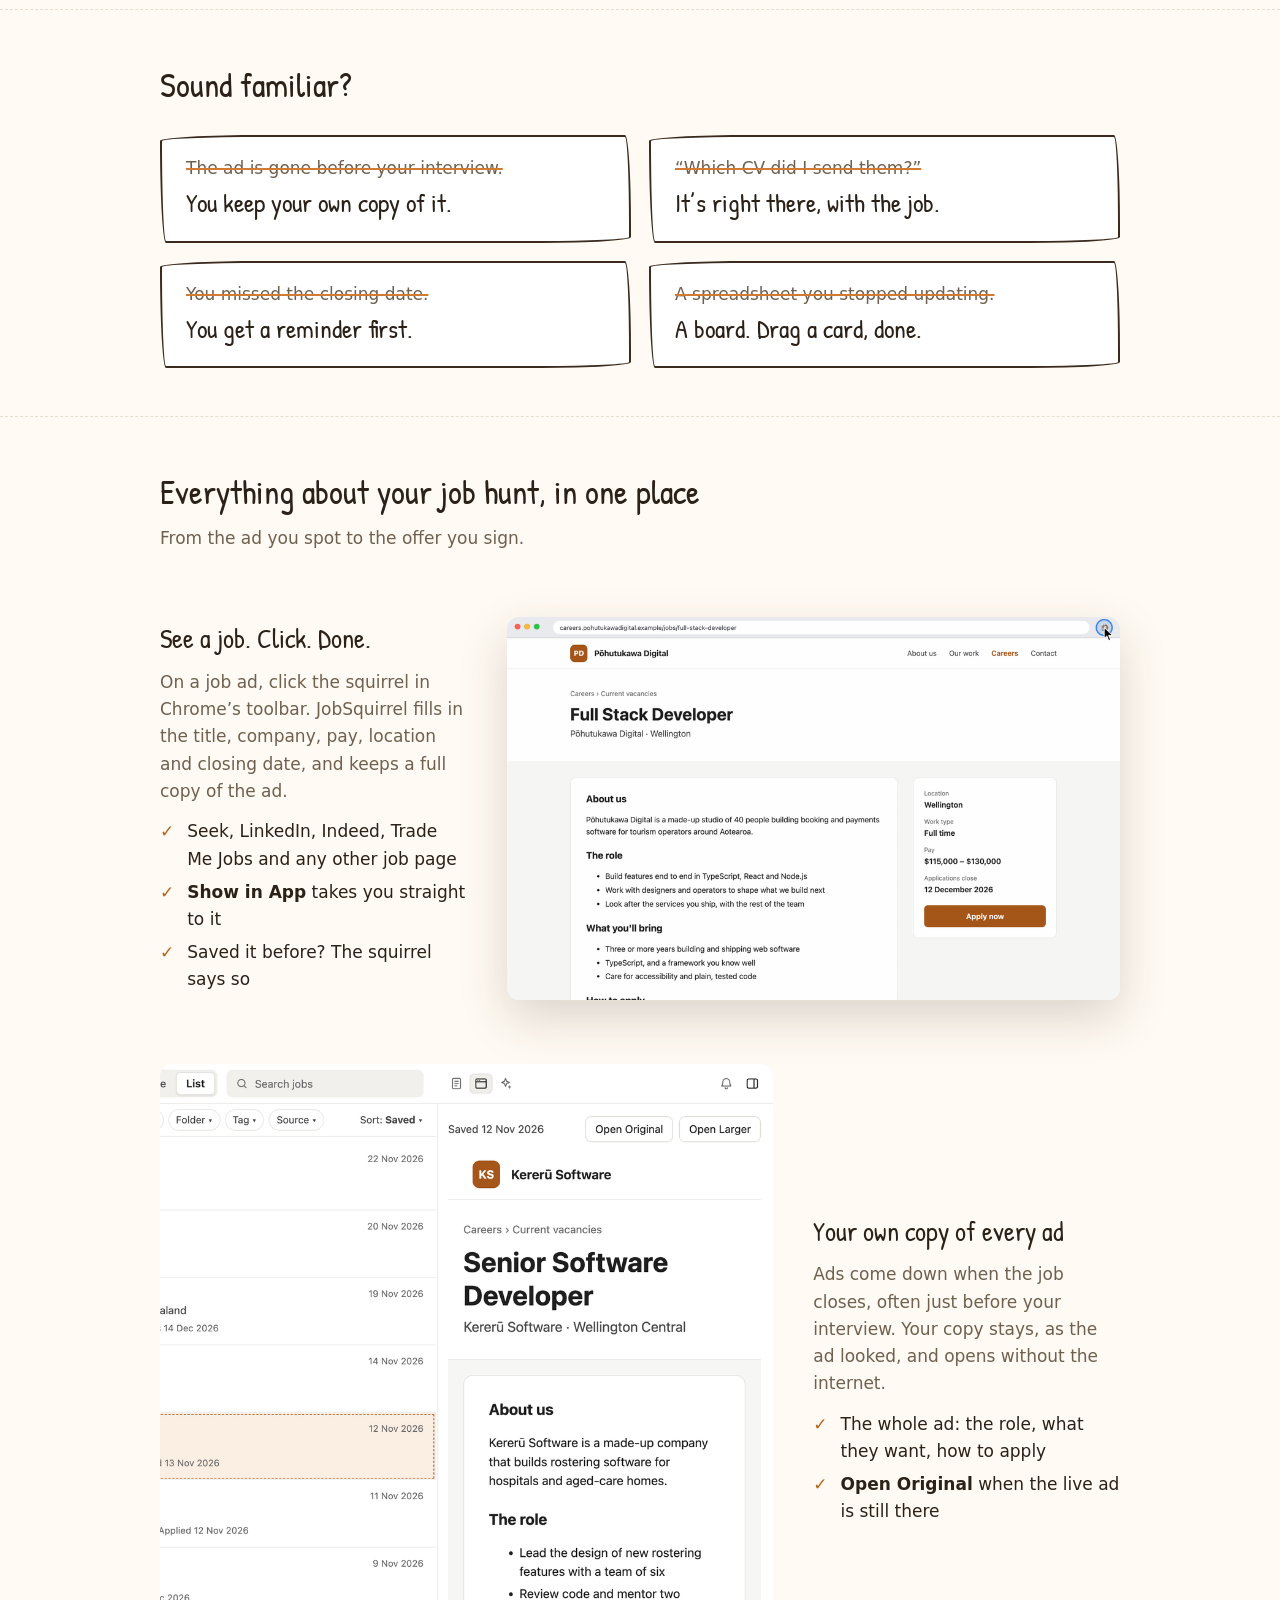
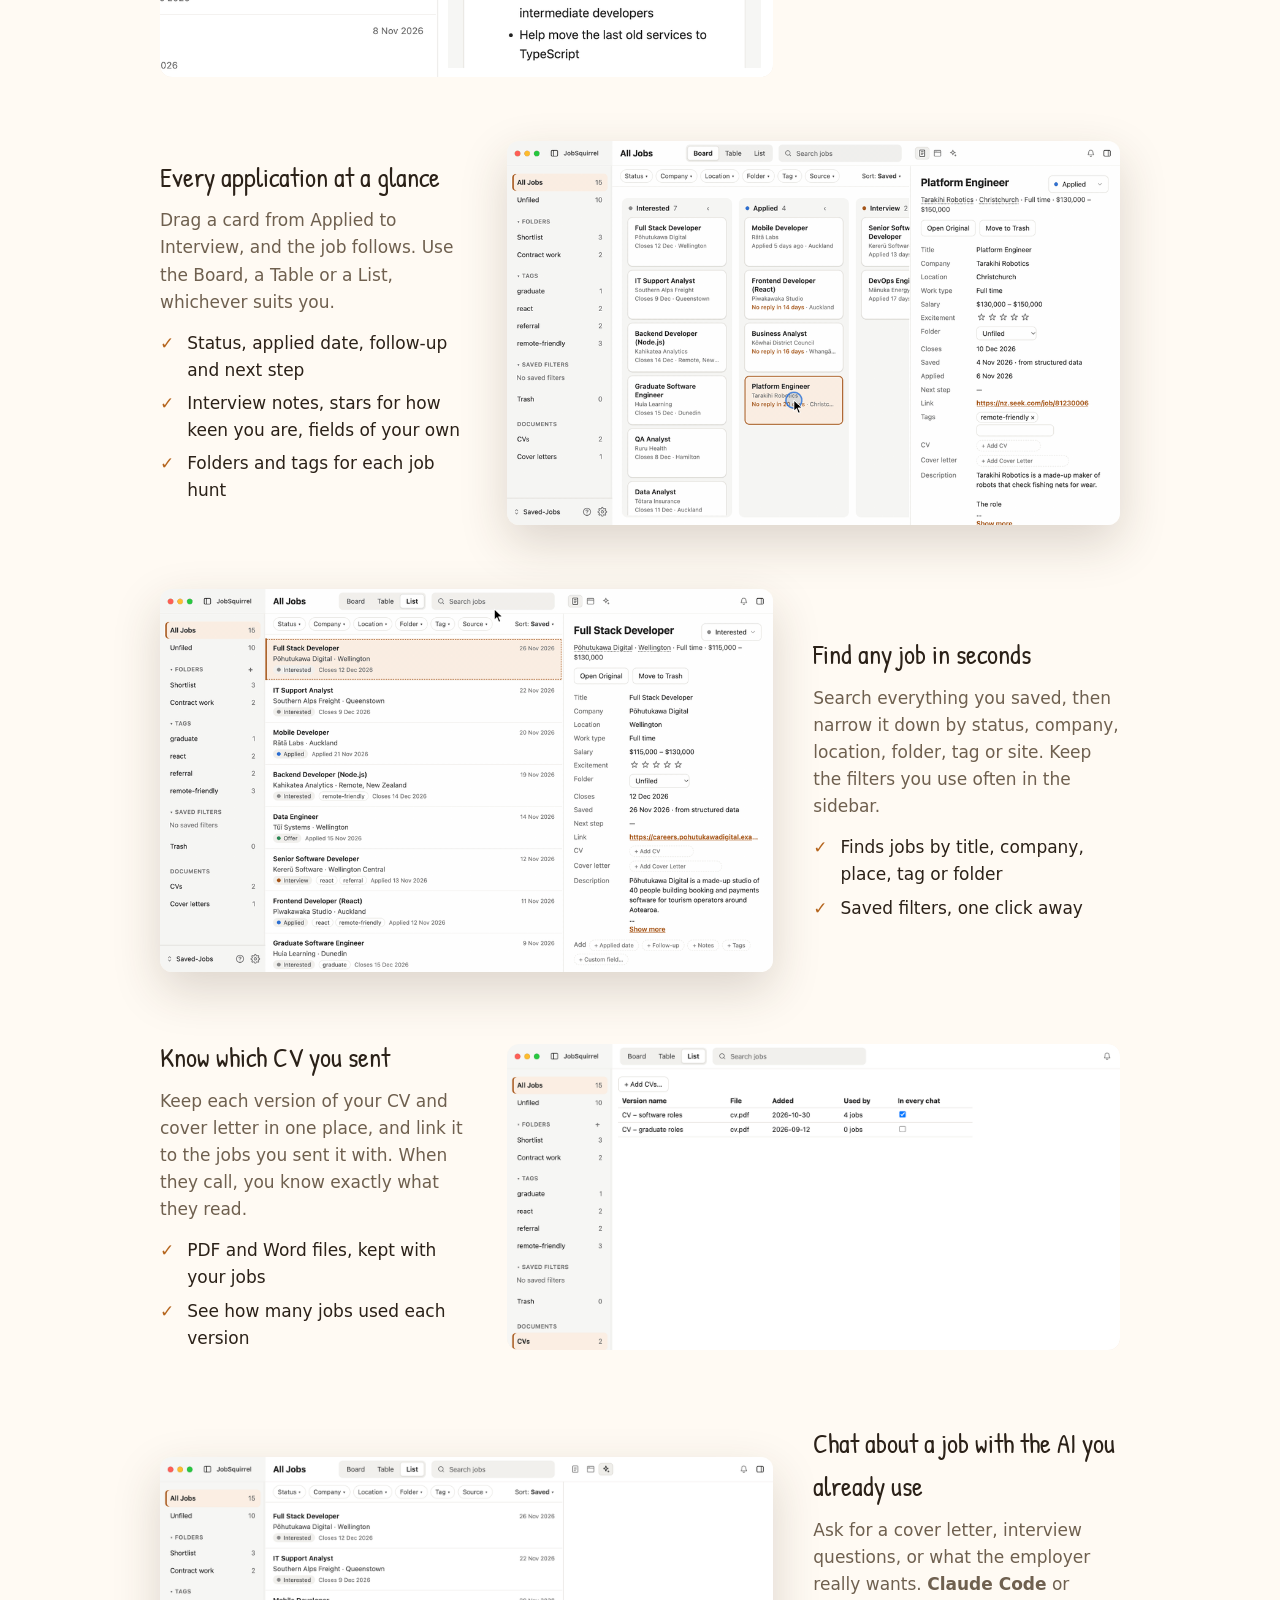
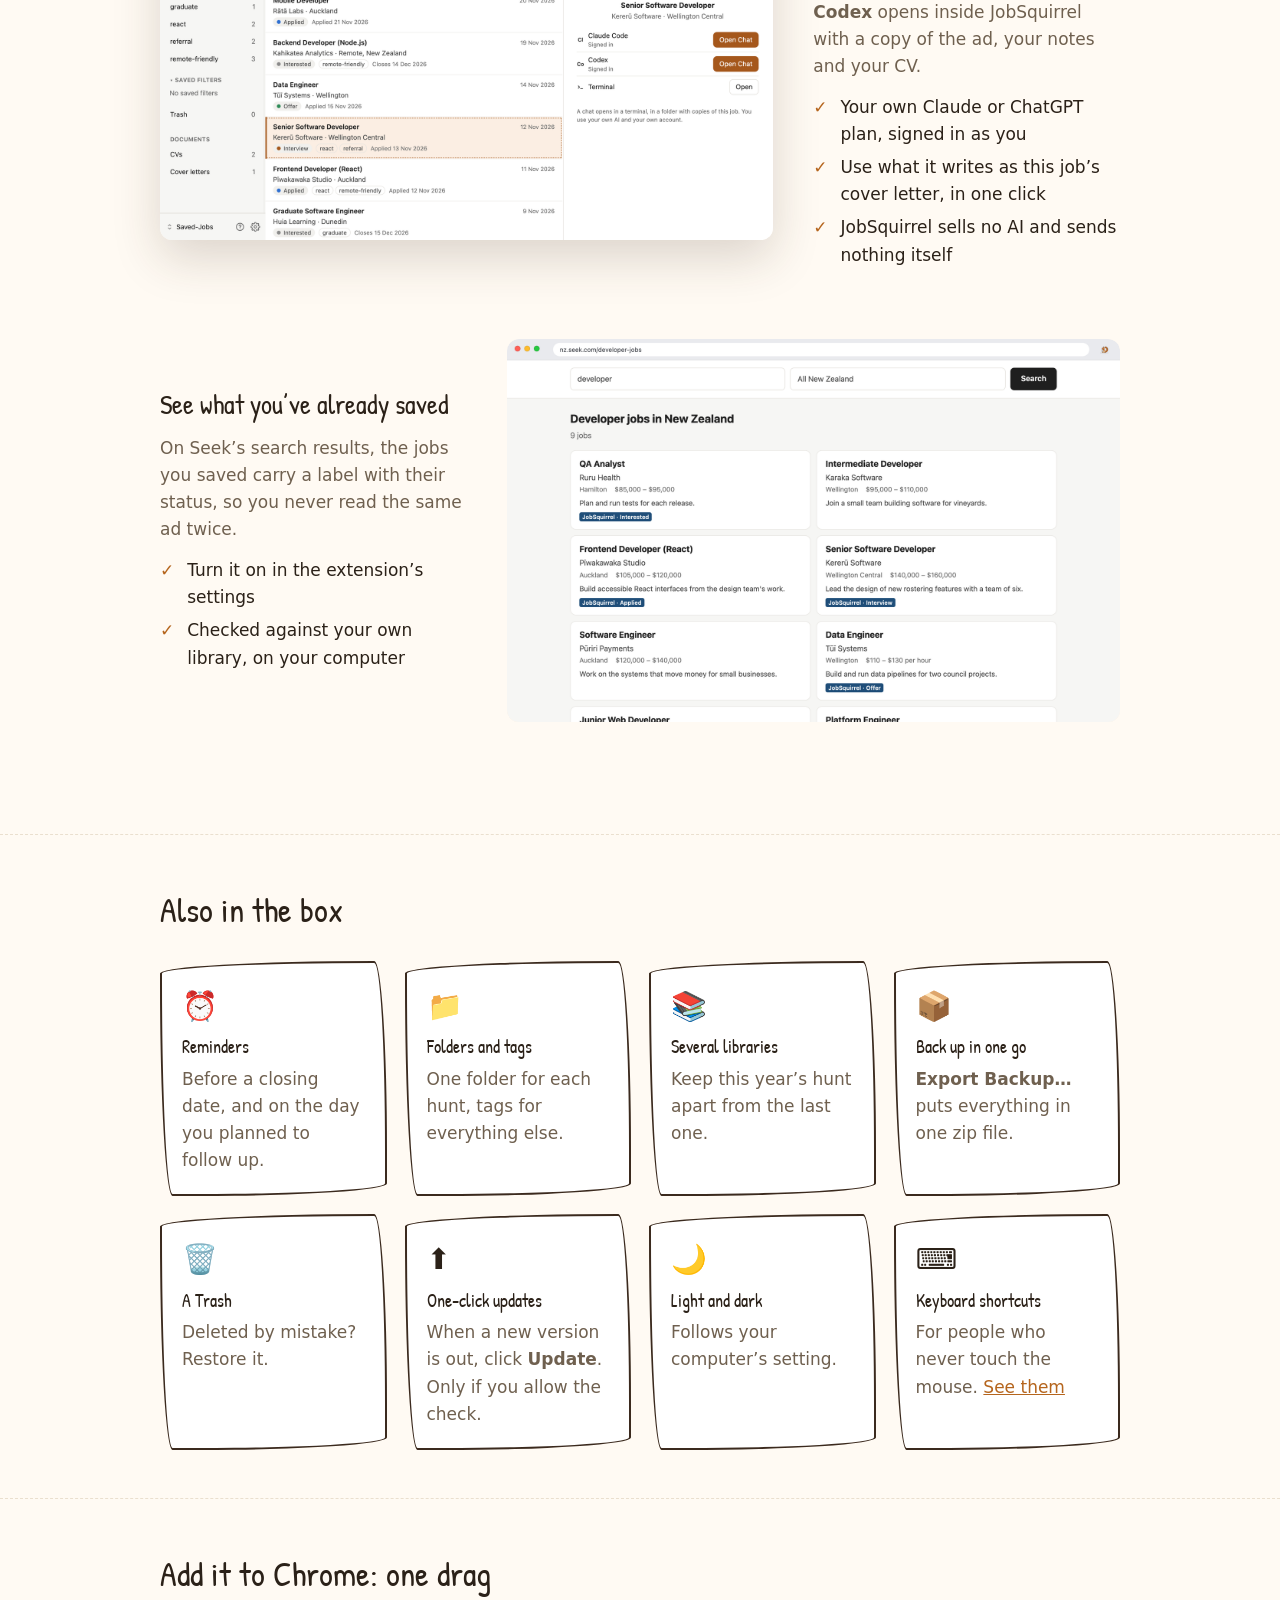
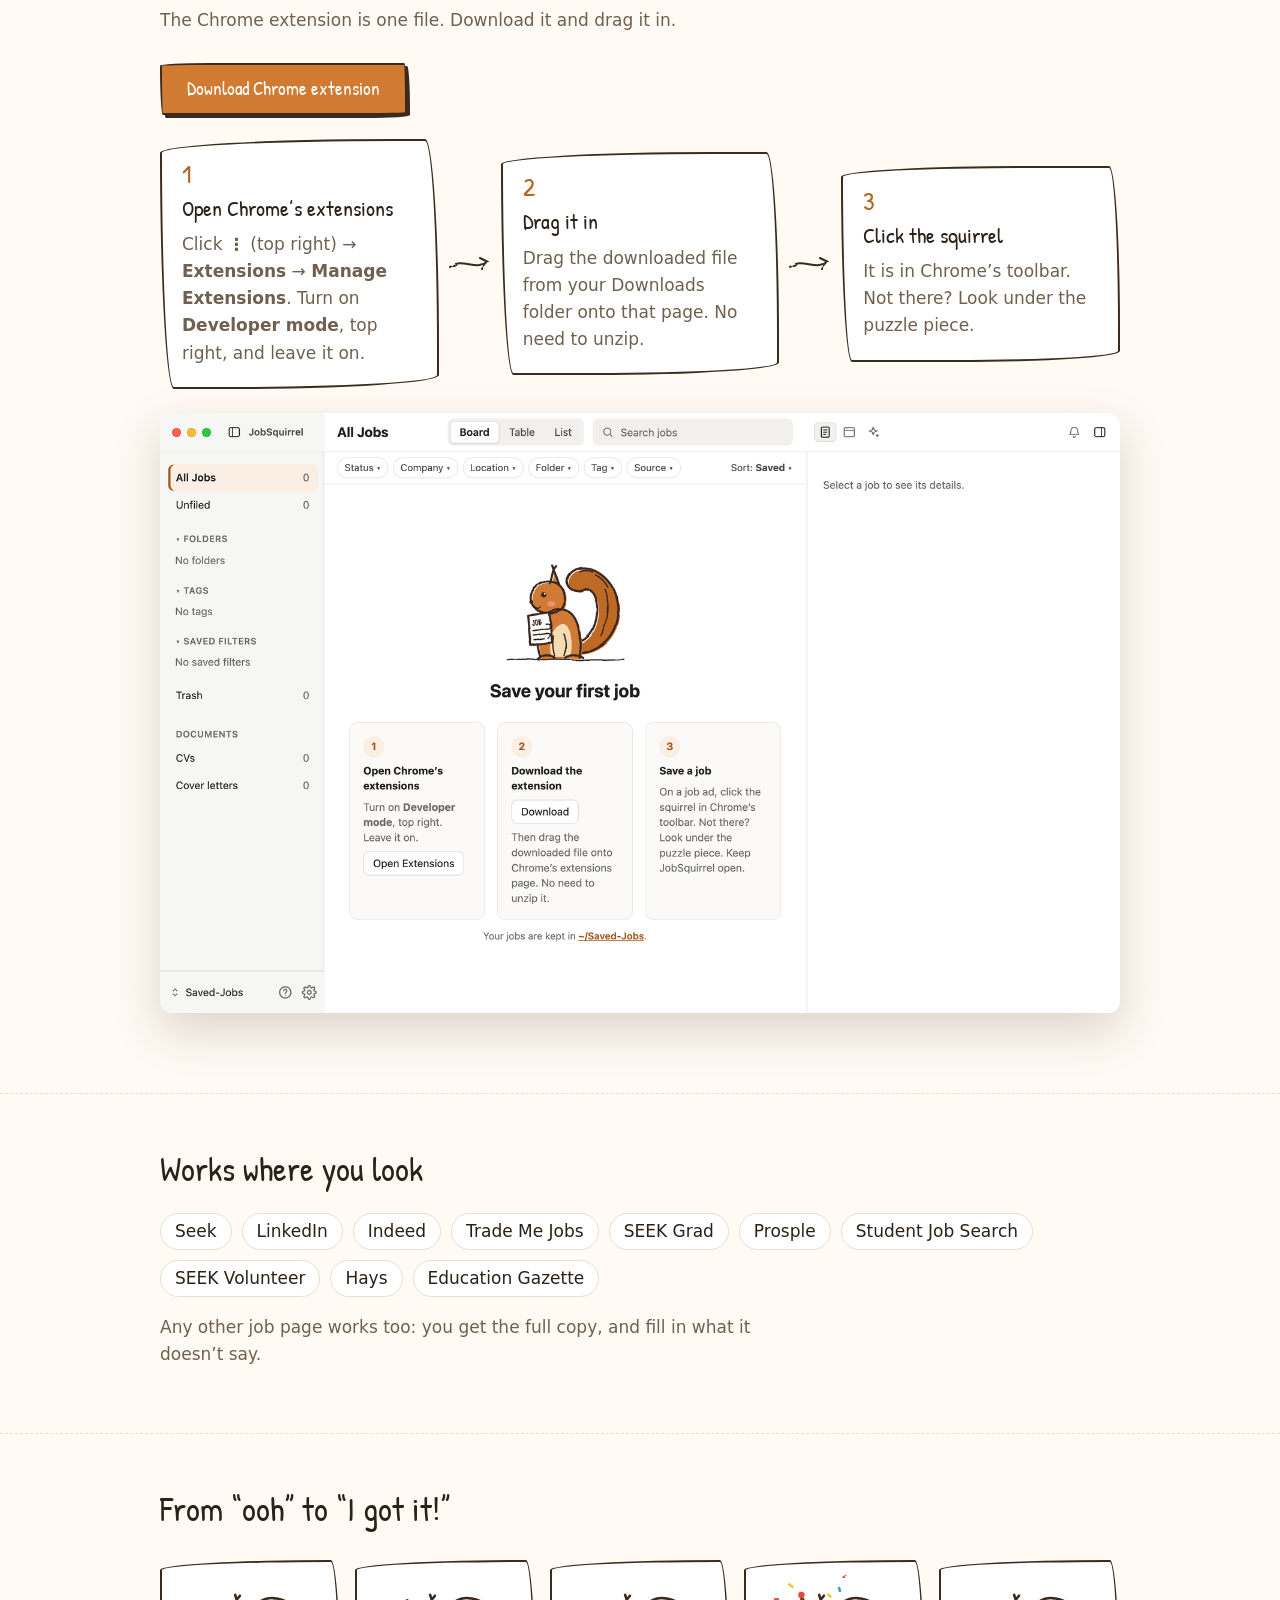
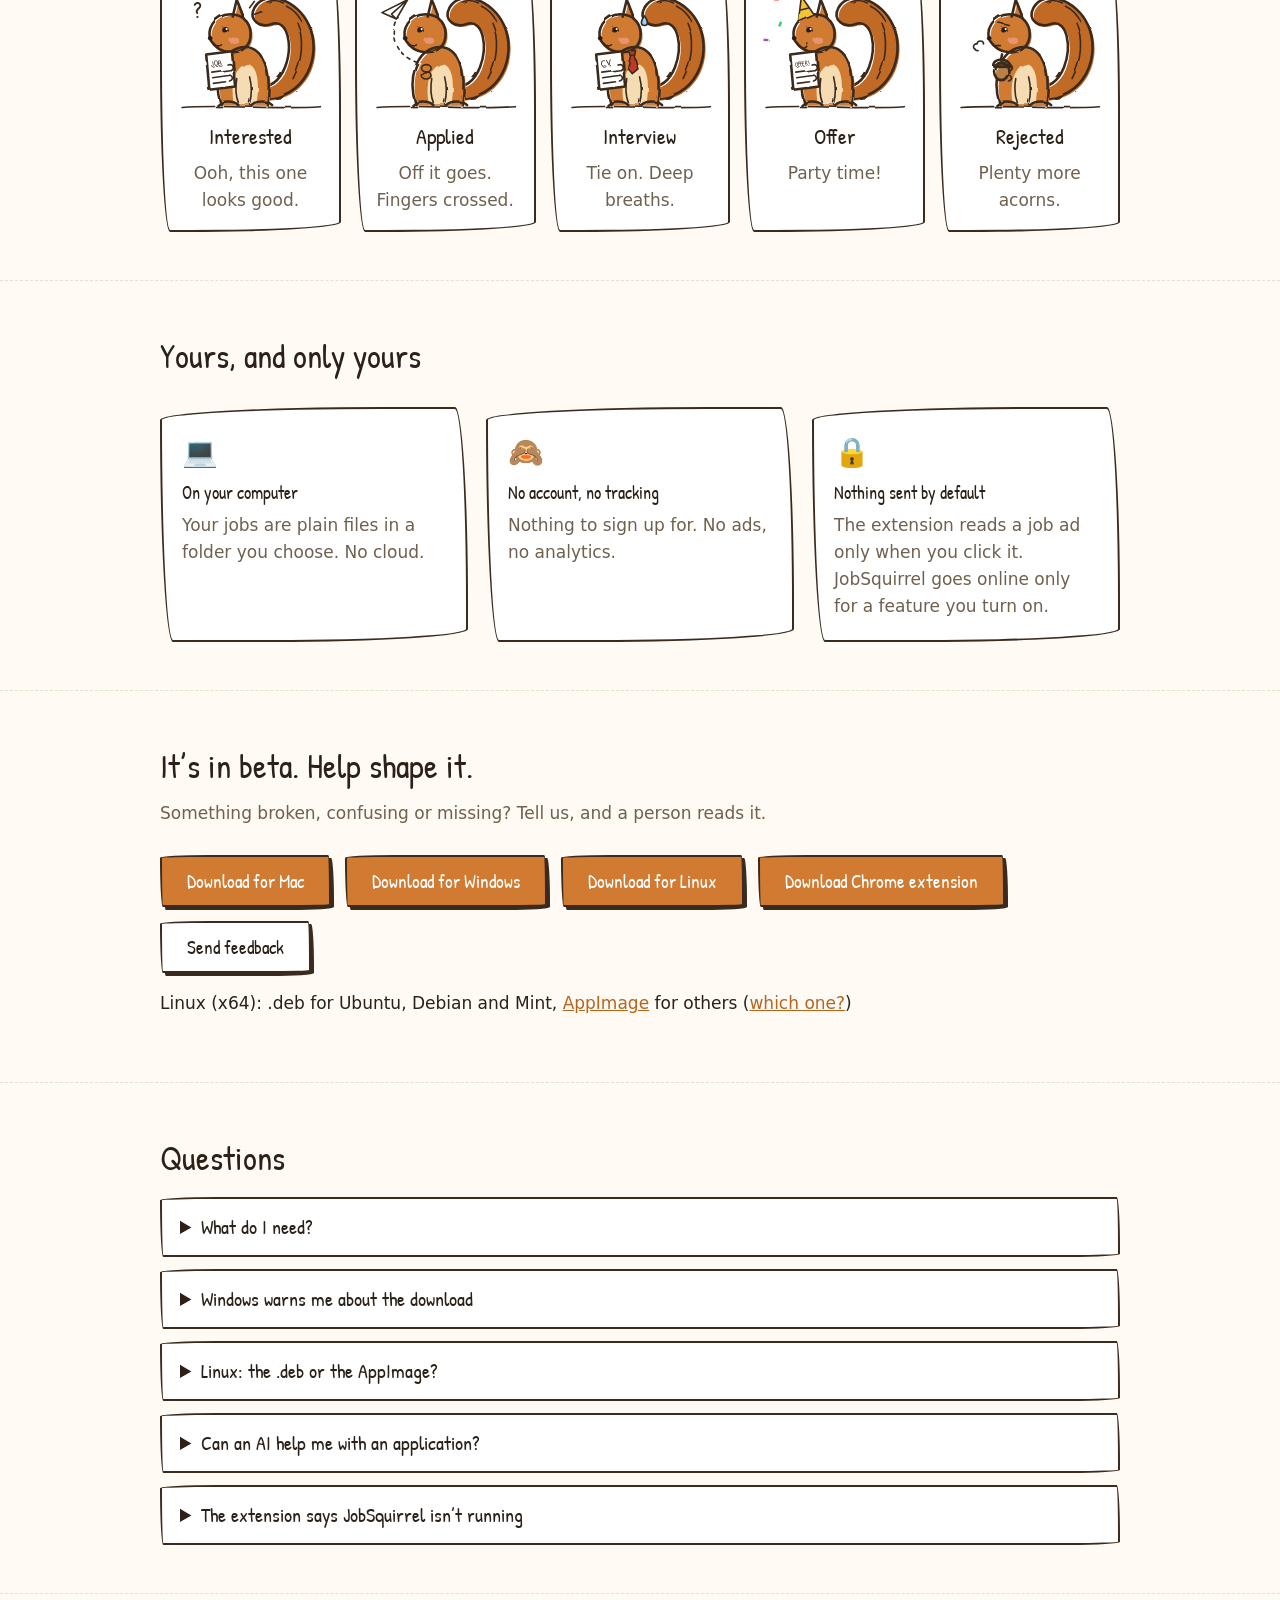
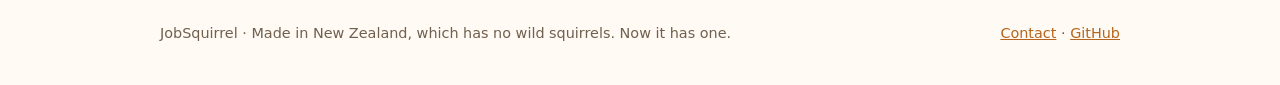
==== commit 1ca3d00b: "Home page: a Download for Linux button beside Mac and Windows, top and bottom" ====
--- a/index.html
+++ b/index.html
@@ -55,10 +55,11 @@
     <div class="cta">
       <a class="btn primary" href="https://github.com/foxnz/landfern/releases/latest/download/JobSquirrel.dmg">Download for Mac</a>
       <a class="btn primary" href="https://github.com/foxnz/landfern/releases/latest/download/JobSquirrel-Setup.exe">Download for Windows</a>
+      <a class="btn primary" href="https://github.com/foxnz/landfern/releases/latest/download/JobSquirrel-amd64.deb">Download for Linux</a>
       <a class="btn primary" href="https://github.com/foxnz/landfern/releases/latest/download/JobSquirrel-Chrome-extension.zip">Download Chrome extension</a>
       <a class="btn ghost" href="https://github.com/foxnz/landfern">Star on GitHub</a>
     </div>
-    <p class="small">Free · No account · macOS 14 or later · Windows 10 or 11 (<a href="#windows-warning">if it warns you</a>) · Linux (x64): <a href="https://github.com/foxnz/landfern/releases/latest/download/JobSquirrel-amd64.deb">.deb</a> or <a href="https://github.com/foxnz/landfern/releases/latest/download/JobSquirrel-x86_64.AppImage">AppImage</a> (<a href="help.html#install">which one?</a>)</p>
+    <p class="small">Free · No account · macOS 14 or later · Windows 10 or 11 (<a href="#windows-warning">if it warns you</a>) · Linux (x64): .deb for Ubuntu, Debian and Mint, <a href="https://github.com/foxnz/landfern/releases/latest/download/JobSquirrel-x86_64.AppImage">AppImage</a> for others (<a href="help.html#install">which one?</a>)</p>
     <p class="small">Get both: the app and the Chrome extension. <a href="#extension">How to add it</a></p>
     <div class="tour">
       <div class="tour-tabs" role="tablist" aria-label="Look inside JobSquirrel">
@@ -315,10 +316,11 @@
       <div class="cta left">
         <a class="btn primary" href="https://github.com/foxnz/landfern/releases/latest/download/JobSquirrel.dmg">Download for Mac</a>
         <a class="btn primary" href="https://github.com/foxnz/landfern/releases/latest/download/JobSquirrel-Setup.exe">Download for Windows</a>
+        <a class="btn primary" href="https://github.com/foxnz/landfern/releases/latest/download/JobSquirrel-amd64.deb">Download for Linux</a>
         <a class="btn primary" href="https://github.com/foxnz/landfern/releases/latest/download/JobSquirrel-Chrome-extension.zip">Download Chrome extension</a>
         <a class="btn ghost" href="contact.html">Send feedback</a>
       </div>
-      <p class="small">Linux: <a href="https://github.com/foxnz/landfern/releases/latest/download/JobSquirrel-amd64.deb">.deb</a> or <a href="https://github.com/foxnz/landfern/releases/latest/download/JobSquirrel-x86_64.AppImage">AppImage</a> (<a href="help.html#install">which one?</a>)</p>
+      <p class="small">Linux (x64): .deb for Ubuntu, Debian and Mint, <a href="https://github.com/foxnz/landfern/releases/latest/download/JobSquirrel-x86_64.AppImage">AppImage</a> for others (<a href="help.html#install">which one?</a>)</p>
     </div>
   </section>
 
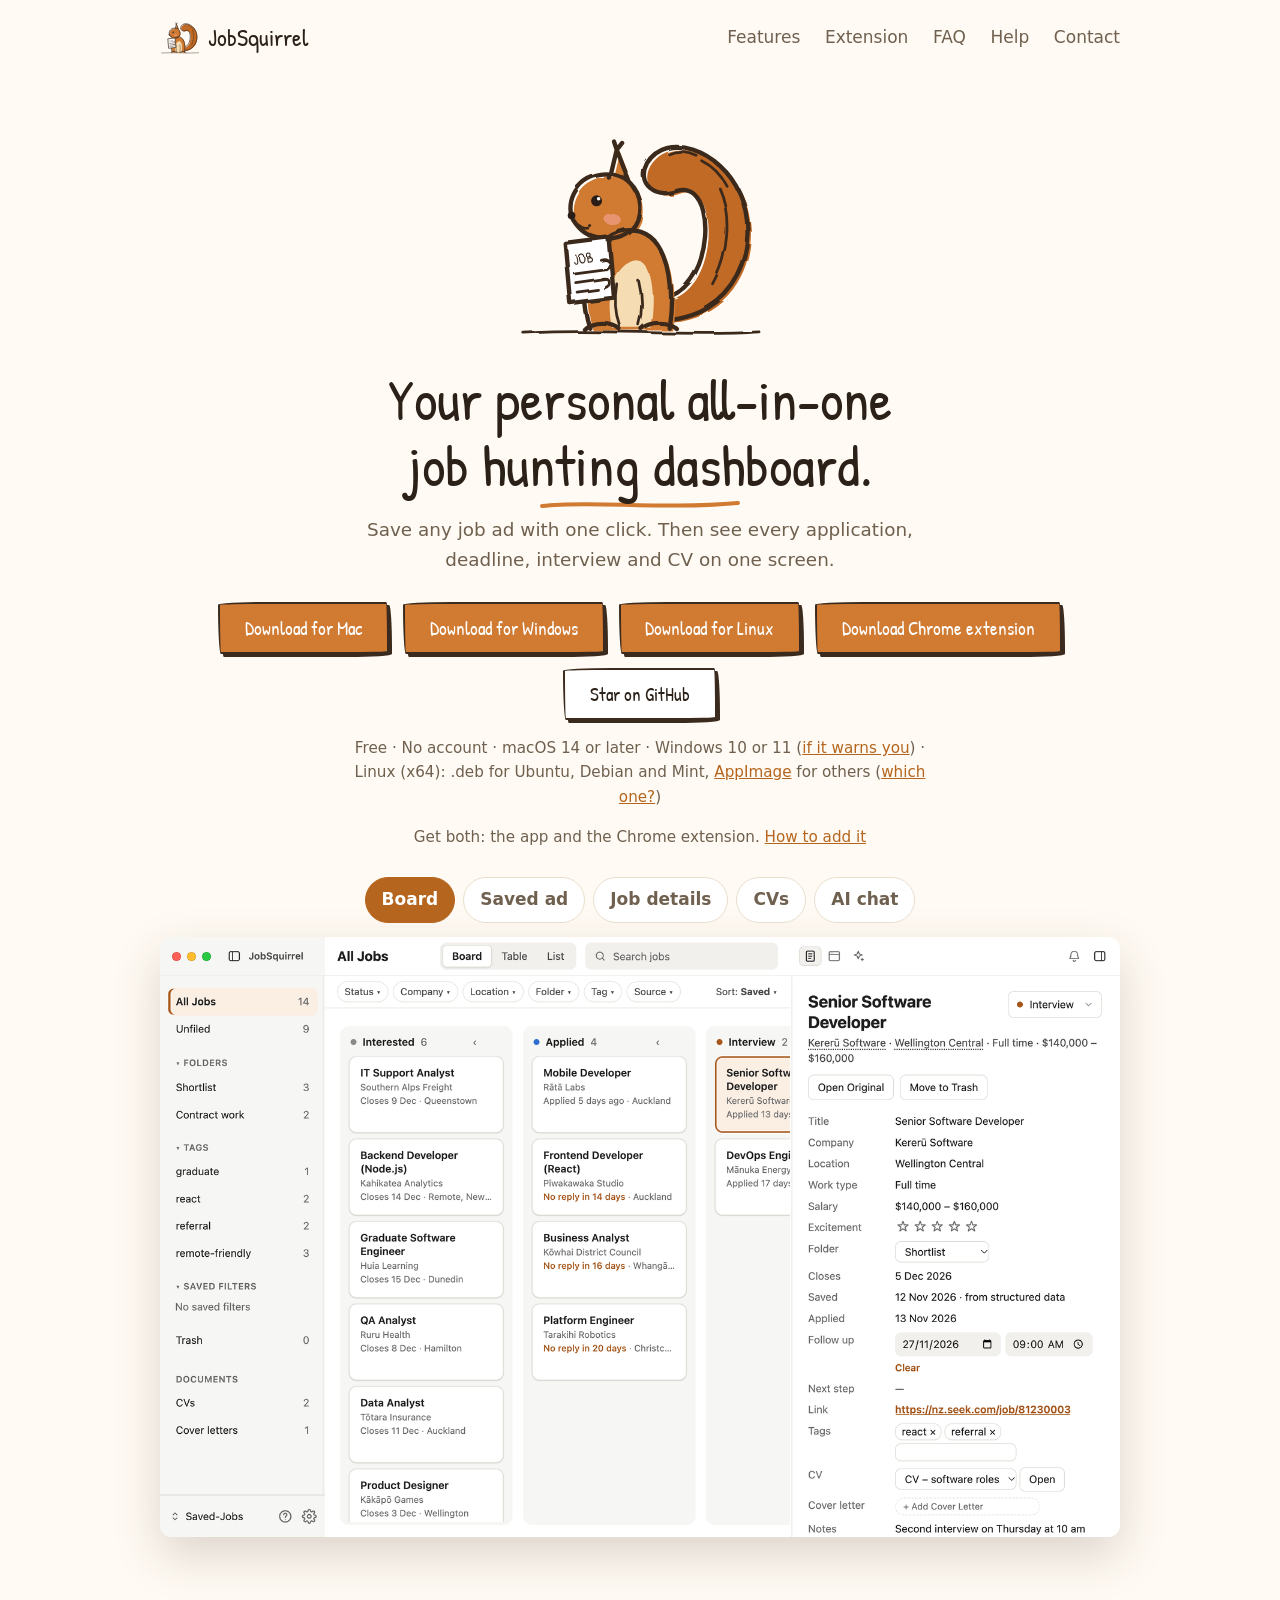
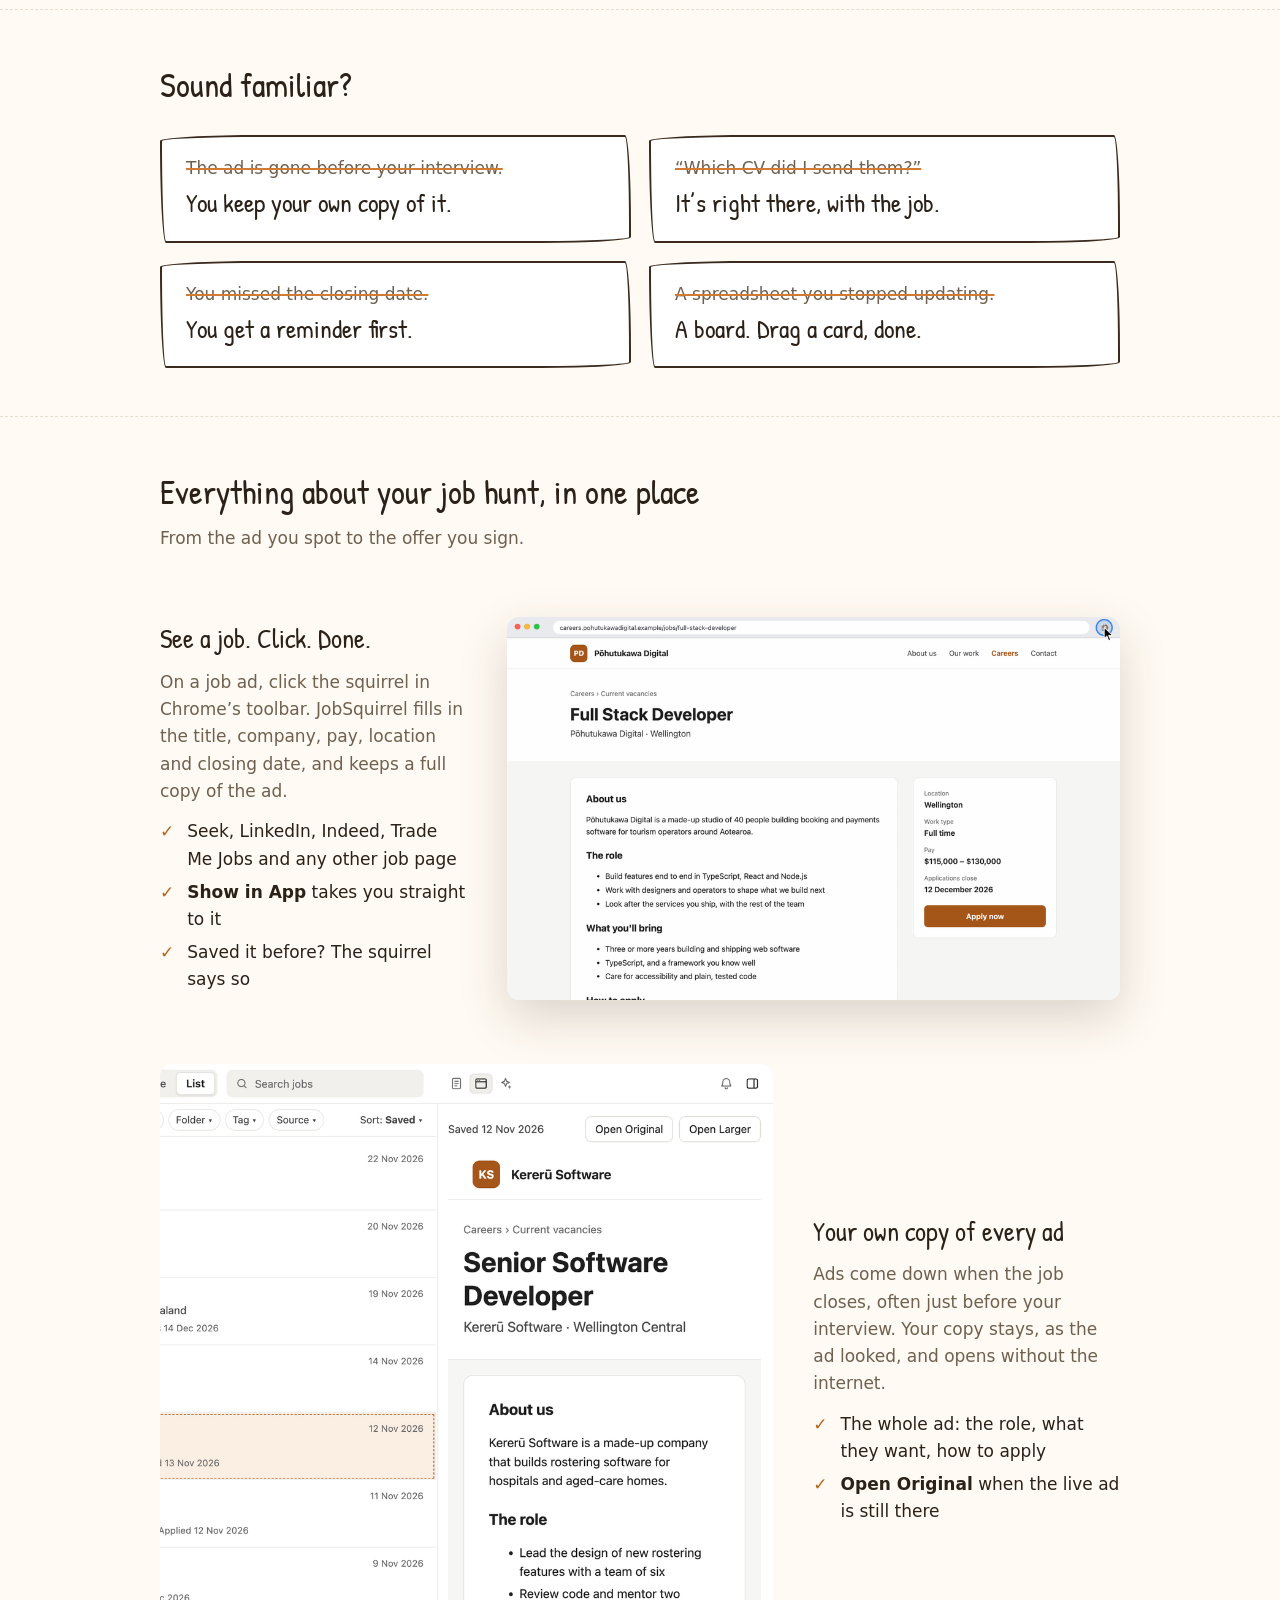
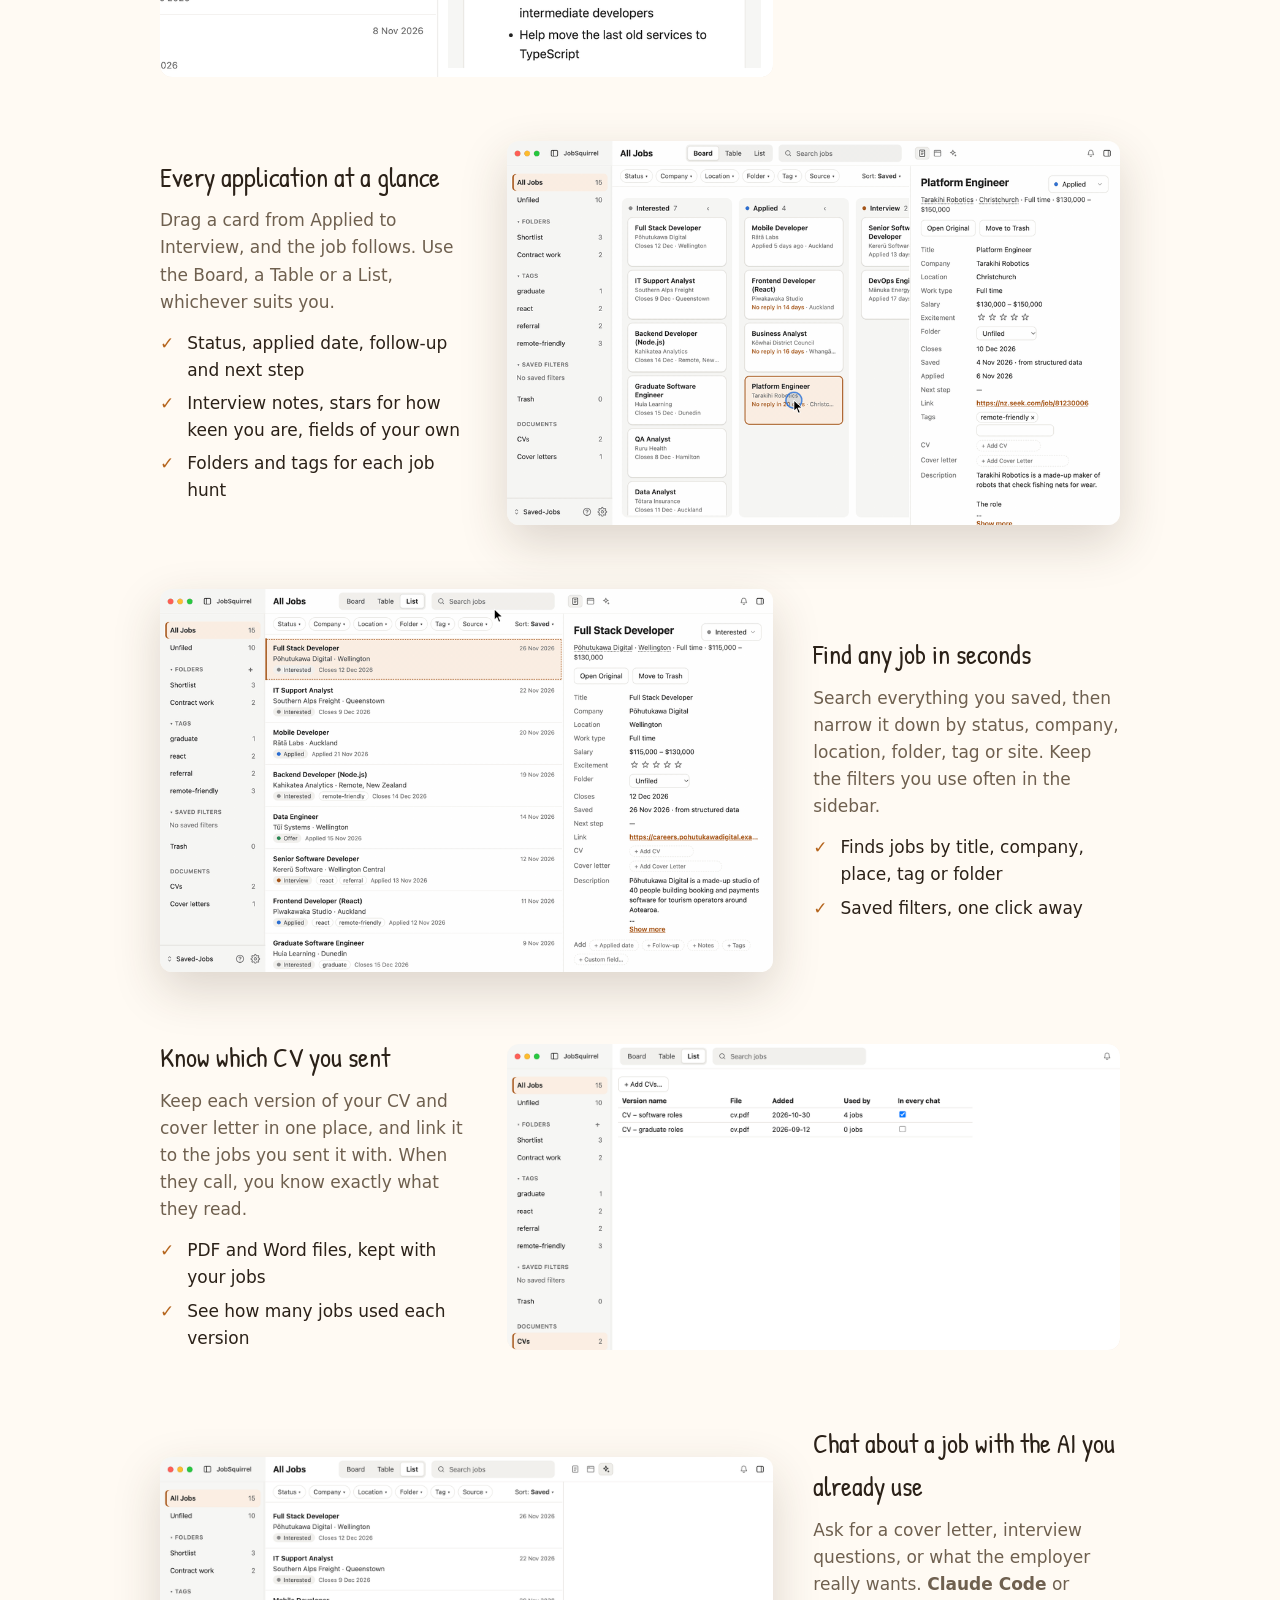
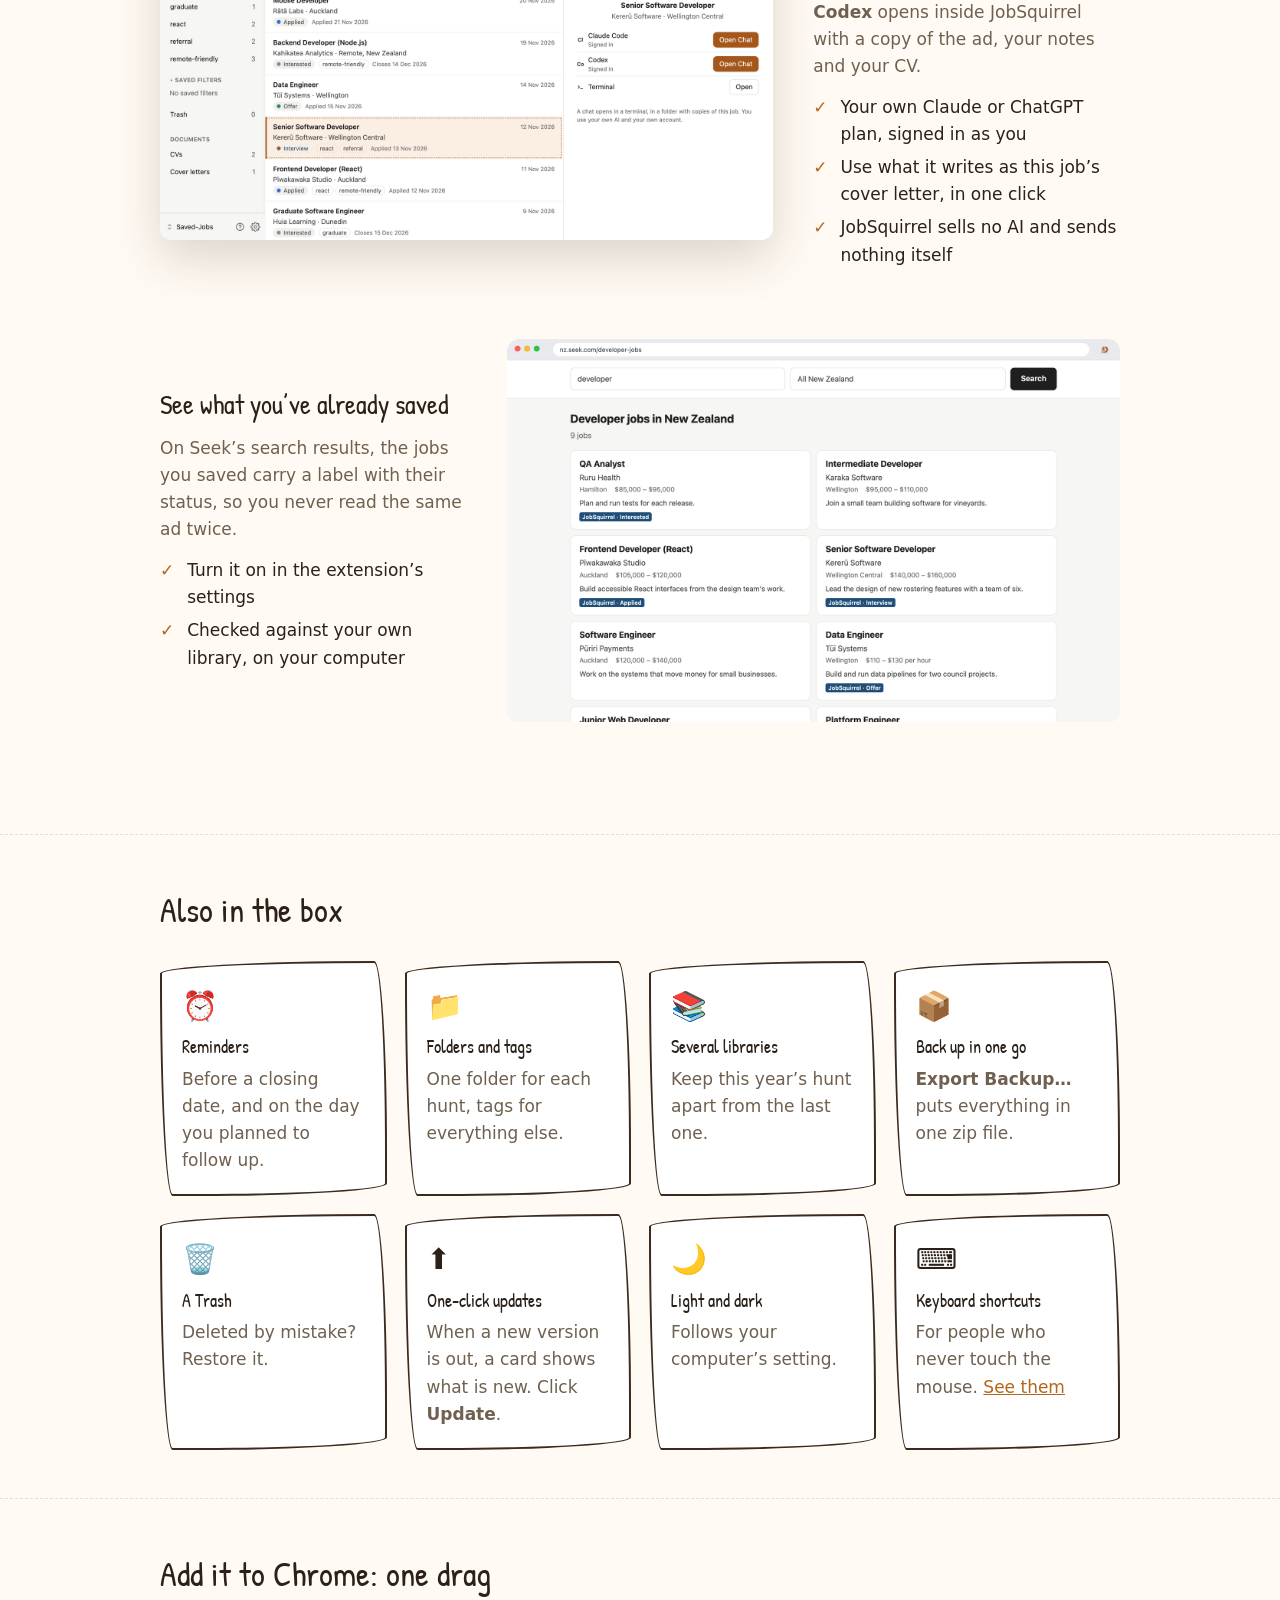
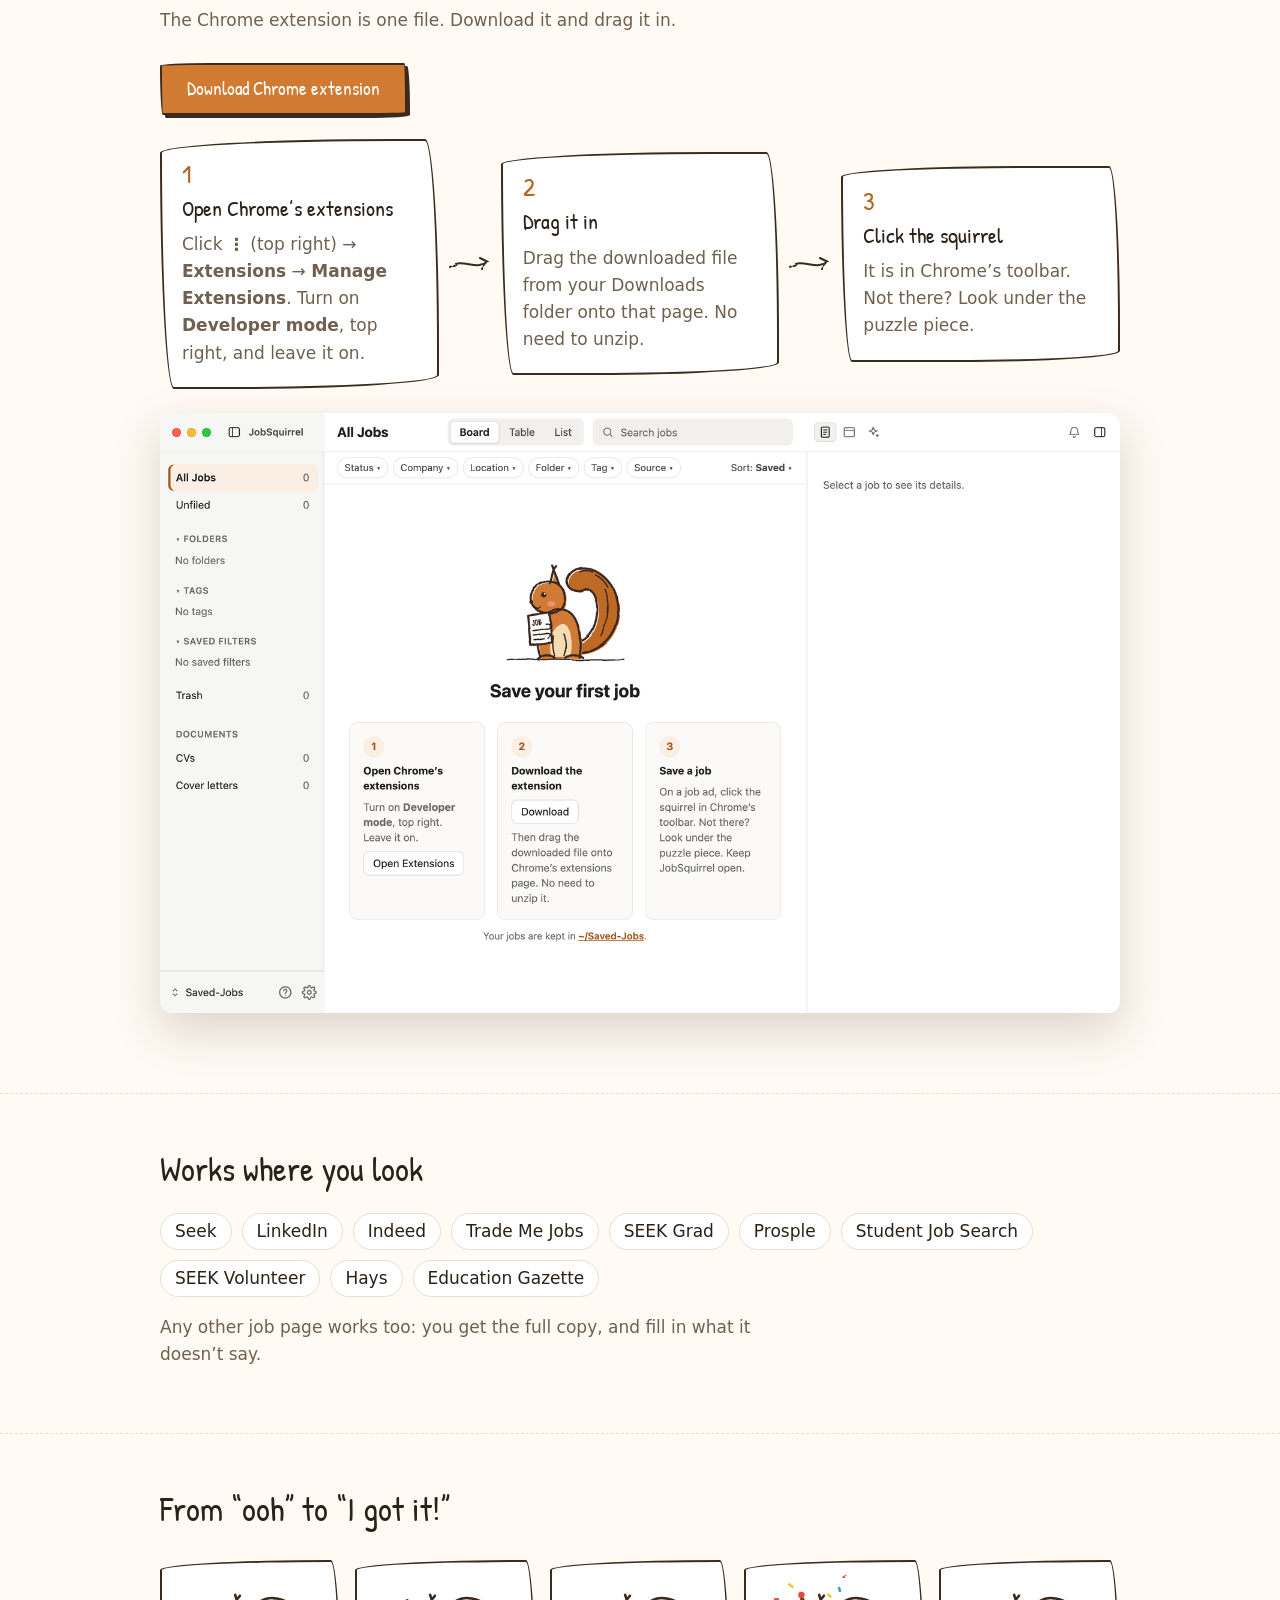
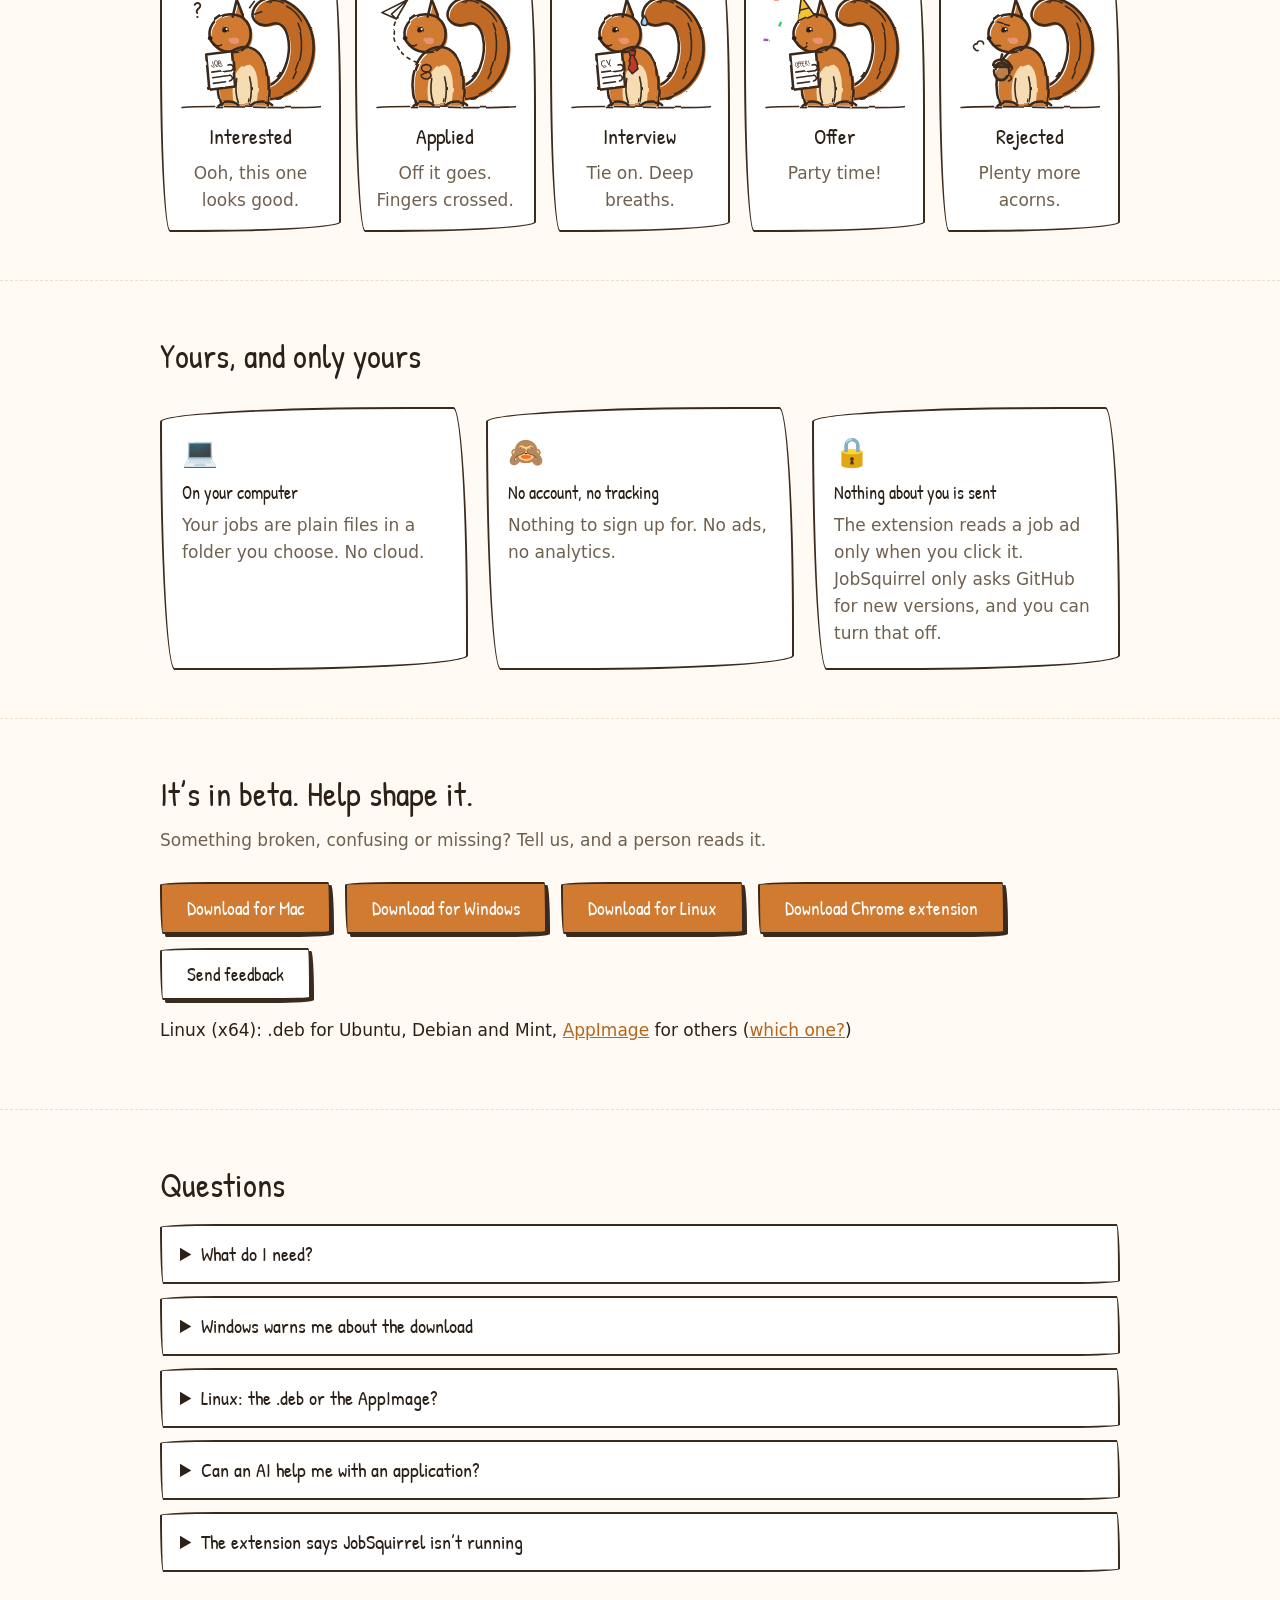
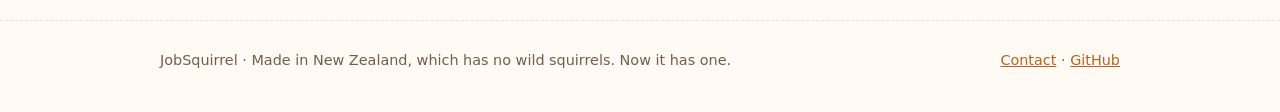
==== commit 95575408: "Updates: the check is on by default with a switch in Settings; card, status bar and automatic downlo" ====
--- a/index.html
+++ b/index.html
@@ -163,7 +163,7 @@
         <div class="card"><div class="icon" aria-hidden="true">📚</div><h3>Several libraries</h3><p>Keep this year’s hunt apart from the last one.</p></div>
         <div class="card"><div class="icon" aria-hidden="true">📦</div><h3>Back up in one go</h3><p><b>Export Backup…</b> puts everything in one zip file.</p></div>
         <div class="card"><div class="icon" aria-hidden="true">🗑️</div><h3>A Trash</h3><p>Deleted by mistake? Restore it.</p></div>
-        <div class="card"><div class="icon" aria-hidden="true">⬆️</div><h3>One-click updates</h3><p>When a new version is out, click <b>Update</b>. Only if you allow the check.</p></div>
+        <div class="card"><div class="icon" aria-hidden="true">⬆️</div><h3>One-click updates</h3><p>When a new version is out, a card shows what is new. Click <b>Update</b>.</p></div>
         <div class="card"><div class="icon" aria-hidden="true">🌙</div><h3>Light and dark</h3><p>Follows your computer’s setting.</p></div>
         <div class="card"><div class="icon" aria-hidden="true">⌨️</div><h3>Keyboard shortcuts</h3><p>For people who never touch the mouse. <a href="help.html#keys">See them</a></p></div>
       </div>
@@ -304,7 +304,7 @@
       <div class="more three">
         <div class="card"><div class="icon" aria-hidden="true">💻</div><h3>On your computer</h3><p>Your jobs are plain files in a folder you choose. No cloud.</p></div>
         <div class="card"><div class="icon" aria-hidden="true">🙈</div><h3>No account, no tracking</h3><p>Nothing to sign up for. No ads, no analytics.</p></div>
-        <div class="card"><div class="icon" aria-hidden="true">🔒</div><h3>Nothing sent by default</h3><p>The extension reads a job ad only when you click it. JobSquirrel goes online only for a feature you turn on.</p></div>
+        <div class="card"><div class="icon" aria-hidden="true">🔒</div><h3>Nothing about you is sent</h3><p>The extension reads a job ad only when you click it. JobSquirrel only asks GitHub for new versions, and you can turn that off.</p></div>
       </div>
     </div>
   </section>
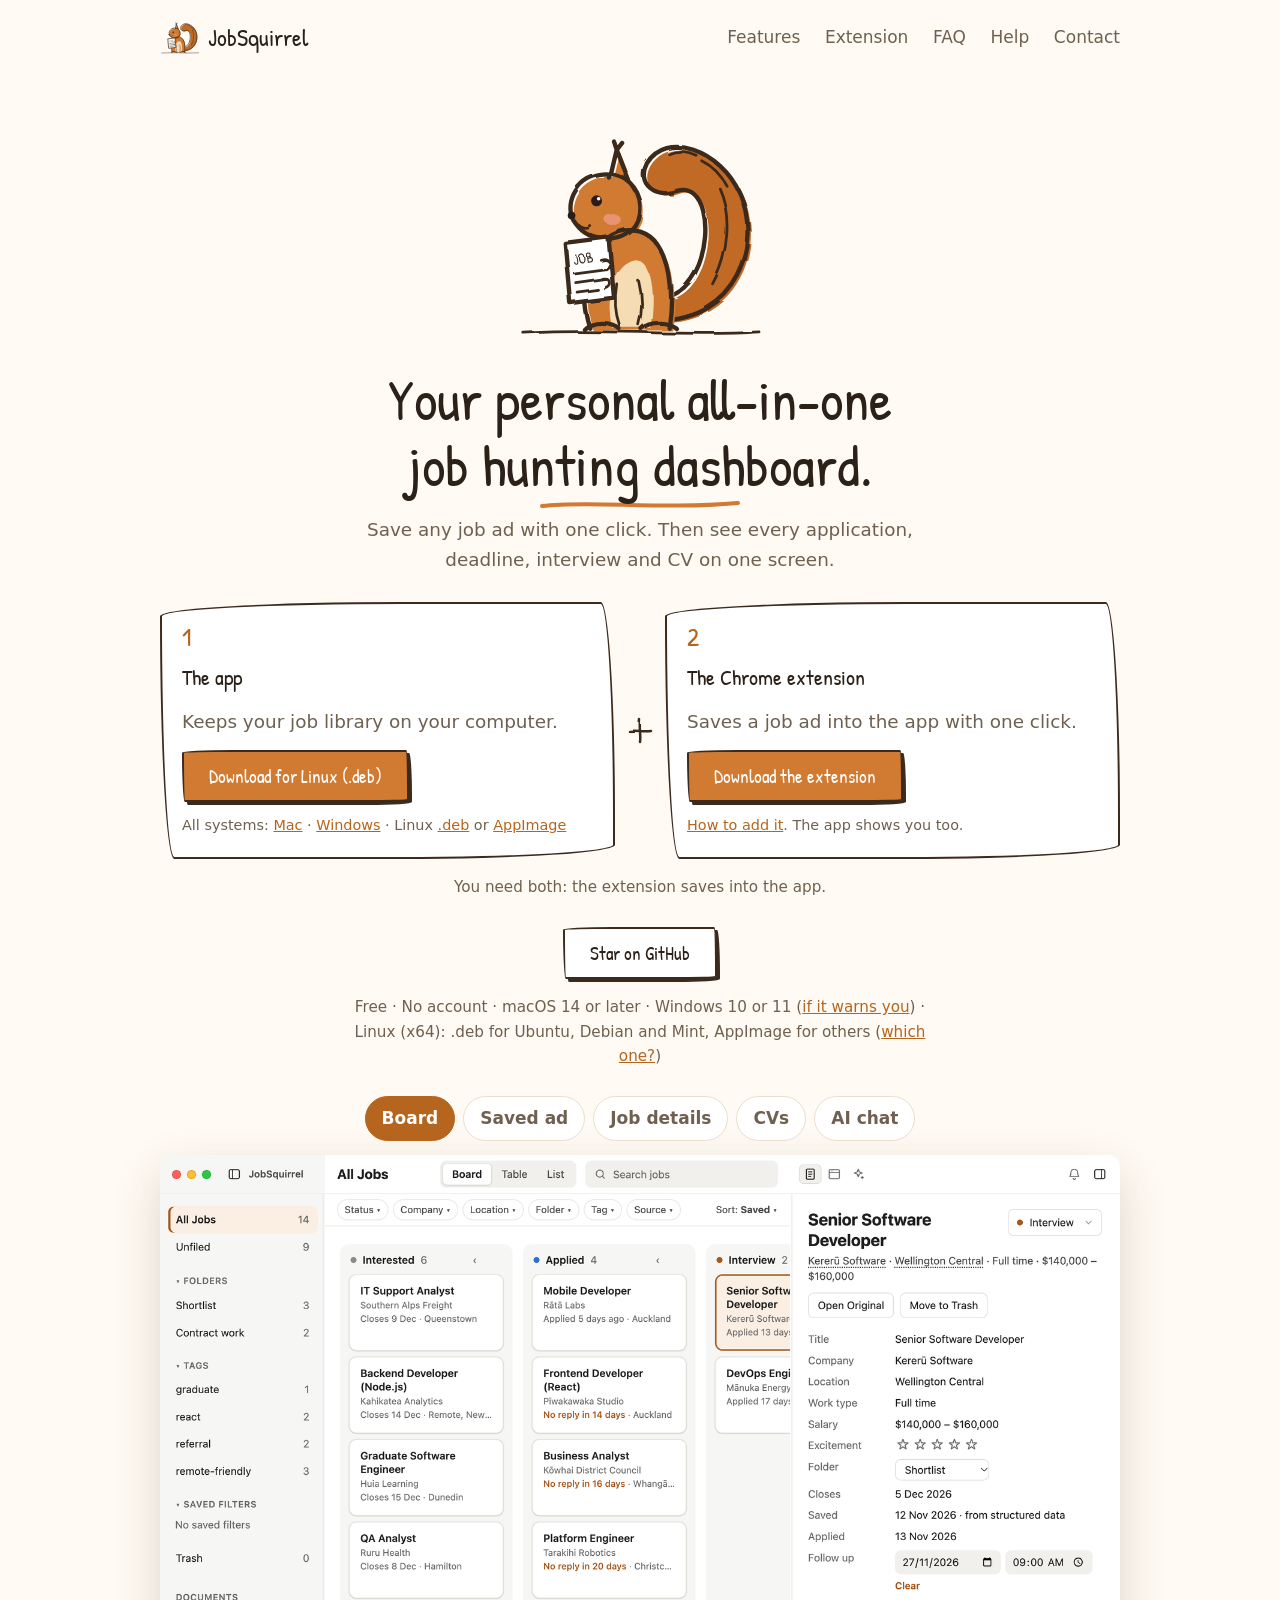
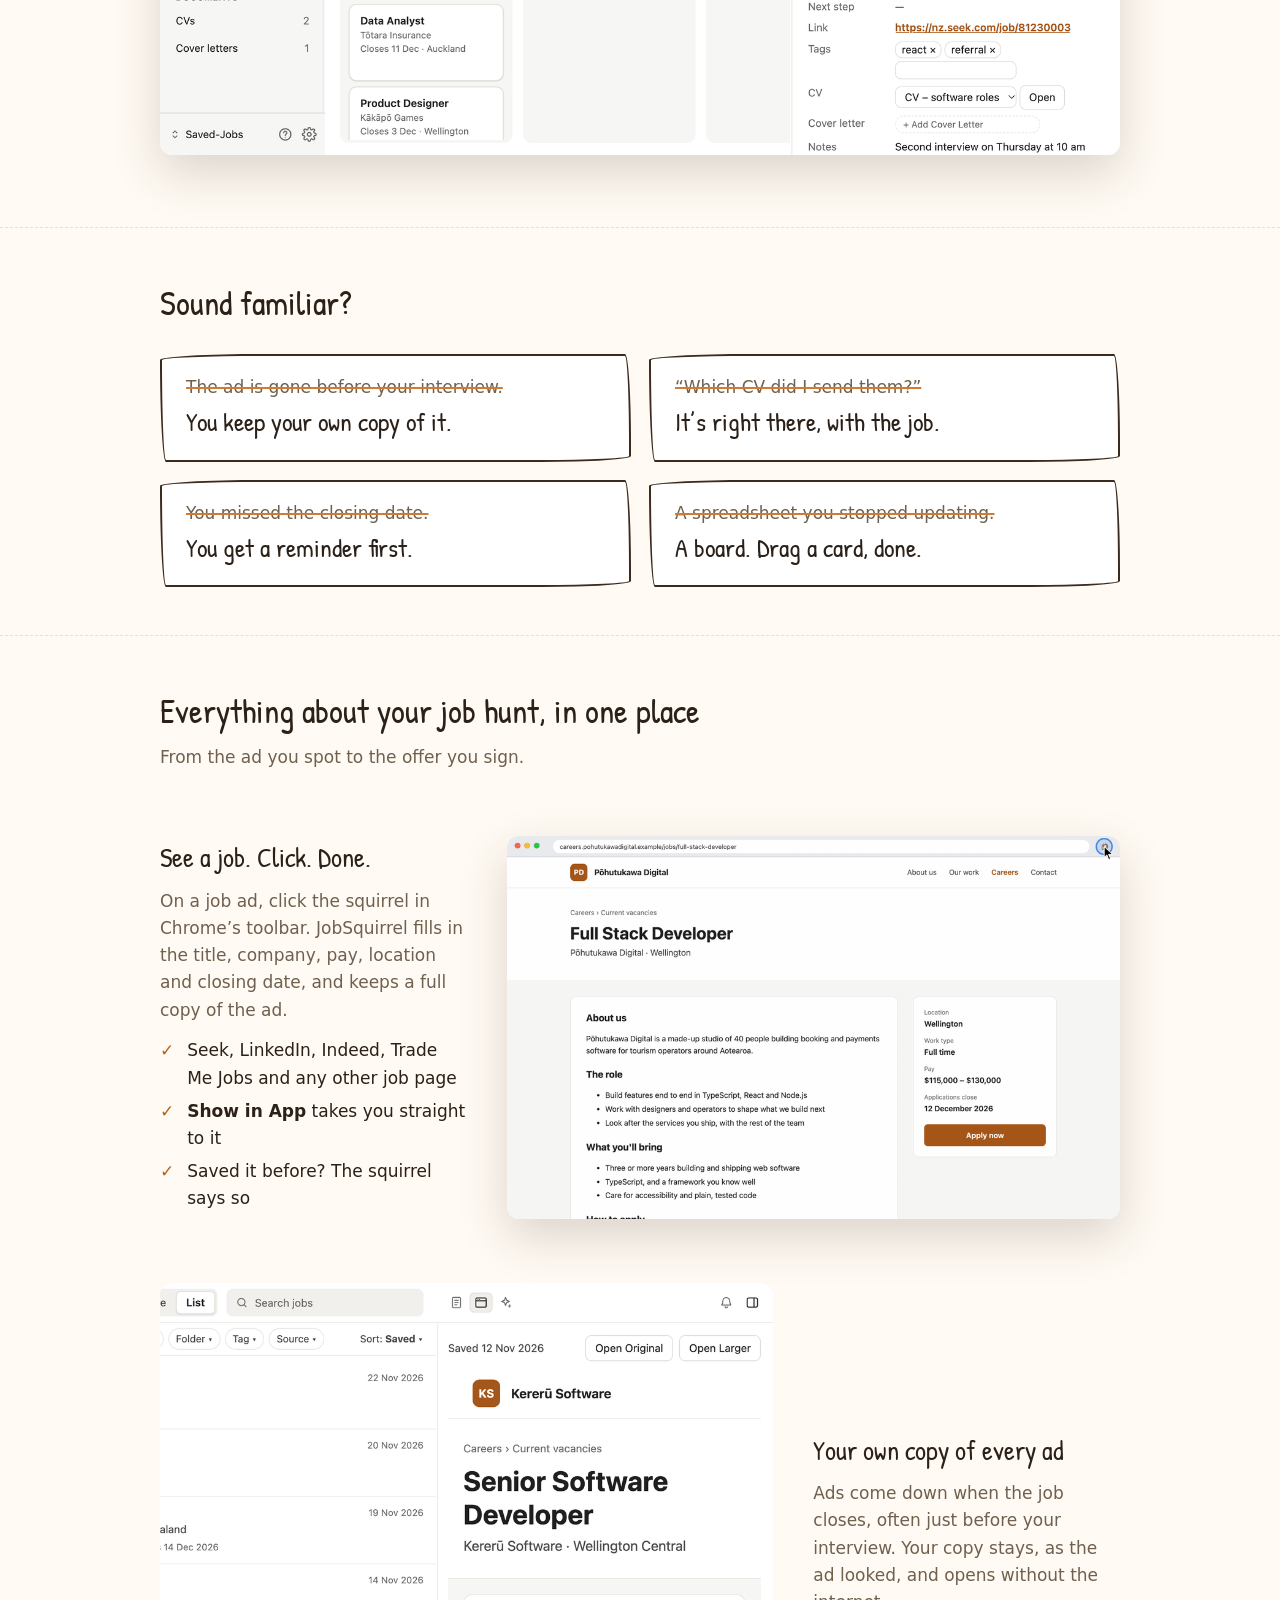
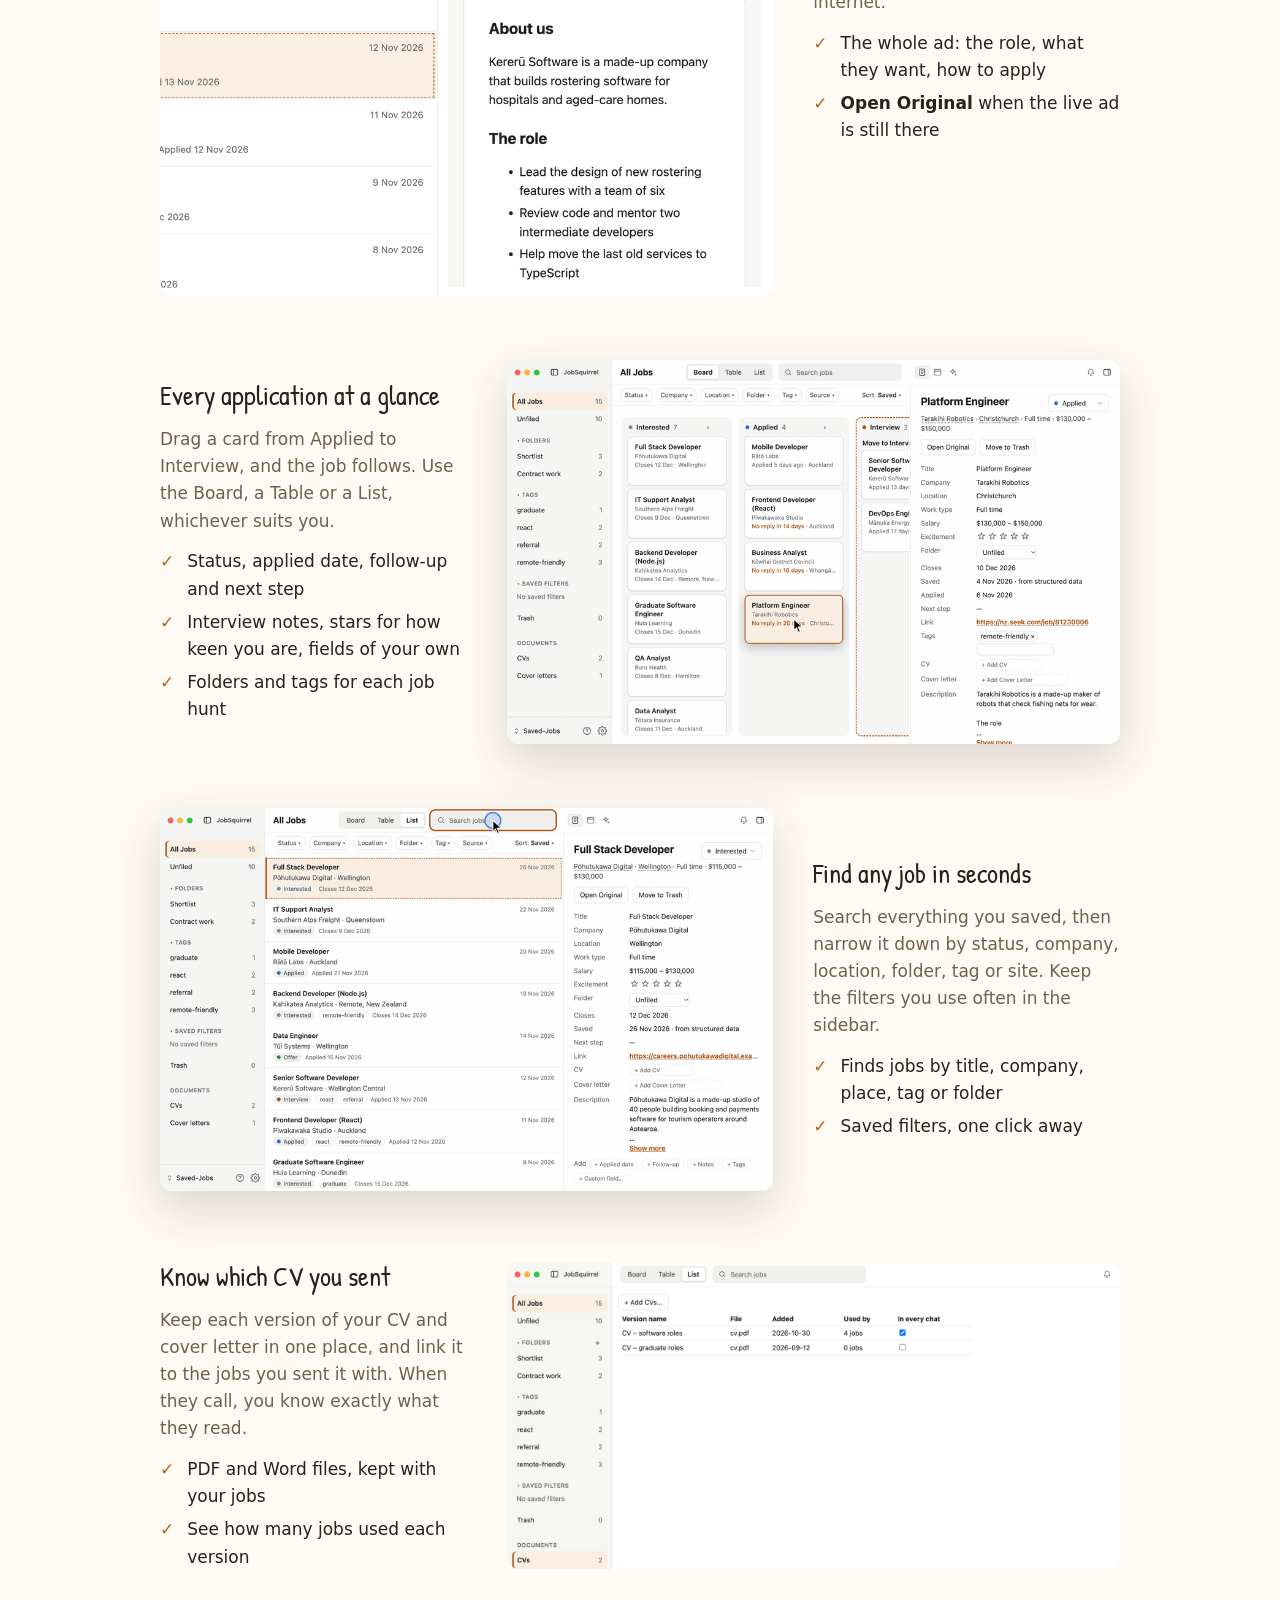
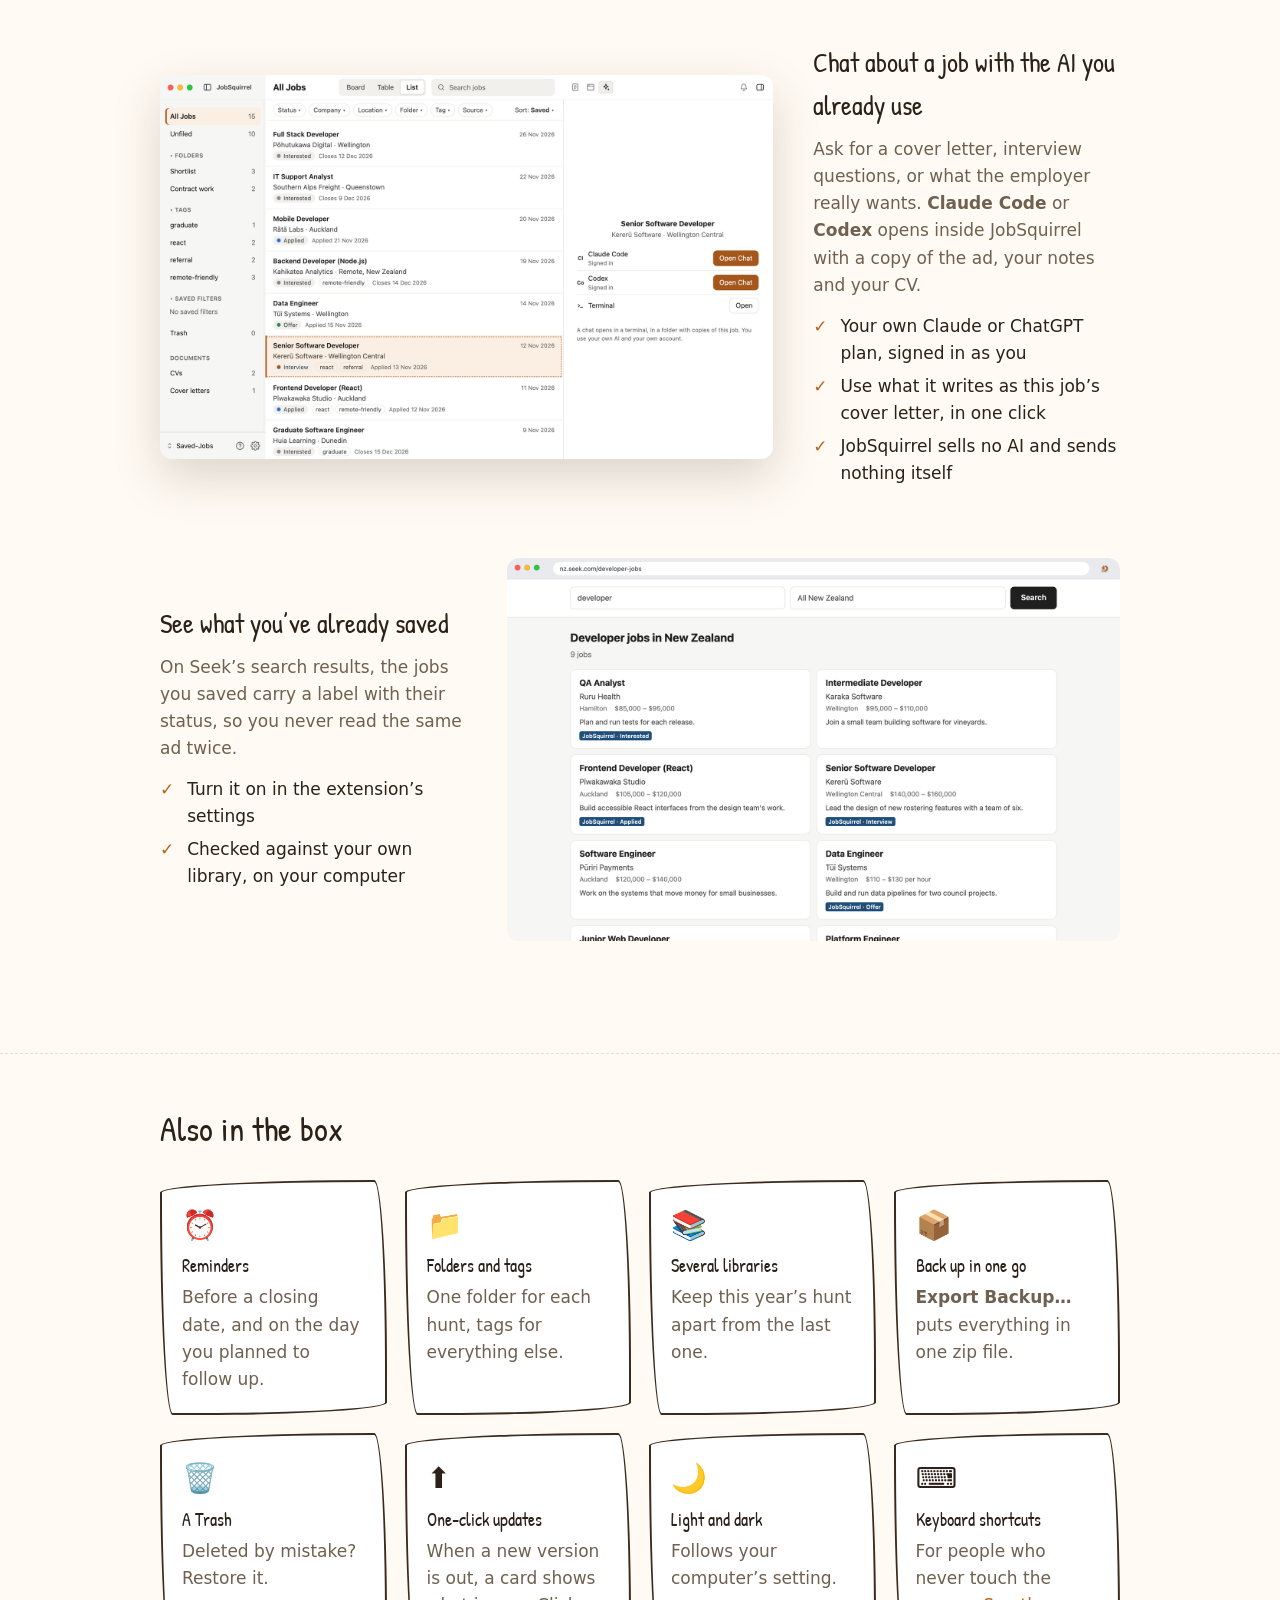
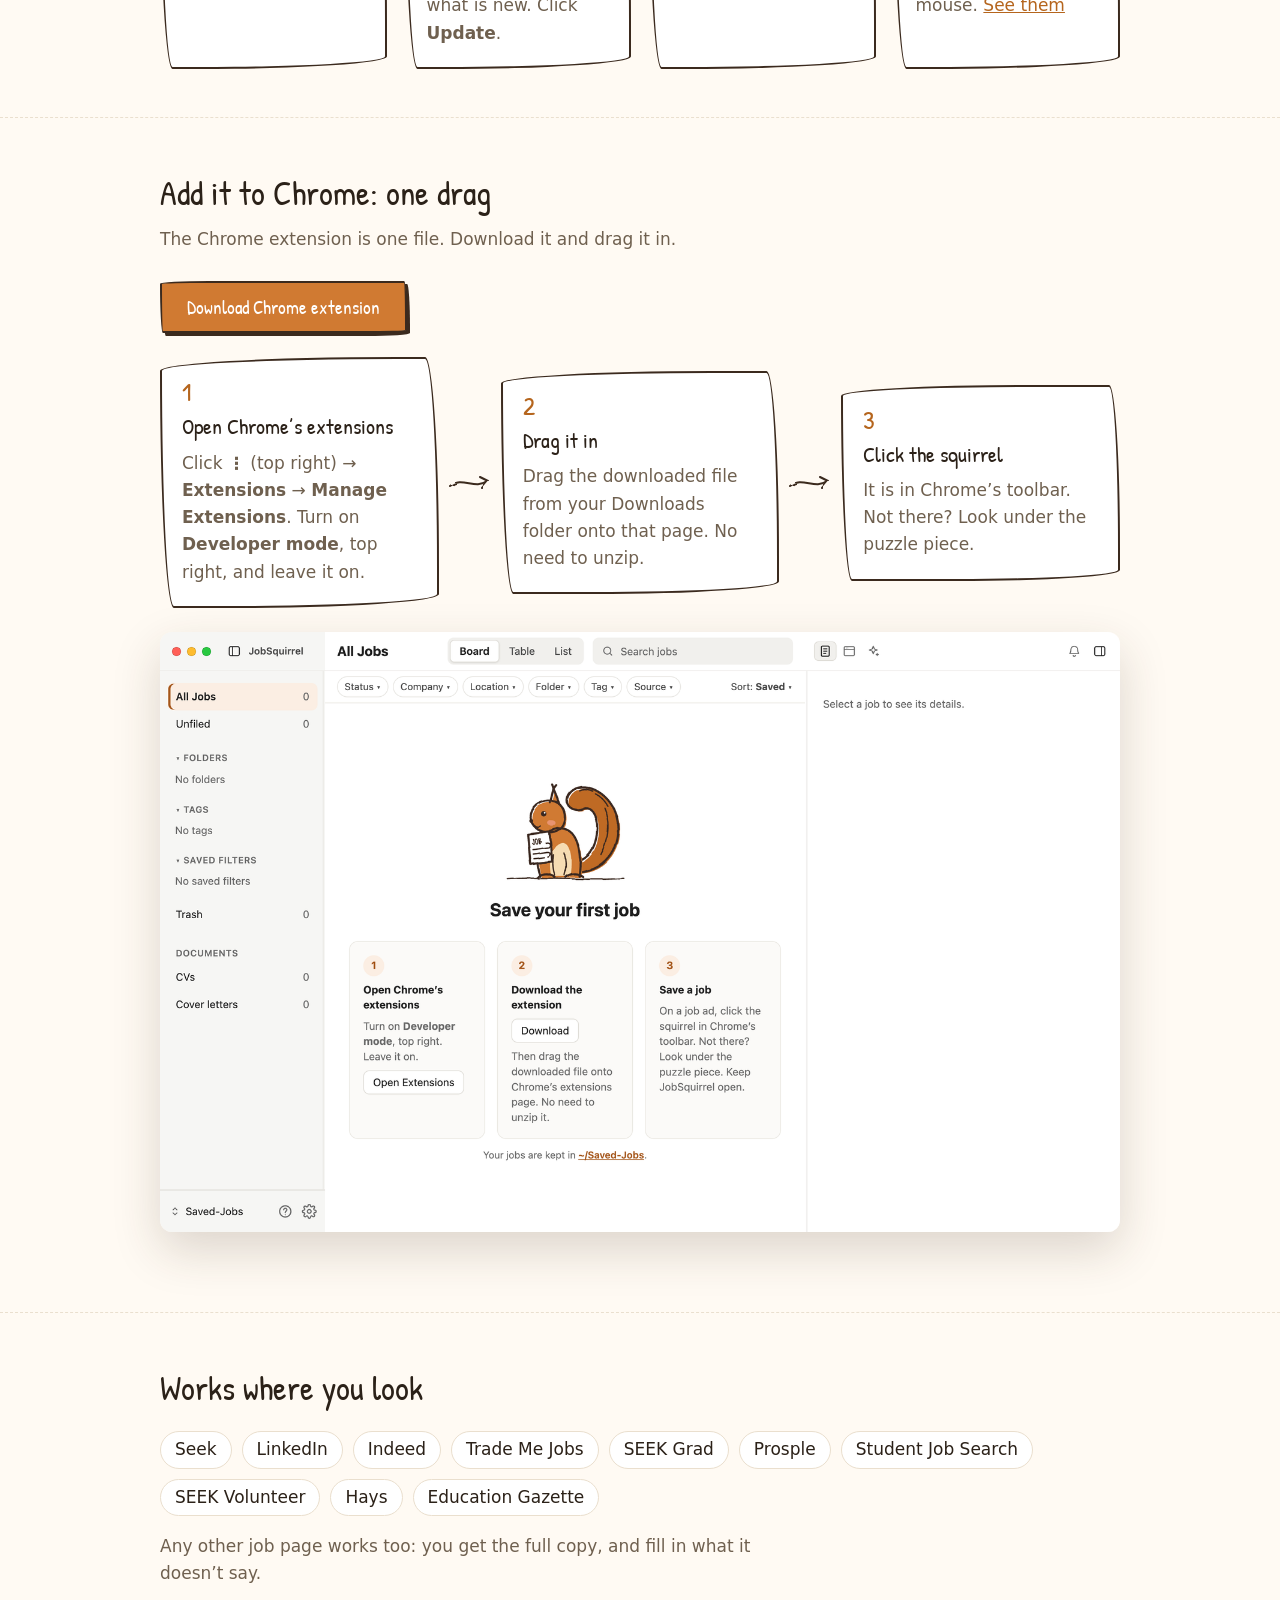
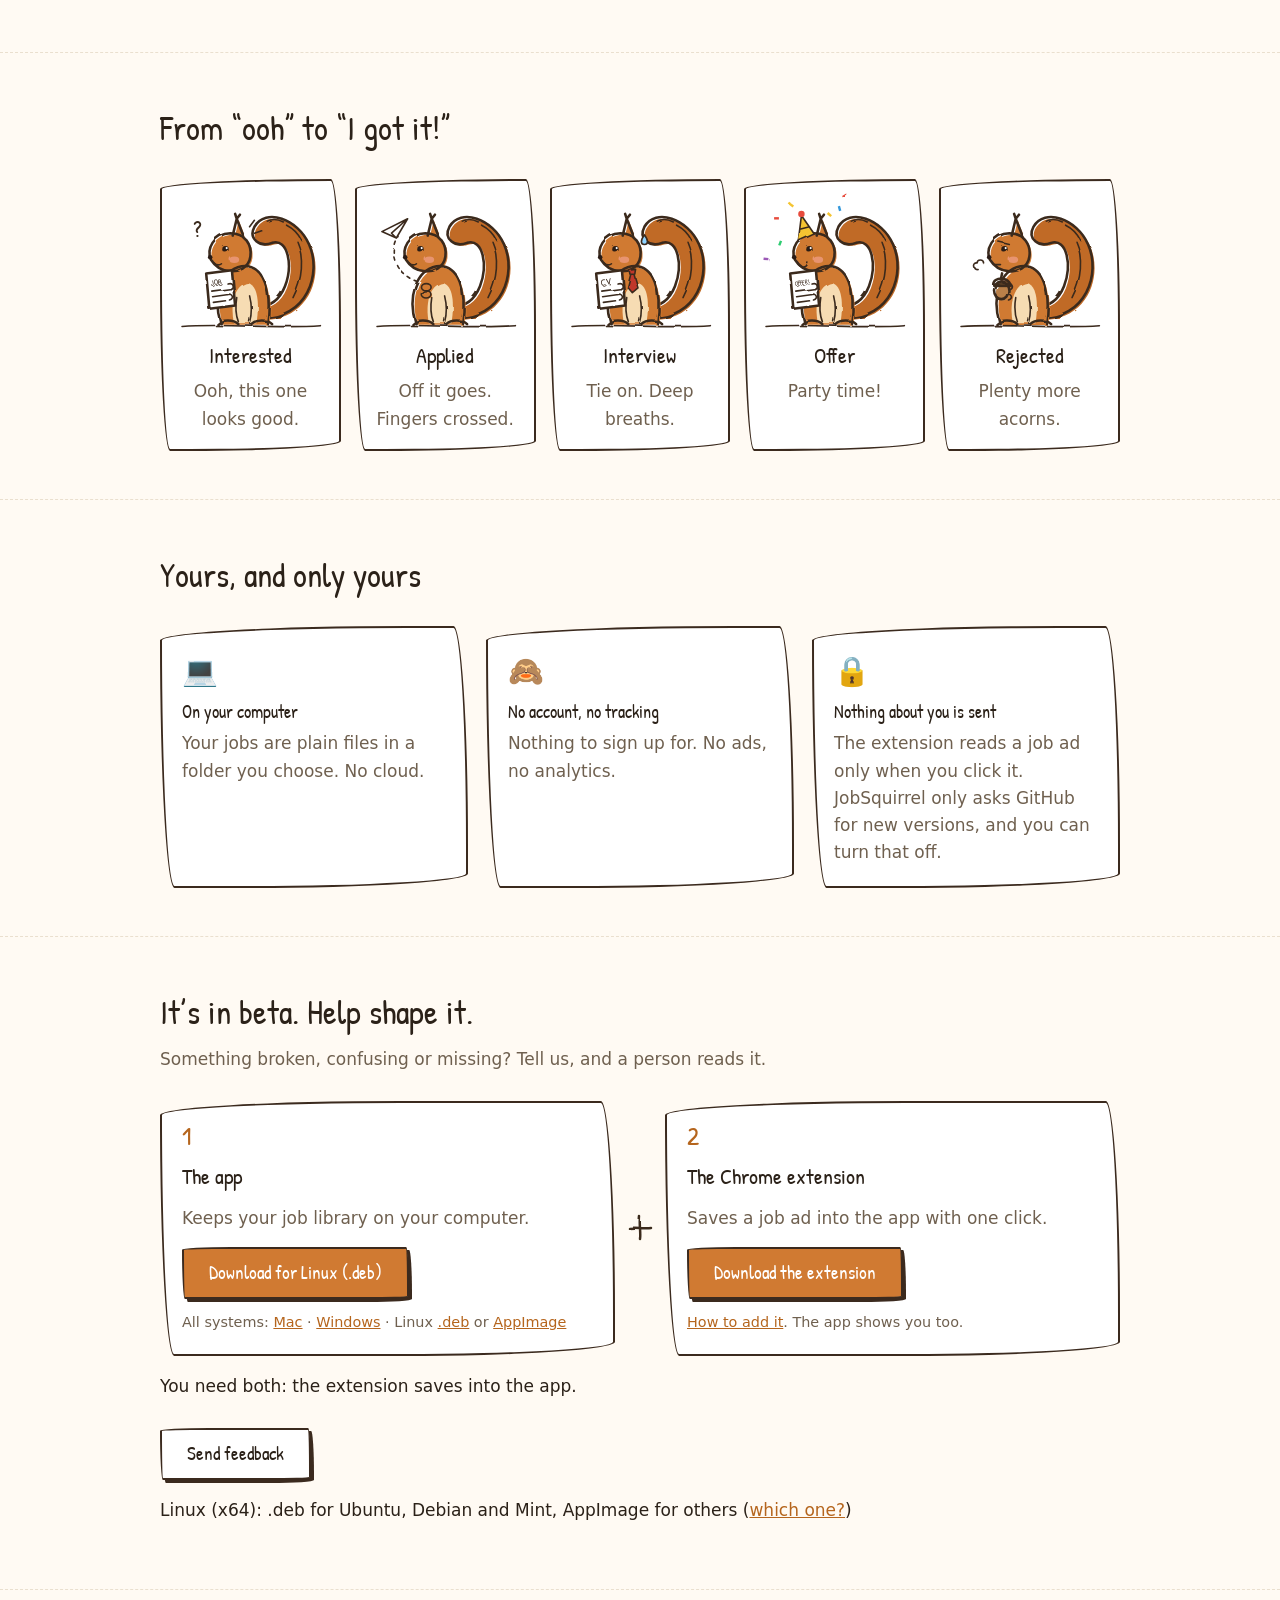
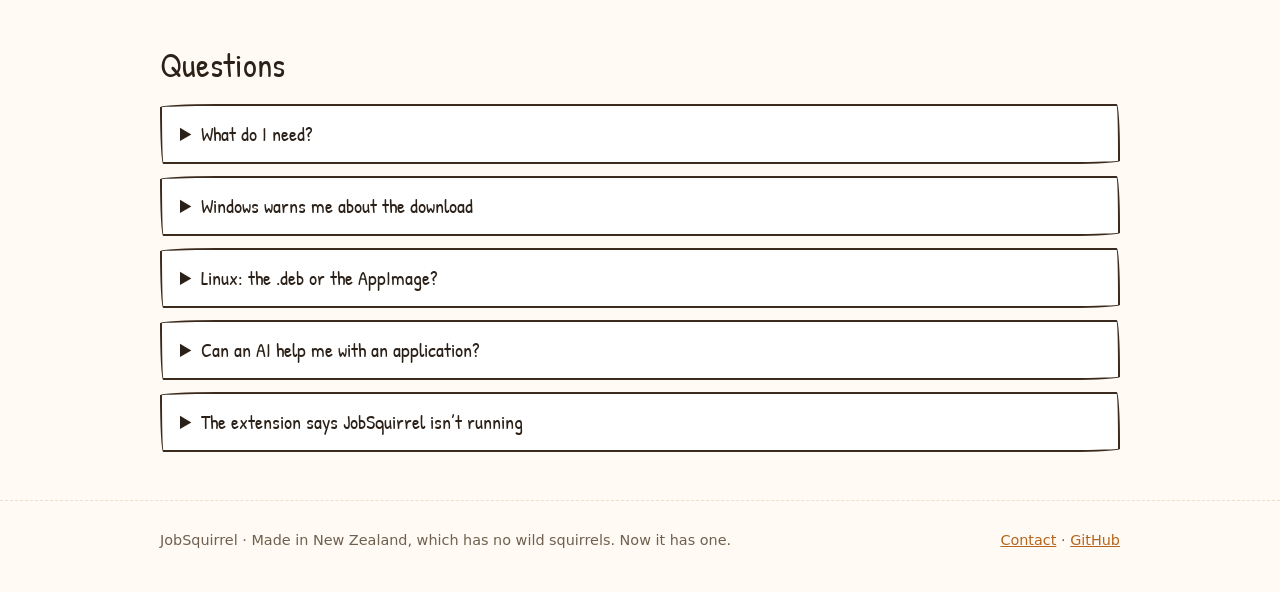
==== commit b0f471e8: "Downloads: the app and the Chrome extension as two numbered steps, the app's button for the visitor'" ====
--- a/index.html
+++ b/index.html
@@ -52,15 +52,18 @@
 </g></svg>
     <h1>Your personal all-in-one <u>job hunting dashboard.</u></h1>
     <p>Save any job ad with one click. Then see every application, deadline, interview and CV on one screen.</p>
-    <div class="cta">
-      <a class="btn primary" href="https://github.com/foxnz/landfern/releases/latest/download/JobSquirrel.dmg">Download for Mac</a>
-      <a class="btn primary" href="https://github.com/foxnz/landfern/releases/latest/download/JobSquirrel-Setup.exe">Download for Windows</a>
-      <a class="btn primary" href="https://github.com/foxnz/landfern/releases/latest/download/JobSquirrel-amd64.deb">Download for Linux</a>
-      <a class="btn primary" href="https://github.com/foxnz/landfern/releases/latest/download/JobSquirrel-Chrome-extension.zip">Download Chrome extension</a>
-      <a class="btn ghost" href="https://github.com/foxnz/landfern">Star on GitHub</a>
-    </div>
-    <p class="small">Free · No account · macOS 14 or later · Windows 10 or 11 (<a href="#windows-warning">if it warns you</a>) · Linux (x64): .deb for Ubuntu, Debian and Mint, <a href="https://github.com/foxnz/landfern/releases/latest/download/JobSquirrel-x86_64.AppImage">AppImage</a> for others (<a href="help.html#install">which one?</a>)</p>
-    <p class="small">Get both: the app and the Chrome extension. <a href="#extension">How to add it</a></p>
+    <div class="get">
+      <div class="card"><div class="step">1</div><h3>The app</h3><p>Keeps your job library on your computer.</p>
+        <a class="btn primary" data-app href="https://github.com/foxnz/landfern/releases/latest/download/JobSquirrel.dmg">Download for Mac</a>
+        <p class="other">All systems: <a href="https://github.com/foxnz/landfern/releases/latest/download/JobSquirrel.dmg">Mac</a> · <a href="https://github.com/foxnz/landfern/releases/latest/download/JobSquirrel-Setup.exe">Windows</a> · Linux <a href="https://github.com/foxnz/landfern/releases/latest/download/JobSquirrel-amd64.deb">.deb</a> or <a href="https://github.com/foxnz/landfern/releases/latest/download/JobSquirrel-x86_64.AppImage">AppImage</a></p></div>
+      <svg class="plus" viewBox="0 0 30 30" aria-hidden="true"><path class="ink" d="M15 4 C14 12 16 19 15 26 M4 15 C12 14 19 16 26 15" filter="url(#rough)"/></svg>
+      <div class="card"><div class="step">2</div><h3>The Chrome extension</h3><p>Saves a job ad into the app with one click.</p>
+        <a class="btn primary" href="https://github.com/foxnz/landfern/releases/latest/download/JobSquirrel-Chrome-extension.zip">Download the extension</a>
+        <p class="other"><a href="#extension">How to add it</a>. The app shows you too.</p></div>
+    </div>
+    <p class="small">You need both: the extension saves into the app.</p>
+    <div class="cta"><a class="btn ghost" href="https://github.com/foxnz/landfern">Star on GitHub</a></div>
+    <p class="small">Free · No account · macOS 14 or later · Windows 10 or 11 (<a href="#windows-warning">if it warns you</a>) · Linux (x64): .deb for Ubuntu, Debian and Mint, AppImage for others (<a href="help.html#install">which one?</a>)</p>
     <div class="tour">
       <div class="tour-tabs" role="tablist" aria-label="Look inside JobSquirrel">
         <button type="button" role="tab" id="tour-board" aria-controls="tour-panel" aria-selected="true" tabindex="0" data-shot="board">Board</button>
@@ -313,14 +316,18 @@
     <div class="wrap">
       <h2>It’s in beta. Help shape it.</h2>
       <p class="lead">Something broken, confusing or missing? Tell us, and a person reads it.</p>
-      <div class="cta left">
-        <a class="btn primary" href="https://github.com/foxnz/landfern/releases/latest/download/JobSquirrel.dmg">Download for Mac</a>
-        <a class="btn primary" href="https://github.com/foxnz/landfern/releases/latest/download/JobSquirrel-Setup.exe">Download for Windows</a>
-        <a class="btn primary" href="https://github.com/foxnz/landfern/releases/latest/download/JobSquirrel-amd64.deb">Download for Linux</a>
-        <a class="btn primary" href="https://github.com/foxnz/landfern/releases/latest/download/JobSquirrel-Chrome-extension.zip">Download Chrome extension</a>
-        <a class="btn ghost" href="contact.html">Send feedback</a>
-      </div>
-      <p class="small">Linux (x64): .deb for Ubuntu, Debian and Mint, <a href="https://github.com/foxnz/landfern/releases/latest/download/JobSquirrel-x86_64.AppImage">AppImage</a> for others (<a href="help.html#install">which one?</a>)</p>
+      <div class="get">
+        <div class="card"><div class="step">1</div><h3>The app</h3><p>Keeps your job library on your computer.</p>
+          <a class="btn primary" data-app href="https://github.com/foxnz/landfern/releases/latest/download/JobSquirrel.dmg">Download for Mac</a>
+          <p class="other">All systems: <a href="https://github.com/foxnz/landfern/releases/latest/download/JobSquirrel.dmg">Mac</a> · <a href="https://github.com/foxnz/landfern/releases/latest/download/JobSquirrel-Setup.exe">Windows</a> · Linux <a href="https://github.com/foxnz/landfern/releases/latest/download/JobSquirrel-amd64.deb">.deb</a> or <a href="https://github.com/foxnz/landfern/releases/latest/download/JobSquirrel-x86_64.AppImage">AppImage</a></p></div>
+        <svg class="plus" viewBox="0 0 30 30" aria-hidden="true"><path class="ink" d="M15 4 C14 12 16 19 15 26 M4 15 C12 14 19 16 26 15" filter="url(#rough)"/></svg>
+        <div class="card"><div class="step">2</div><h3>The Chrome extension</h3><p>Saves a job ad into the app with one click.</p>
+          <a class="btn primary" href="https://github.com/foxnz/landfern/releases/latest/download/JobSquirrel-Chrome-extension.zip">Download the extension</a>
+          <p class="other"><a href="#extension">How to add it</a>. The app shows you too.</p></div>
+      </div>
+      <p class="small">You need both: the extension saves into the app.</p>
+        <div class="cta left"><a class="btn ghost" href="contact.html">Send feedback</a></div>
+        <p class="small">Linux (x64): .deb for Ubuntu, Debian and Mint, AppImage for others (<a href="help.html#install">which one?</a>)</p>
     </div>
   </section>
 
@@ -329,7 +336,7 @@
       <h2>Questions</h2>
       <details>
         <summary>What do I need?</summary>
-        <p>A Mac with macOS 14 or later, a 64-bit PC with Windows 10 or 11, or a 64-bit Intel or AMD PC with Linux. And Google Chrome; on Linux, from google.com/chrome, not a Snap or Flatpak.</p>
+        <p>Two downloads: the JobSquirrel app and its Chrome extension. The app runs on a Mac with macOS 14 or later, a 64-bit PC with Windows 10 or 11, or a 64-bit Intel or AMD PC with Linux. And Google Chrome; on Linux, from google.com/chrome, not a Snap or Flatpak.</p>
       </details>
       <details>
         <summary>Windows warns me about the download</summary>
@@ -359,6 +366,15 @@
 </footer>
 
 <script>
+  // Zotero-style: the app's big button is for the system you are on; all systems stay listed under it.
+  const sys = ((navigator.userAgentData && navigator.userAgentData.platform) || navigator.platform || "").toLowerCase();
+  const app = sys.startsWith("win") ? ["JobSquirrel-Setup.exe", "Download for Windows"]
+    : sys.includes("linux") && !/android/i.test(navigator.userAgent) ? ["JobSquirrel-amd64.deb", "Download for Linux (.deb)"] : null;
+  if (app) for (const b of document.querySelectorAll("[data-app]")) {
+    b.href = b.href.replace("JobSquirrel.dmg", app[0]);
+    b.textContent = app[1];
+  }
+
   // The tour at the top: tabs switch the picture; arrow keys move between tabs.
   const tabs = [...document.querySelectorAll(".tour-tabs [role=tab]")];
   const choose = (t) => {
--- a/style.css
+++ b/style.css
@@ -49,6 +49,15 @@
 .hero p.small { margin-top: 16px; font-size: .95rem; }
 .hero .shot-main { margin: 40px 0 0; }
 .cta.left { justify-content: flex-start; }
+/* Two downloads, numbered, so nobody stops after the first */
+.get { display: flex; align-items: center; gap: 10px; margin-top: 28px; text-align: left; }
+.get .card { flex: 1; display: flex; flex-direction: column; align-items: flex-start; gap: 6px; }
+.get .btn { margin-top: 8px; }
+.get p { margin: 0; text-align: left; }
+.get .other { font-size: .9rem; margin-top: 6px; }
+.get .plus { width: 30px; flex: none; }
+.get .plus .ink { stroke: var(--ink); fill: none; stroke-width: 2.5; stroke-linecap: round; }
+@media (max-width: 700px) { .get { flex-direction: column; align-items: stretch; } .get .plus { align-self: center; } }
 .swaps { display: grid; grid-template-columns: 1fr 1fr; gap: 18px; margin-top: 24px; }
 .swaps .card { padding: 18px 24px 20px; }
 .swaps s { text-decoration-color: #d07a32; text-decoration-thickness: 2px; }
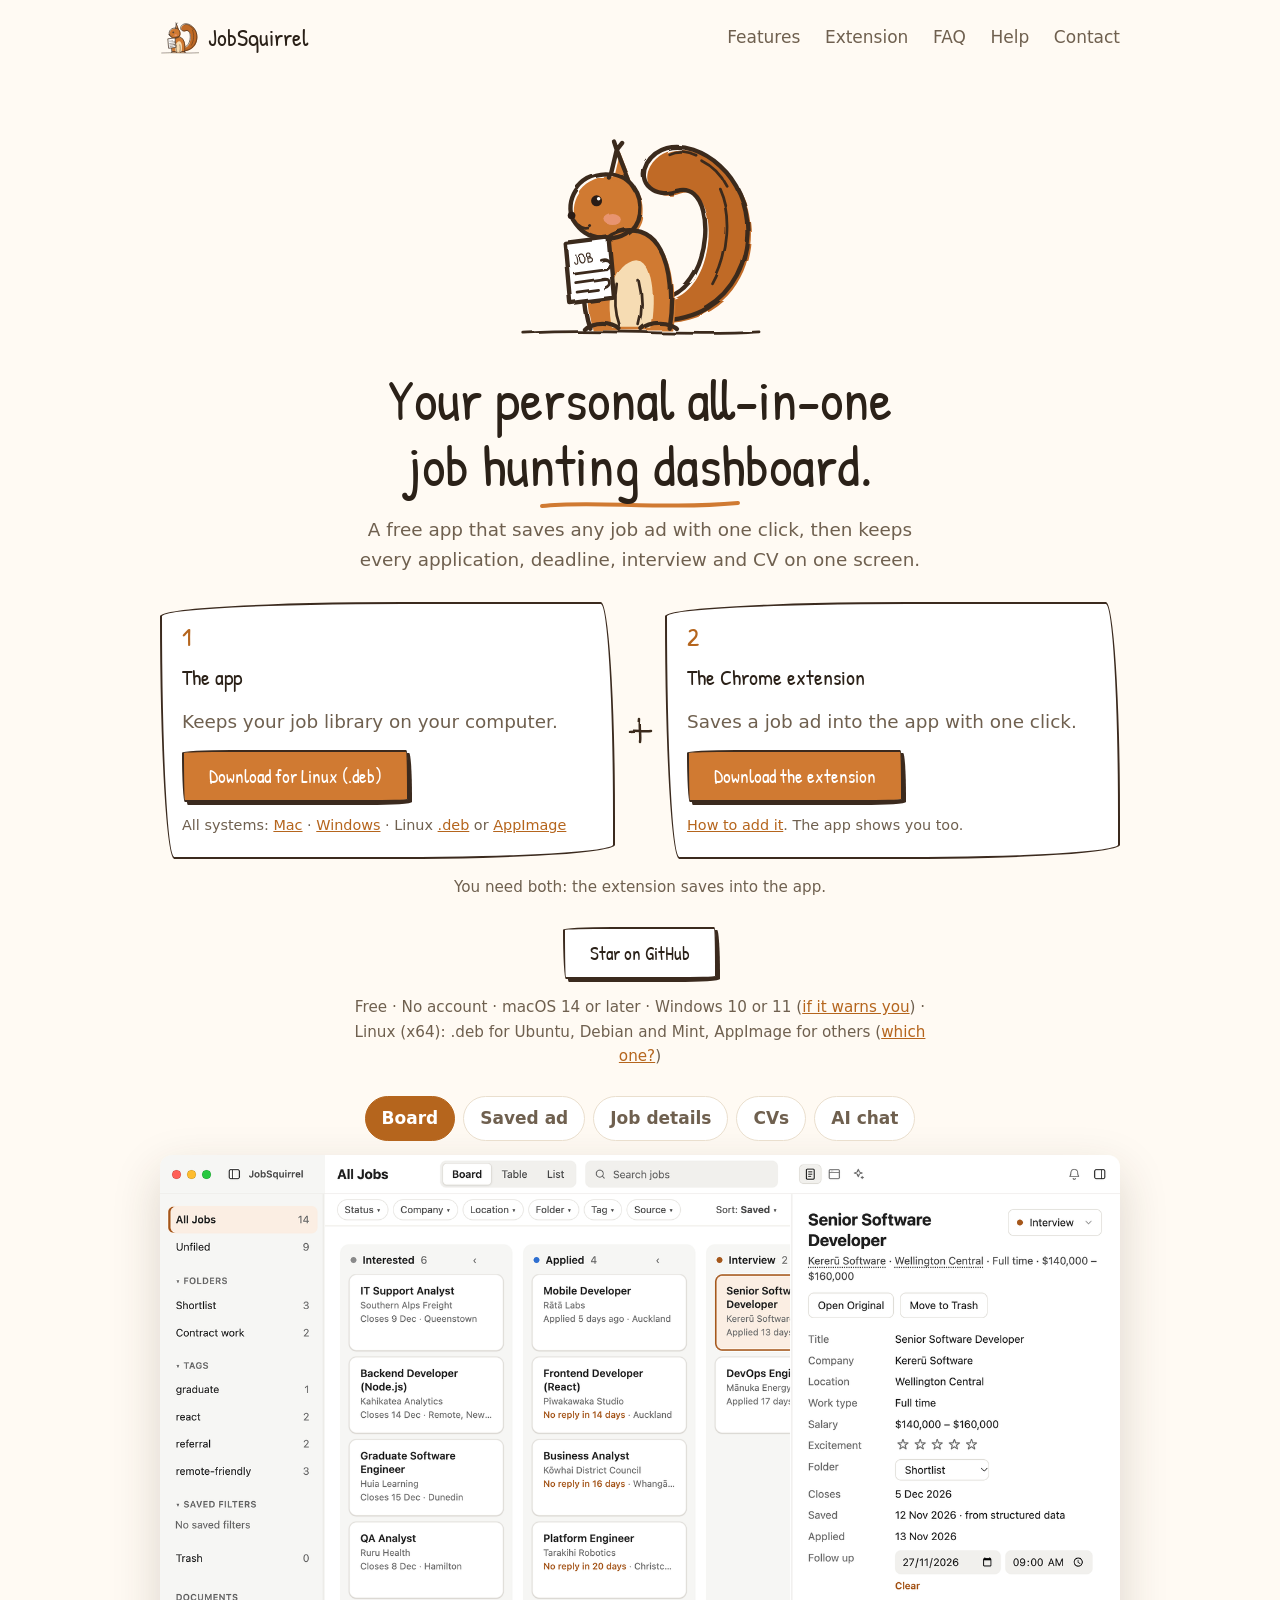
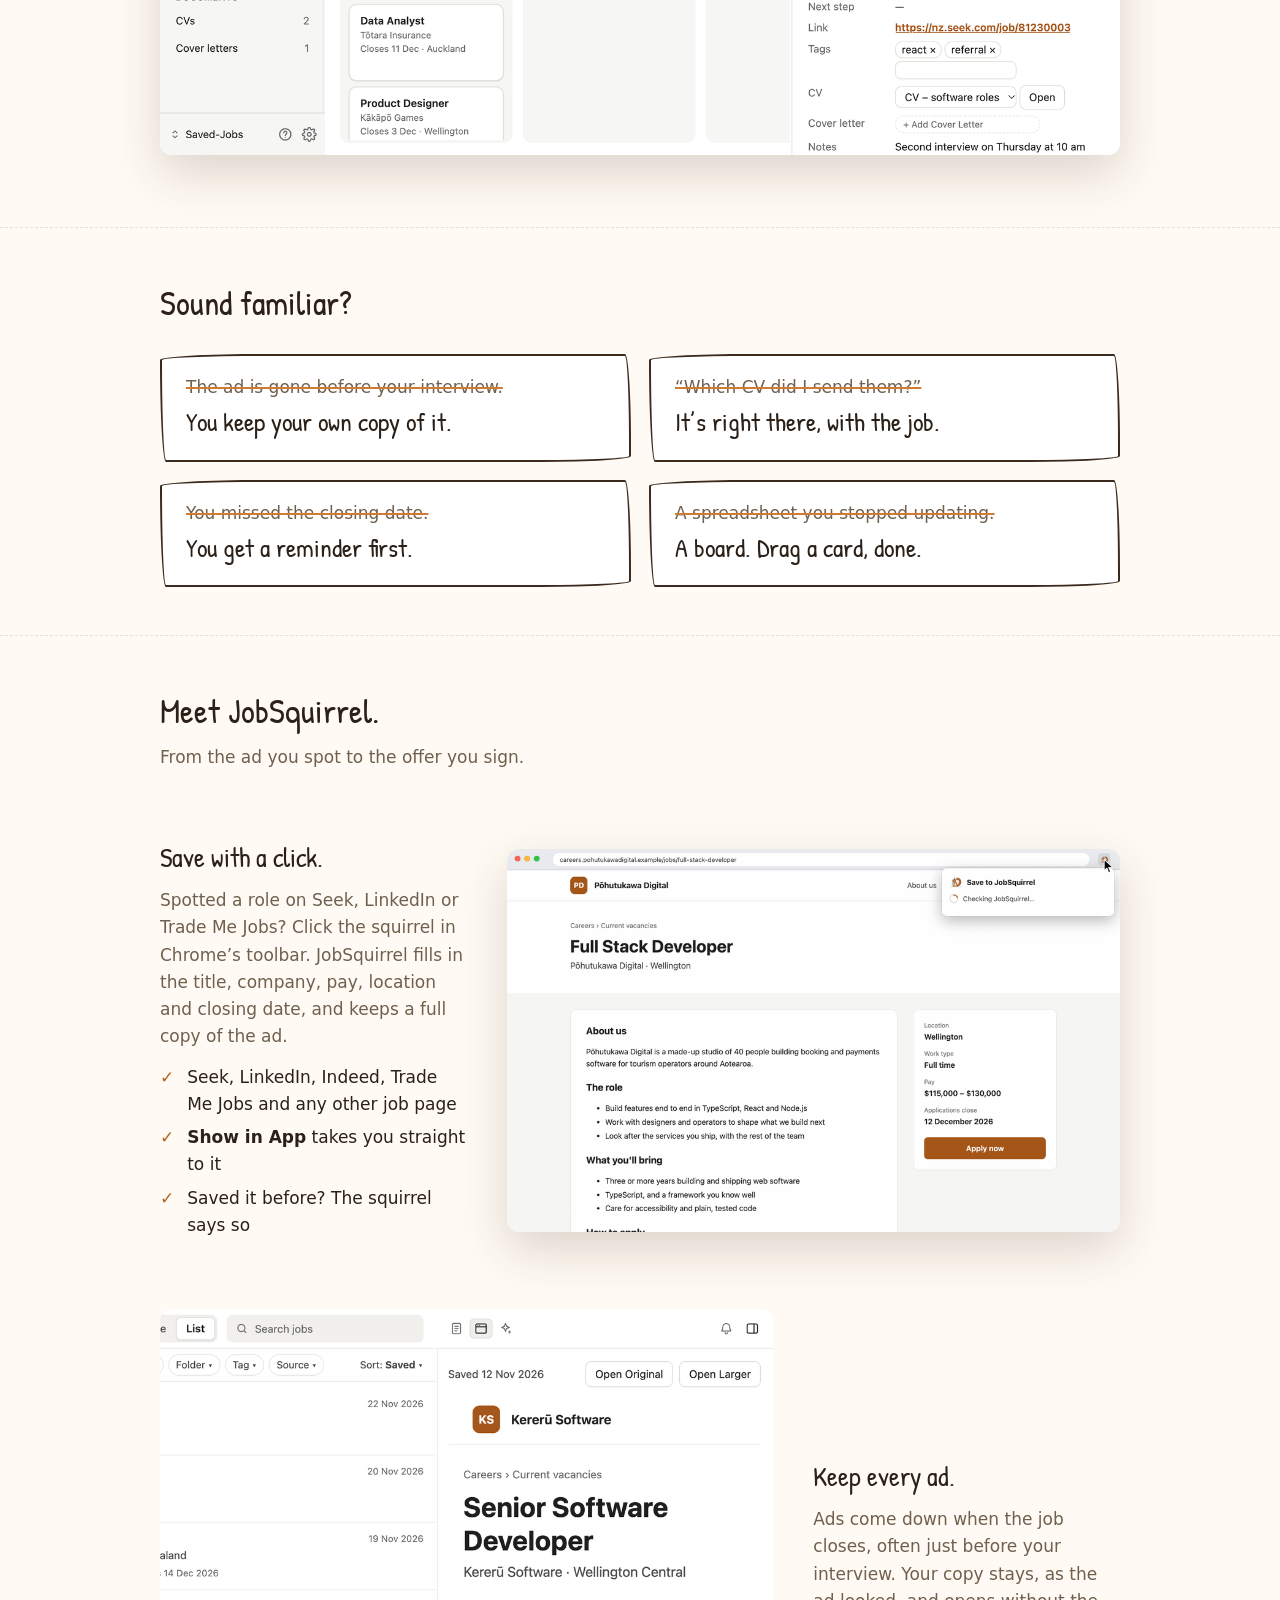
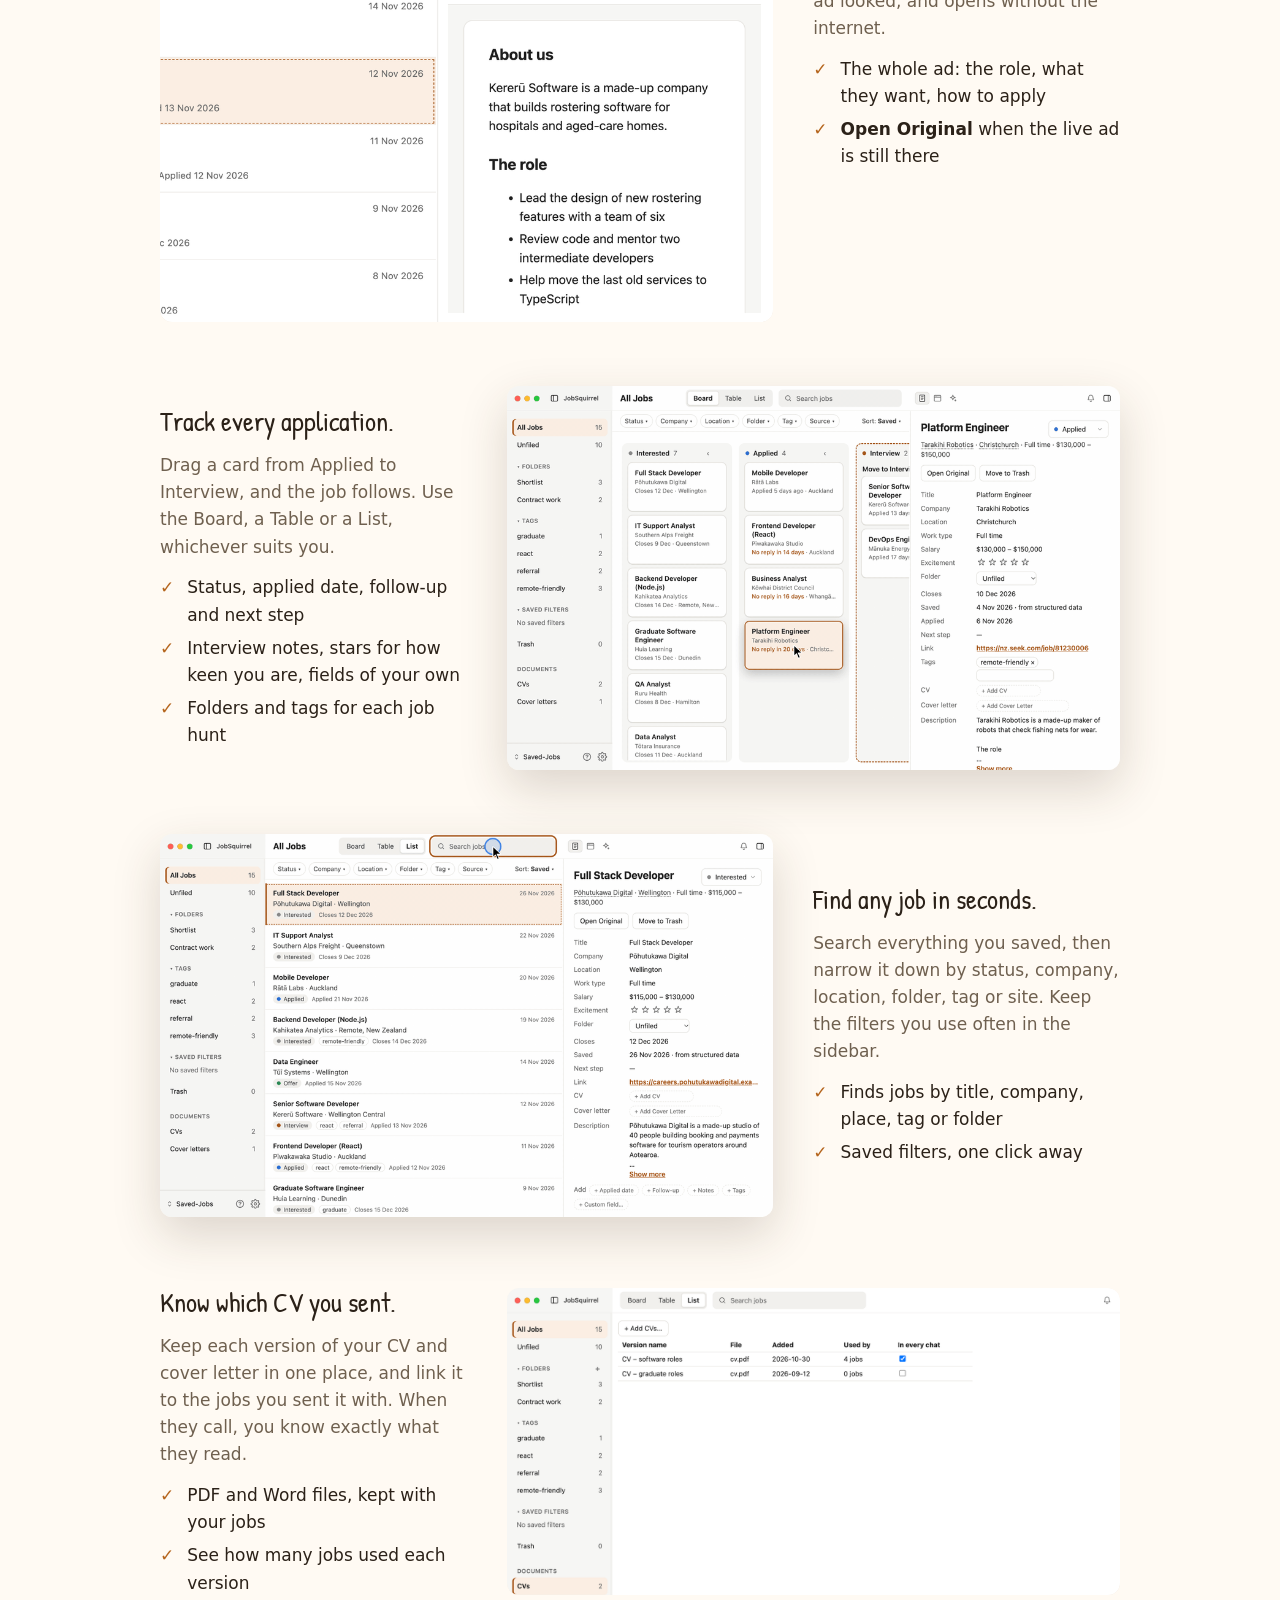
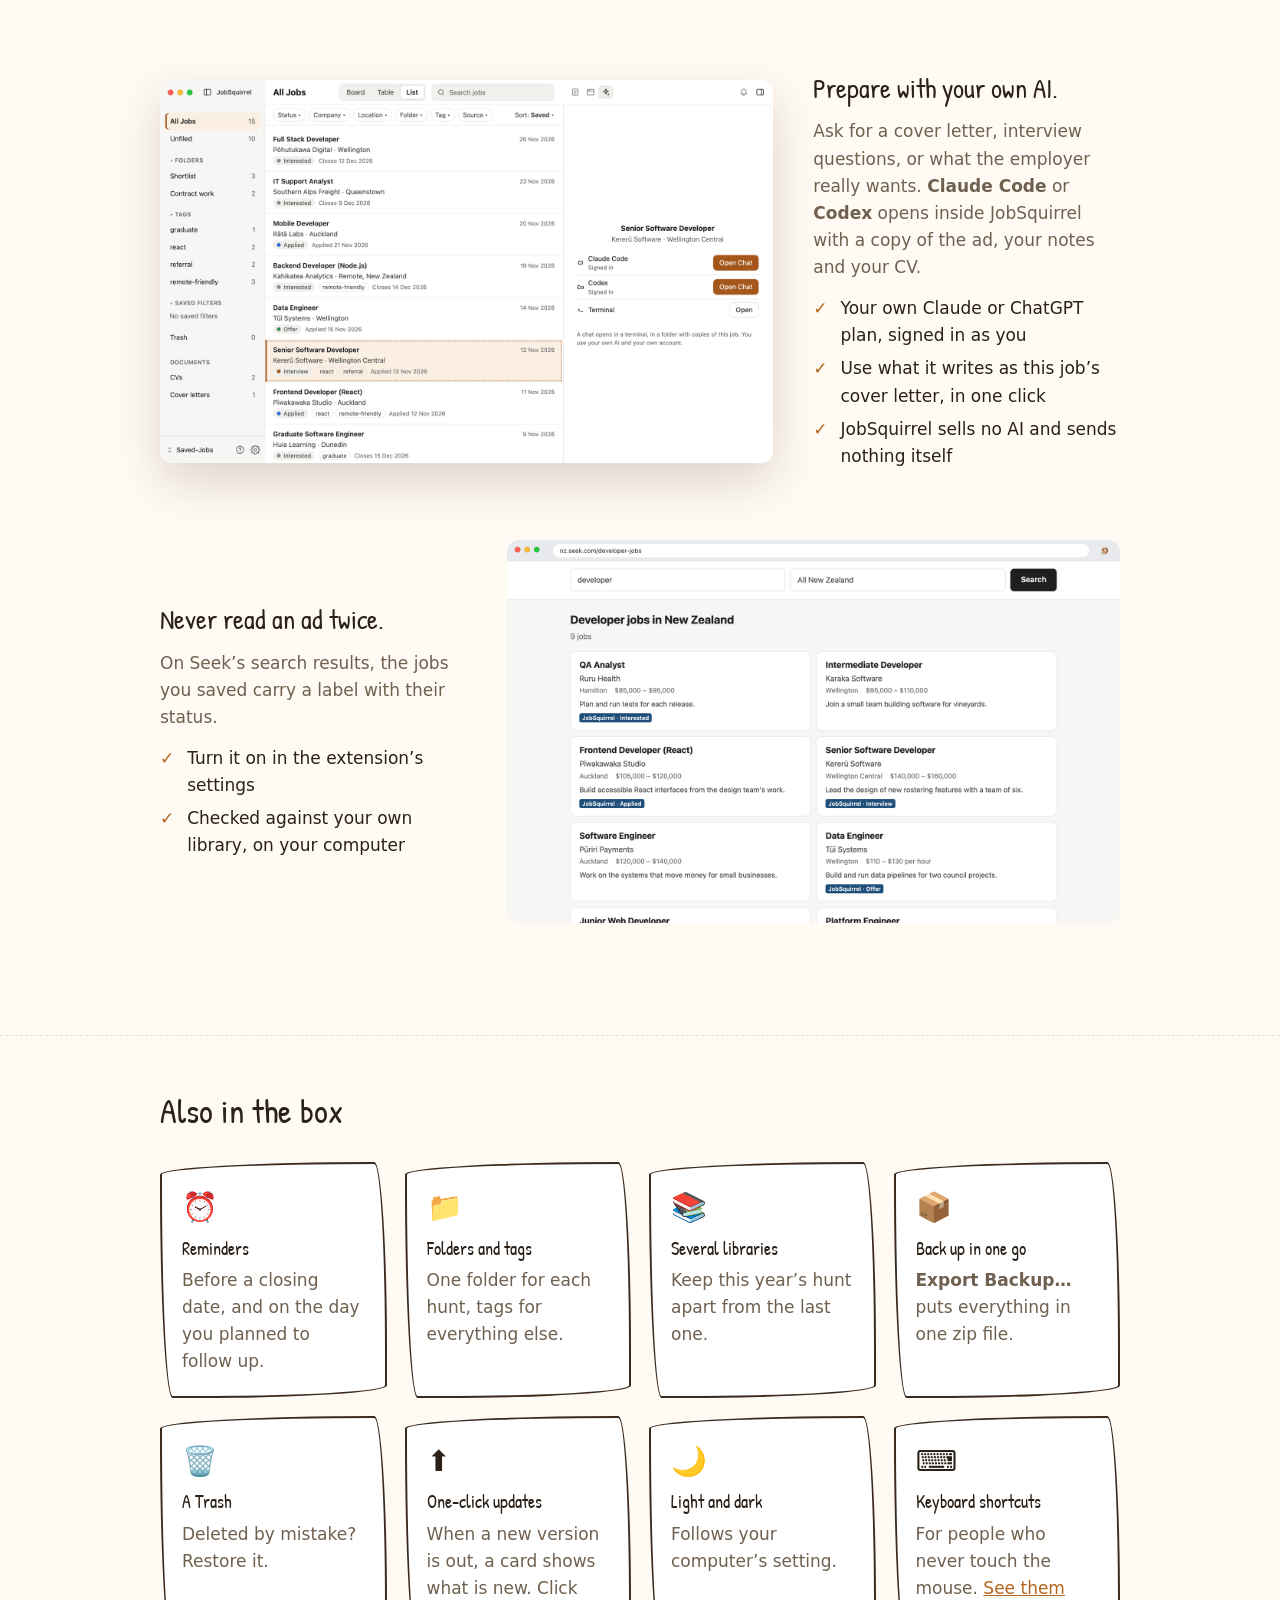
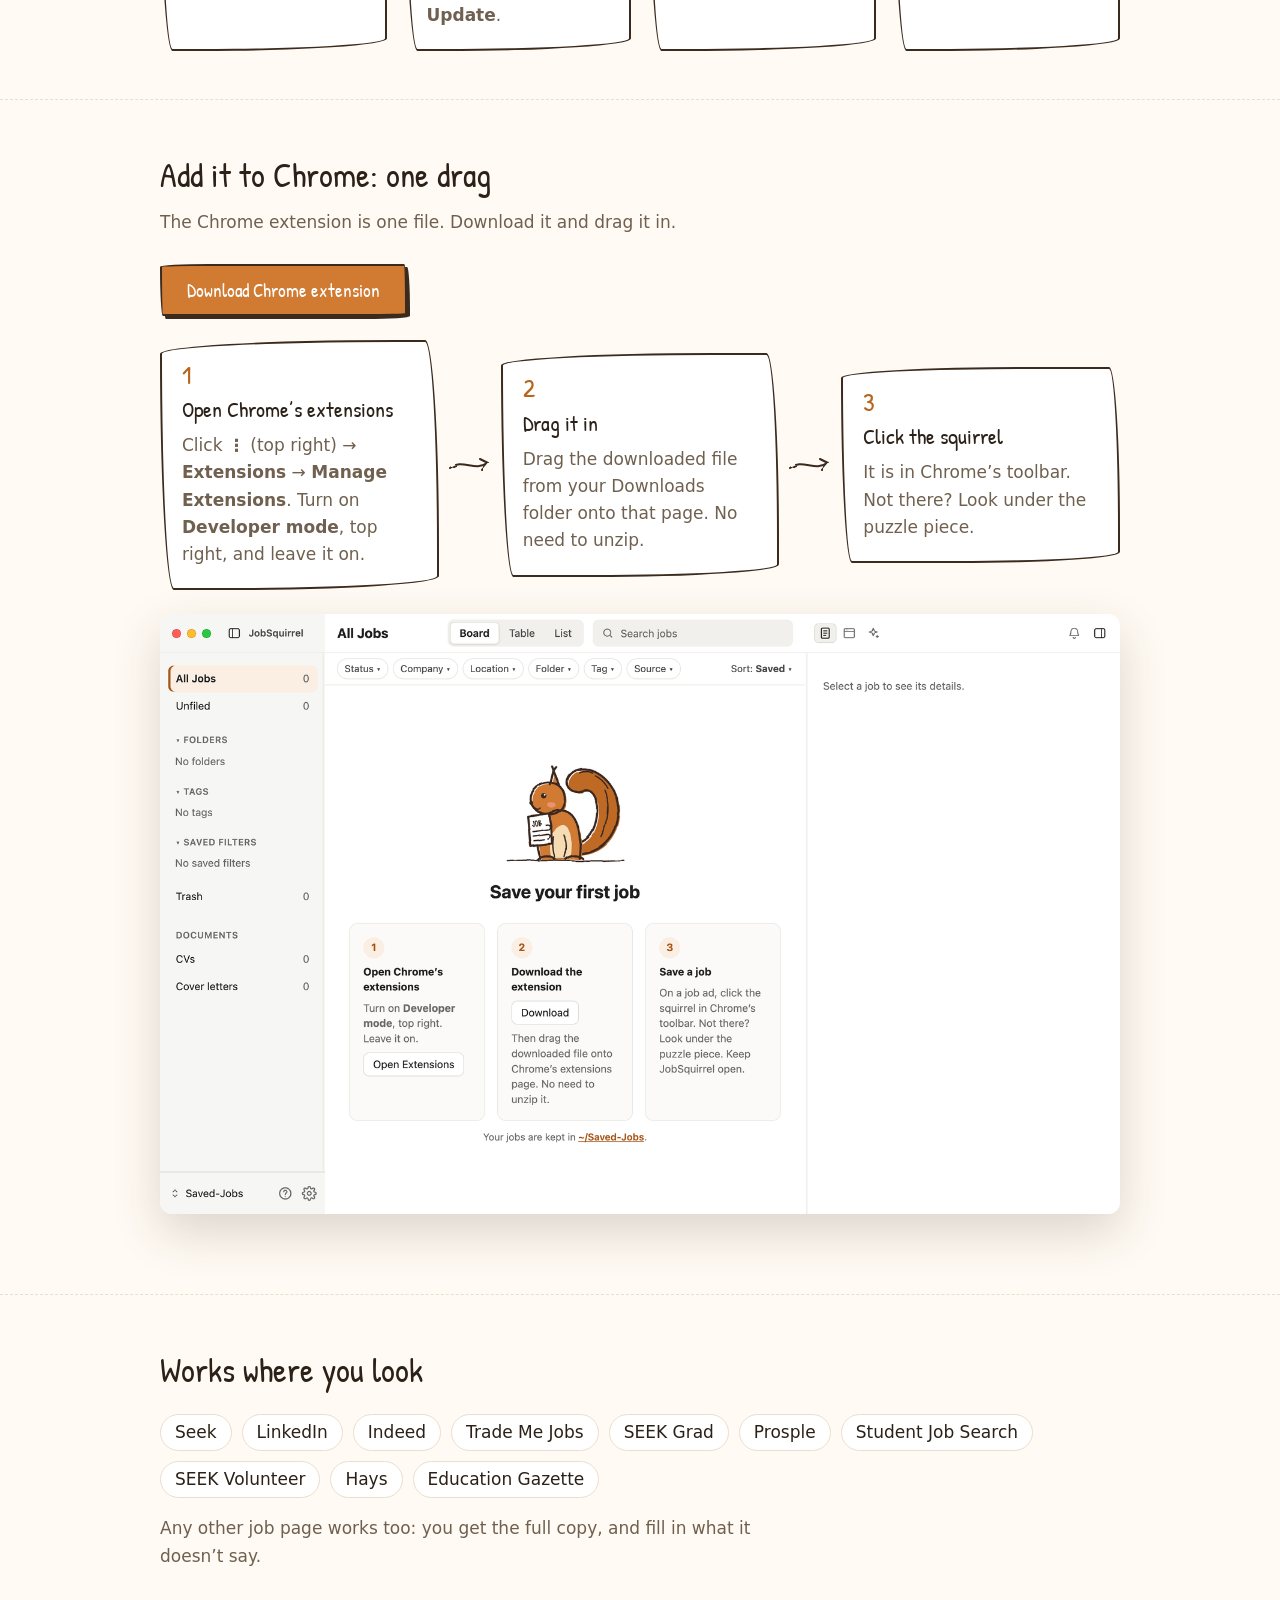
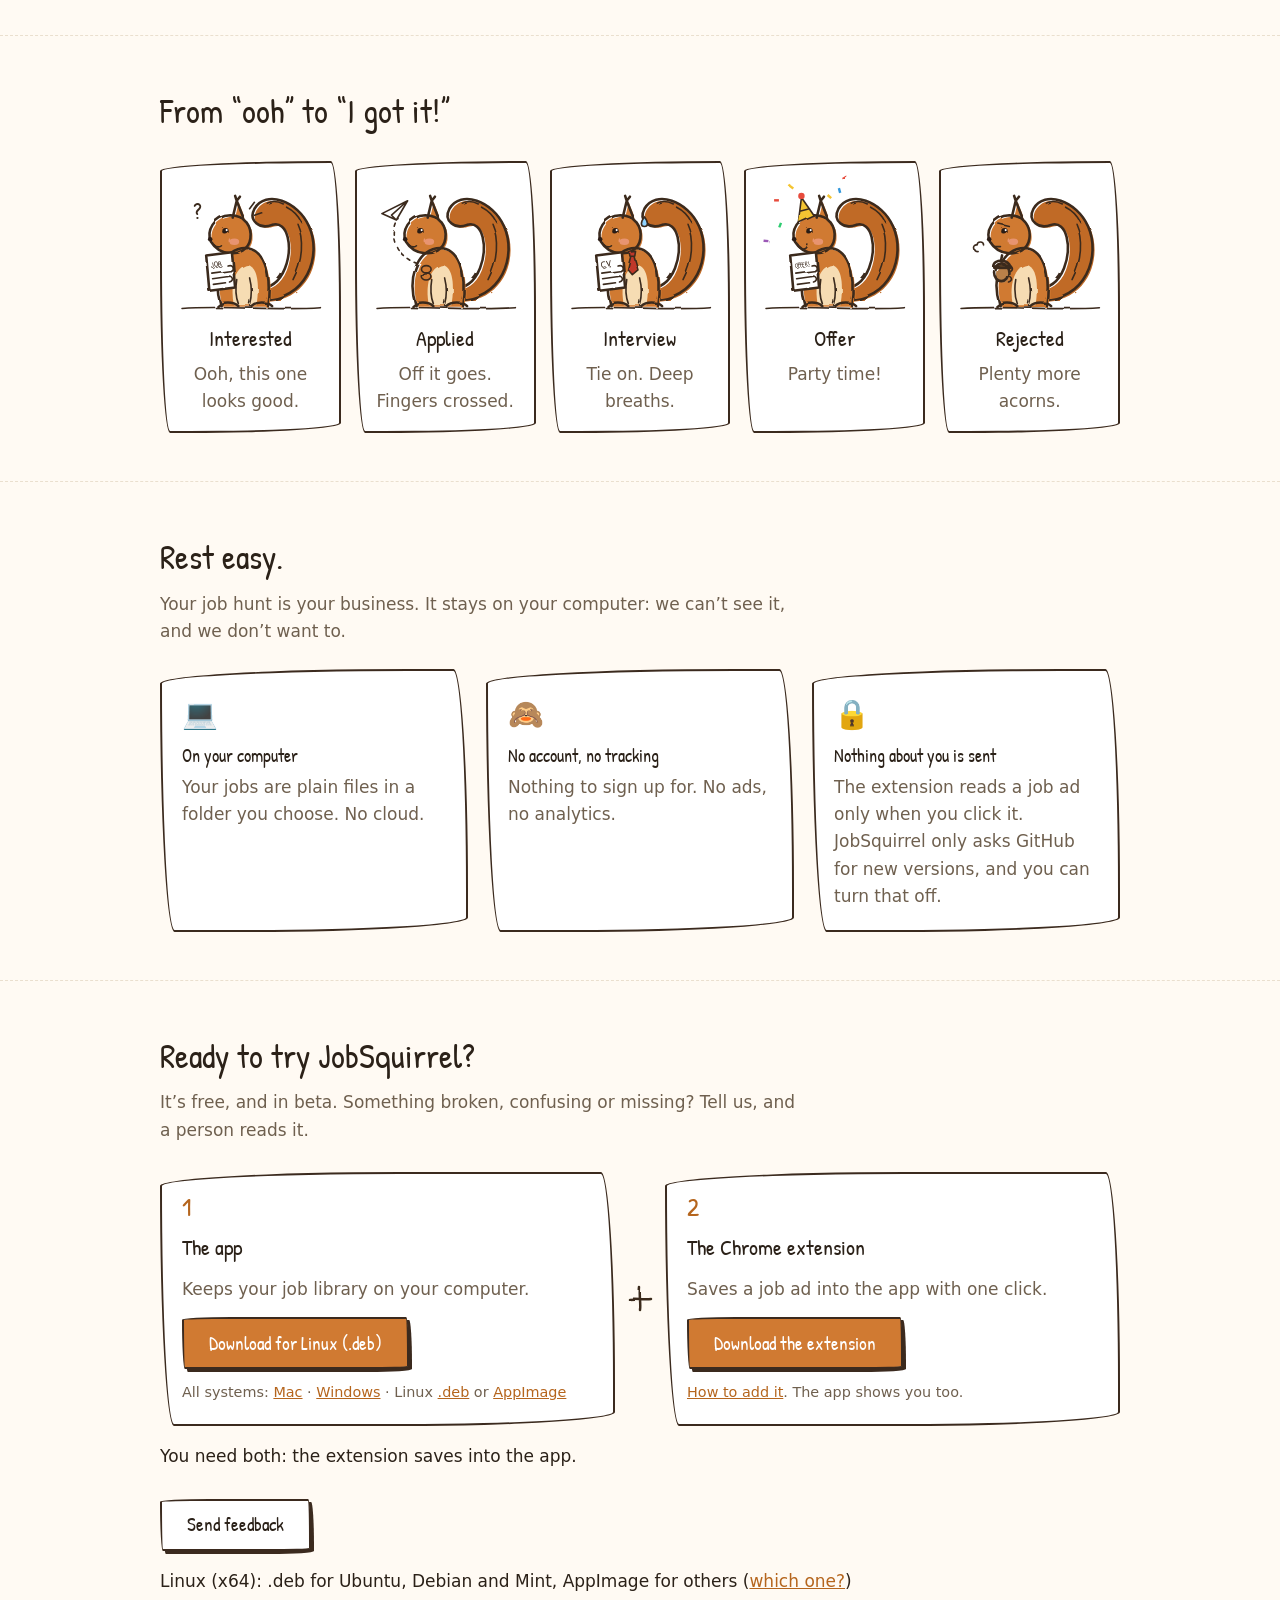
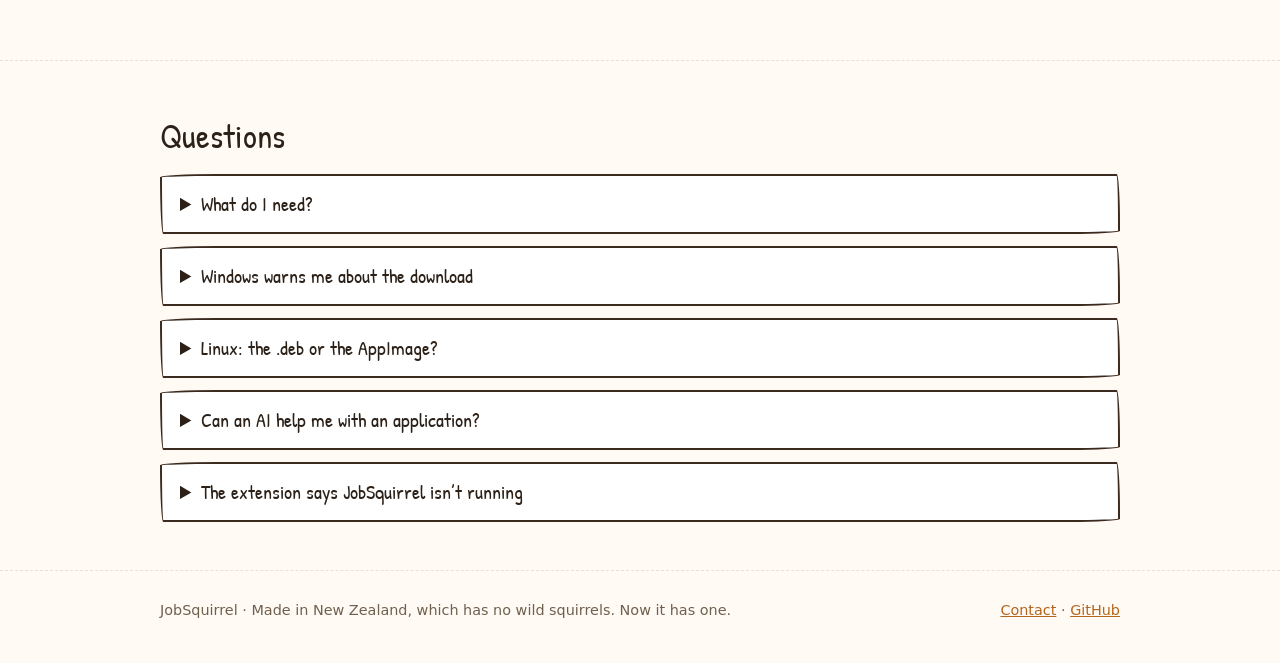
==== commit 63d3e973: "Home page copy in Zotero's manner: free up front, verb-led feature headings, privacy as a promise, a" ====
--- a/index.html
+++ b/index.html
@@ -4,7 +4,7 @@
 <meta charset="utf-8">
 <meta name="viewport" content="width=device-width, initial-scale=1">
 <title>JobSquirrel: your all-in-one job hunting dashboard</title>
-<meta name="description" content="Your personal all-in-one job hunting dashboard. Save any job ad with one click, and see every application, deadline, interview and CV on one screen. Free, for Mac, Windows and Linux.">
+<meta name="description" content="Your personal all-in-one job hunting dashboard. A free app that saves any job ad with one click, and see every application, deadline, interview and CV on one screen. Free, for Mac, Windows and Linux.">
 <link rel="icon" href="squirrel.svg" type="image/svg+xml">
 <meta property="og:title" content="JobSquirrel: your all-in-one job hunting dashboard">
 <meta property="og:description" content="Save any job ad with one click. See every application, deadline, interview and CV on one screen.">
@@ -51,7 +51,7 @@
 <ellipse class="ink thin" cx="150" cy="44" rx="7" ry="9"/><path class="ink thin" d="M142 39 C142 31 158 31 158 39 Z"/></g>
 </g></svg>
     <h1>Your personal all-in-one <u>job hunting dashboard.</u></h1>
-    <p>Save any job ad with one click. Then see every application, deadline, interview and CV on one screen.</p>
+    <p>A free app that saves any job ad with one click, then keeps every application, deadline, interview and CV on one screen.</p>
     <div class="get">
       <div class="card"><div class="step">1</div><h3>The app</h3><p>Keeps your job library on your computer.</p>
         <a class="btn primary" data-app href="https://github.com/foxnz/landfern/releases/latest/download/JobSquirrel.dmg">Download for Mac</a>
@@ -96,19 +96,19 @@
 
   <section id="features">
     <div class="wrap">
-      <h2>Everything about your job hunt, in one place</h2>
+      <h2>Meet JobSquirrel.</h2>
       <p class="lead">From the ad you spot to the offer you sign.</p>
       <div class="feature" id="save">
         <div class="feature-text">
-          <h3>See a job. Click. Done.</h3>
-          <p>On a job ad, click the squirrel in Chrome’s toolbar. JobSquirrel fills in the title, company, pay, location and closing date, and keeps a full copy of the ad.</p>
+          <h3>Save with a click.</h3>
+          <p>Spotted a role on Seek, LinkedIn or Trade Me Jobs? Click the squirrel in Chrome’s toolbar. JobSquirrel fills in the title, company, pay, location and closing date, and keeps a full copy of the ad.</p>
           <ul class="points"><li>Seek, LinkedIn, Indeed, Trade Me Jobs and any other job page</li><li><b>Show in App</b> takes you straight to it</li><li>Saved it before? The squirrel says so</li></ul>
         </div>
         <figure class="shot"><img src="screens/save-job.gif" width="1600" height="1000" loading="lazy" alt="On a job ad in Chrome, a click on the squirrel saves the job, and Show in App opens it in JobSquirrel."></figure>
       </div>
       <div class="feature flip" id="copy">
         <div class="feature-text">
-          <h3>Your own copy of every ad</h3>
+          <h3>Keep every ad.</h3>
           <p>Ads come down when the job closes, often just before your interview. Your copy stays, as the ad looked, and opens without the internet.</p>
           <ul class="points"><li>The whole ad: the role, what they want, how to apply</li><li><b>Open Original</b> when the live ad is still there</li></ul>
         </div>
@@ -116,7 +116,7 @@
       </div>
       <div class="feature" id="track">
         <div class="feature-text">
-          <h3>Every application at a glance</h3>
+          <h3>Track every application.</h3>
           <p>Drag a card from Applied to Interview, and the job follows. Use the Board, a Table or a List, whichever suits you.</p>
           <ul class="points"><li>Status, applied date, follow-up and next step</li><li>Interview notes, stars for how keen you are, fields of your own</li><li>Folders and tags for each job hunt</li></ul>
         </div>
@@ -124,7 +124,7 @@
       </div>
       <div class="feature flip" id="find">
         <div class="feature-text">
-          <h3>Find any job in seconds</h3>
+          <h3>Find any job in seconds.</h3>
           <p>Search everything you saved, then narrow it down by status, company, location, folder, tag or site. Keep the filters you use often in the sidebar.</p>
           <ul class="points"><li>Finds jobs by title, company, place, tag or folder</li><li>Saved filters, one click away</li></ul>
         </div>
@@ -132,7 +132,7 @@
       </div>
       <div class="feature" id="cvs-feature">
         <div class="feature-text">
-          <h3>Know which CV you sent</h3>
+          <h3>Know which CV you sent.</h3>
           <p>Keep each version of your CV and cover letter in one place, and link it to the jobs you sent it with. When they call, you know exactly what they read.</p>
           <ul class="points"><li>PDF and Word files, kept with your jobs</li><li>See how many jobs used each version</li></ul>
         </div>
@@ -140,7 +140,7 @@
       </div>
       <div class="feature flip" id="ai">
         <div class="feature-text">
-          <h3>Chat about a job with the AI you already use</h3>
+          <h3>Prepare with your own AI.</h3>
           <p>Ask for a cover letter, interview questions, or what the employer really wants. <b>Claude Code</b> or <b>Codex</b> opens inside JobSquirrel with a copy of the ad, your notes and your CV.</p>
           <ul class="points"><li>Your own Claude or ChatGPT plan, signed in as you</li><li>Use what it writes as this job’s cover letter, in one click</li><li>JobSquirrel sells no AI and sends nothing itself</li></ul>
         </div>
@@ -148,8 +148,8 @@
       </div>
       <div class="feature" id="seek">
         <div class="feature-text">
-          <h3>See what you’ve already saved</h3>
-          <p>On Seek’s search results, the jobs you saved carry a label with their status, so you never read the same ad twice.</p>
+          <h3>Never read an ad twice.</h3>
+          <p>On Seek’s search results, the jobs you saved carry a label with their status.</p>
           <ul class="points"><li>Turn it on in the extension’s settings</li><li>Checked against your own library, on your computer</li></ul>
         </div>
         <figure class="shot crop" style="--ar: 16 / 10; --pos: center top"><picture><img src="screens/seek-labels.png" width="1600" height="1000" loading="lazy" alt="Seek search results where saved jobs carry a JobSquirrel label with their status: Interested, Applied, Interview, Offer."></picture></figure>
@@ -303,7 +303,8 @@
 
   <section id="privacy">
     <div class="wrap">
-      <h2>Yours, and only yours</h2>
+      <h2>Rest easy.</h2>
+      <p class="lead">Your job hunt is your business. It stays on your computer: we can’t see it, and we don’t want to.</p>
       <div class="more three">
         <div class="card"><div class="icon" aria-hidden="true">💻</div><h3>On your computer</h3><p>Your jobs are plain files in a folder you choose. No cloud.</p></div>
         <div class="card"><div class="icon" aria-hidden="true">🙈</div><h3>No account, no tracking</h3><p>Nothing to sign up for. No ads, no analytics.</p></div>
@@ -314,8 +315,8 @@
 
   <section id="try">
     <div class="wrap">
-      <h2>It’s in beta. Help shape it.</h2>
-      <p class="lead">Something broken, confusing or missing? Tell us, and a person reads it.</p>
+      <h2>Ready to try JobSquirrel?</h2>
+      <p class="lead">It’s free, and in beta. Something broken, confusing or missing? Tell us, and a person reads it.</p>
       <div class="get">
         <div class="card"><div class="step">1</div><h3>The app</h3><p>Keeps your job library on your computer.</p>
           <a class="btn primary" data-app href="https://github.com/foxnz/landfern/releases/latest/download/JobSquirrel.dmg">Download for Mac</a>
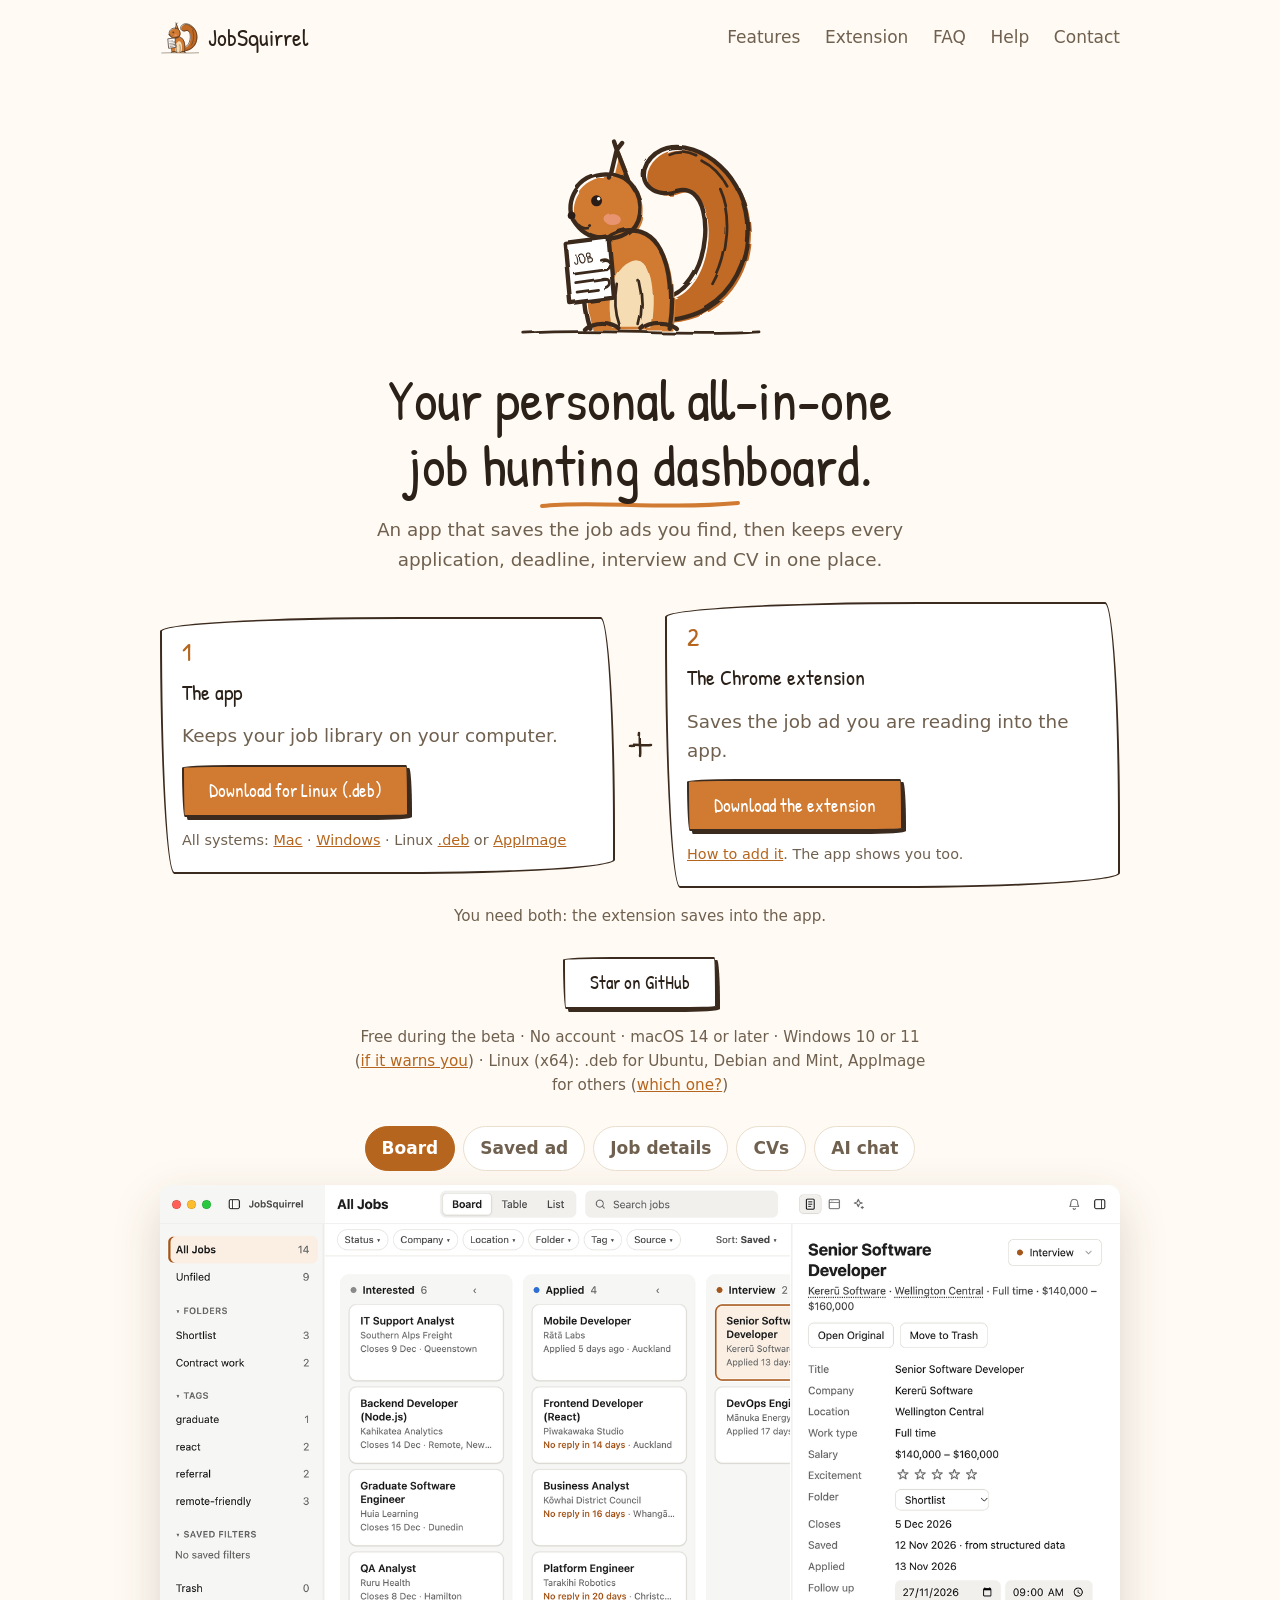
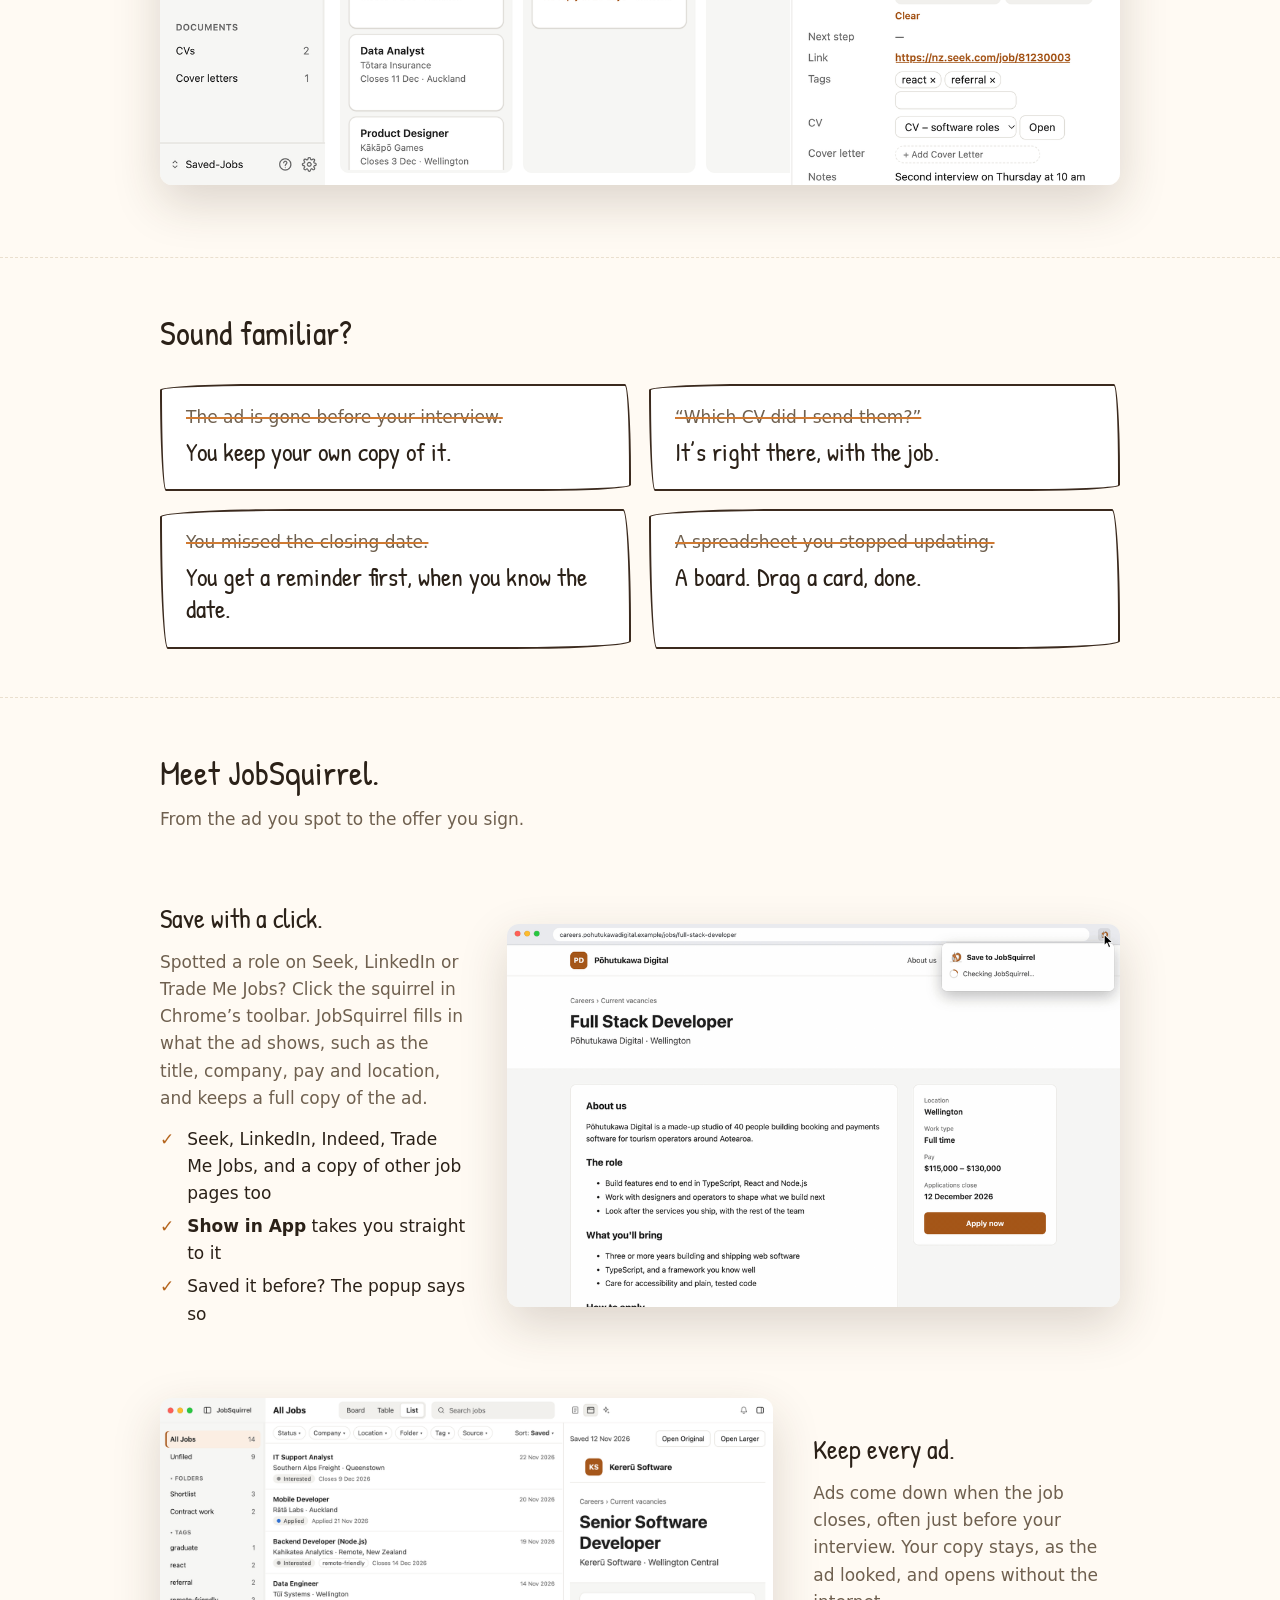
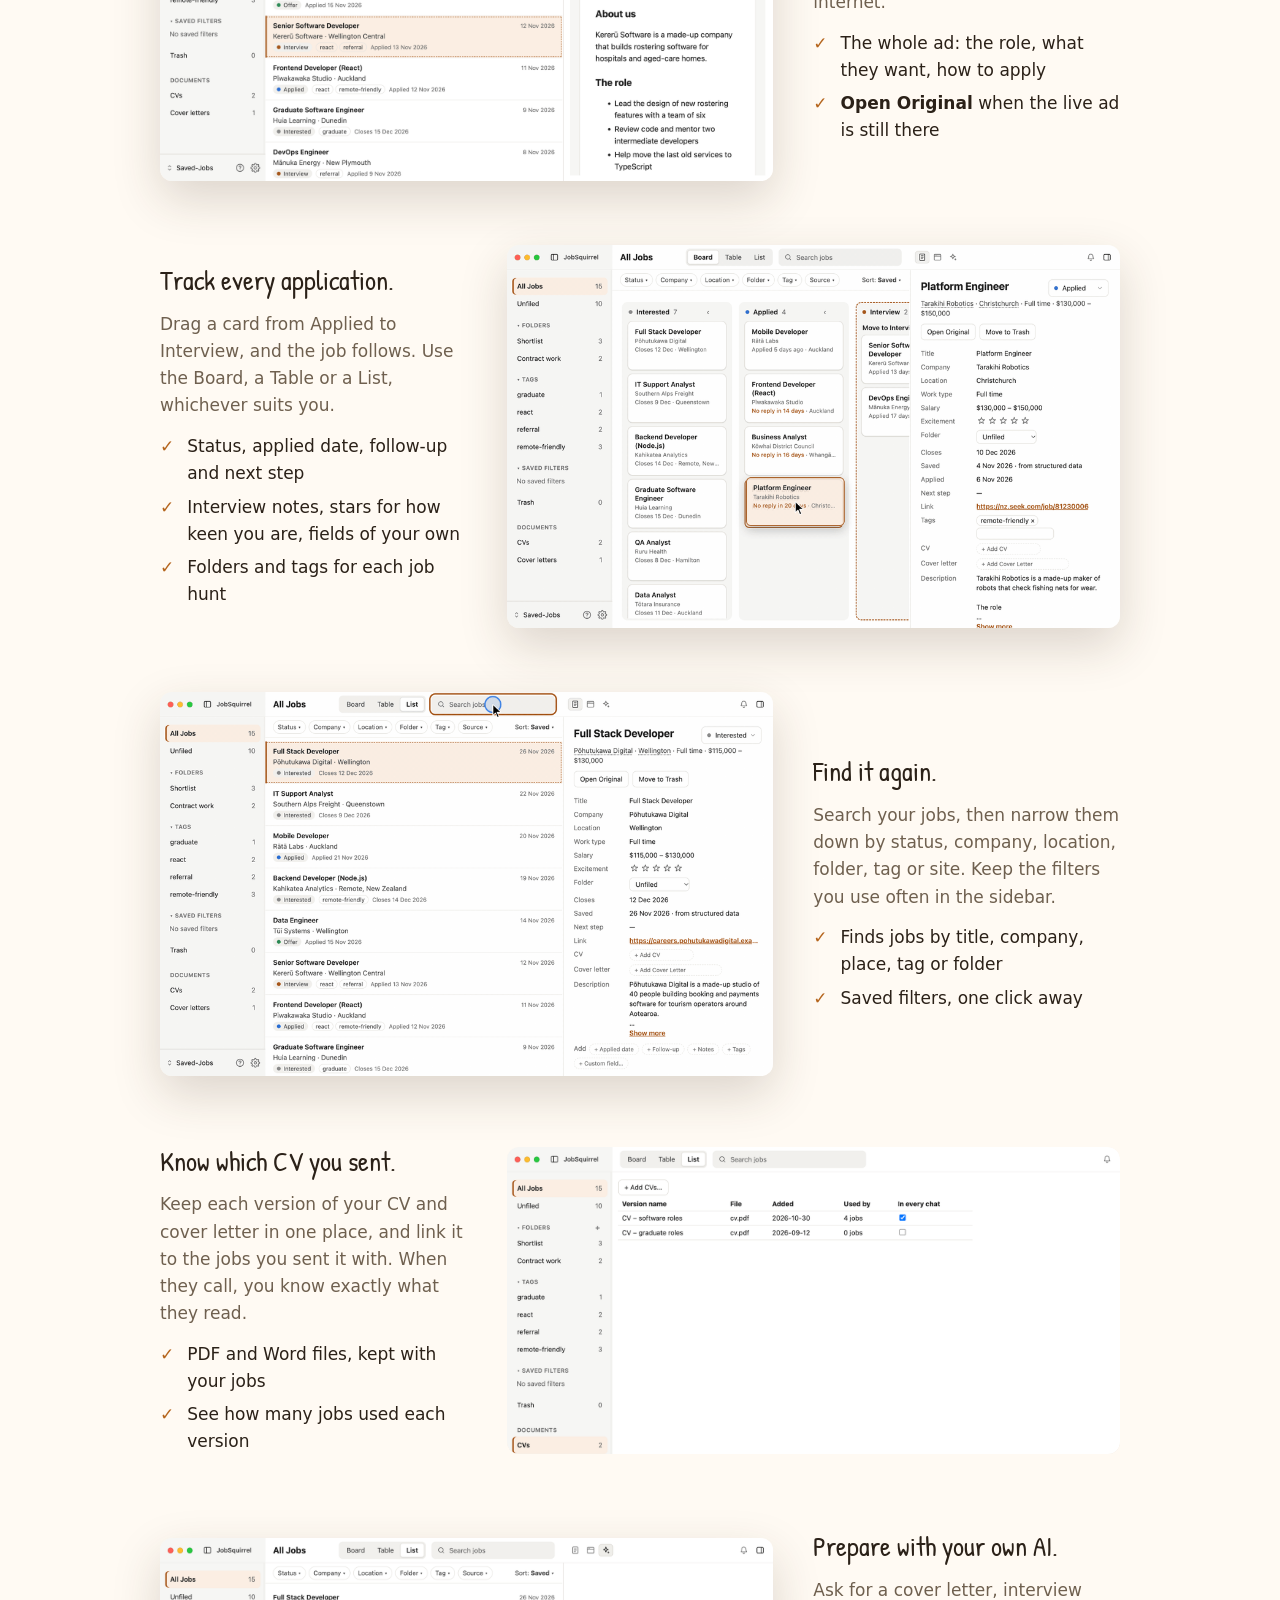
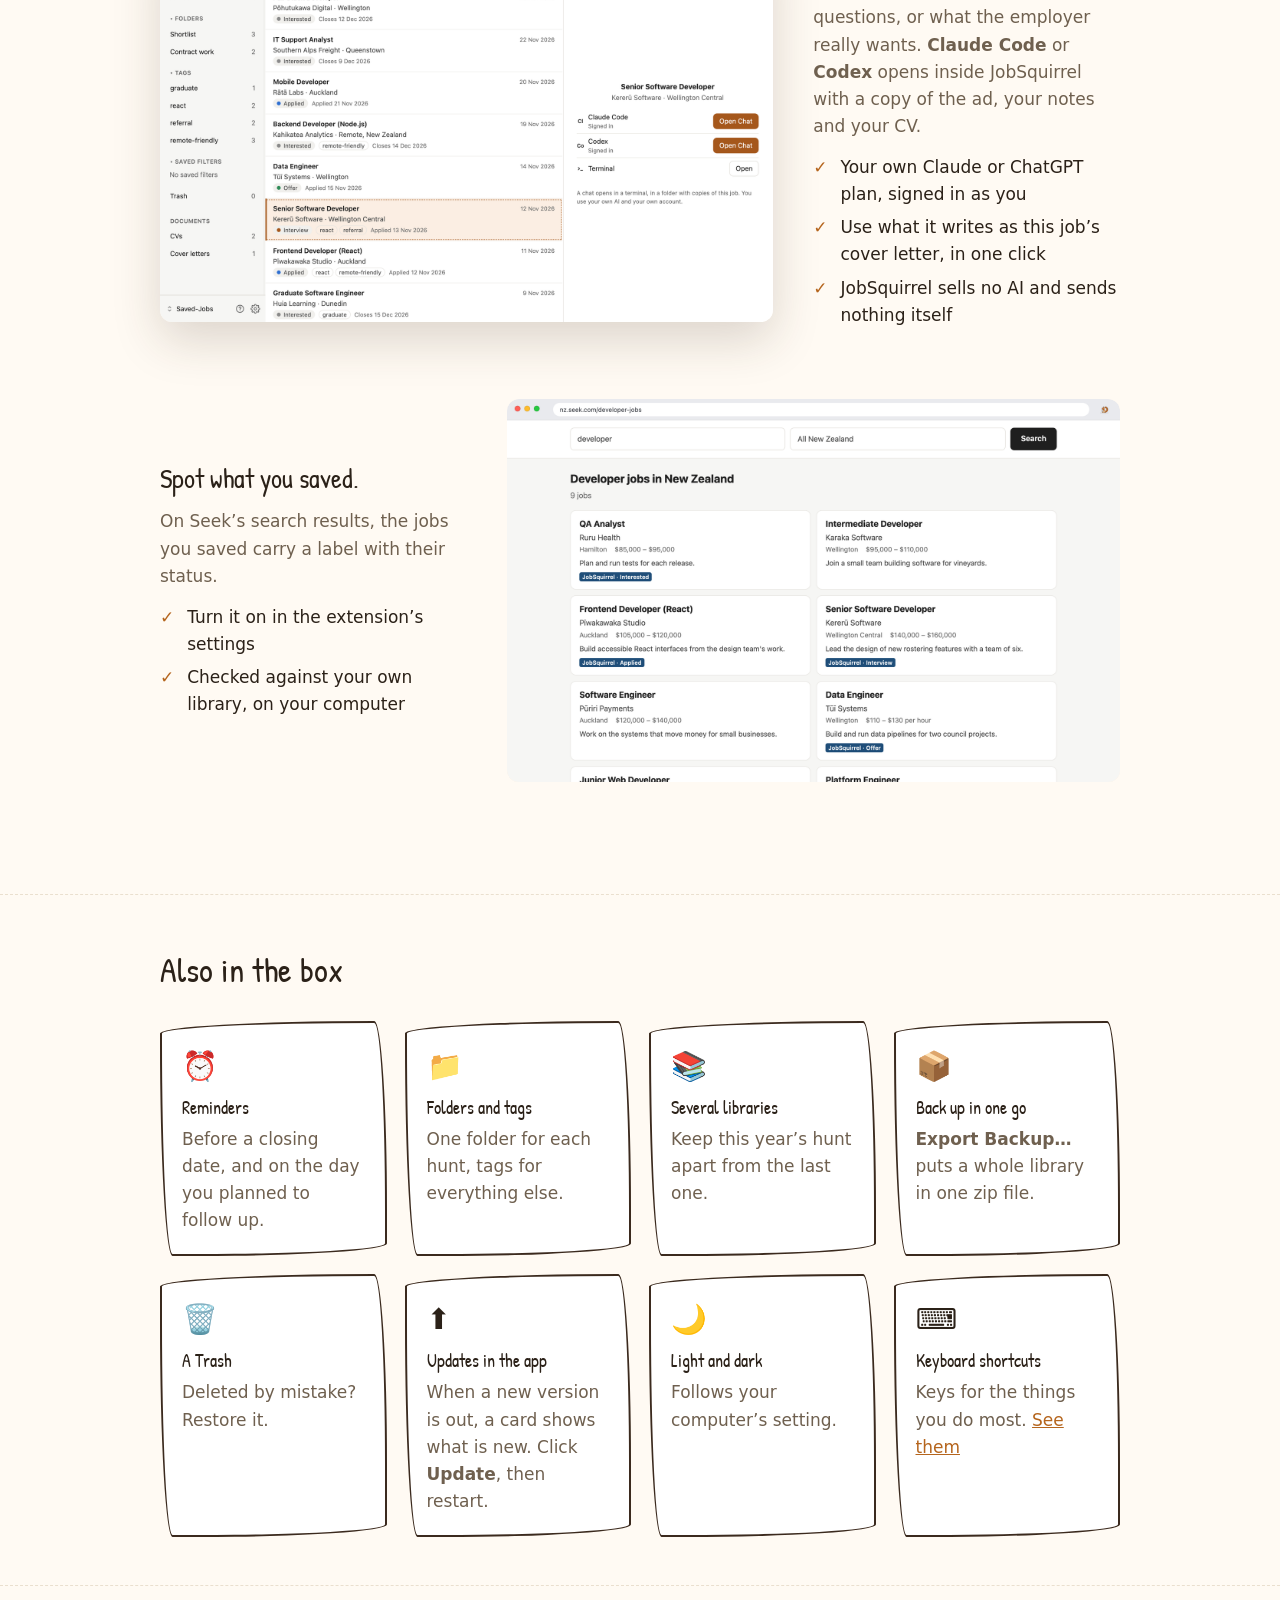
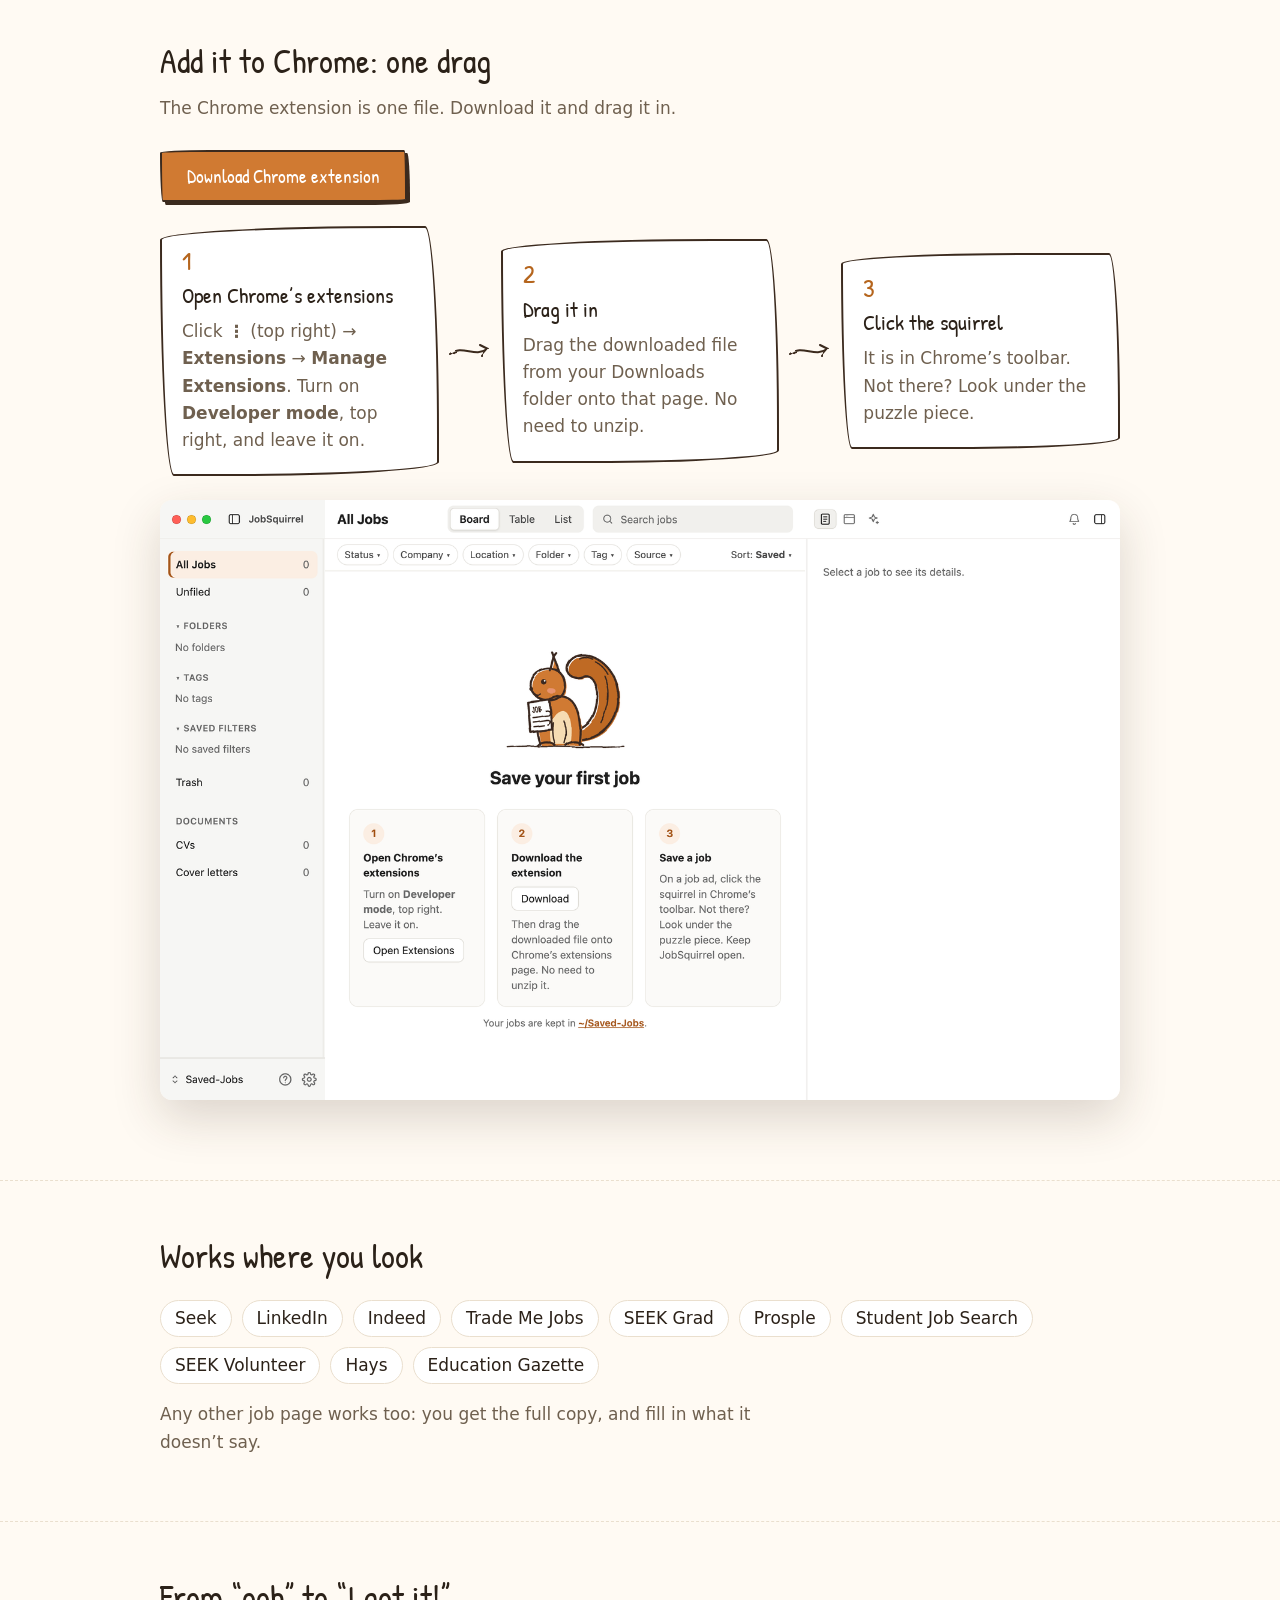
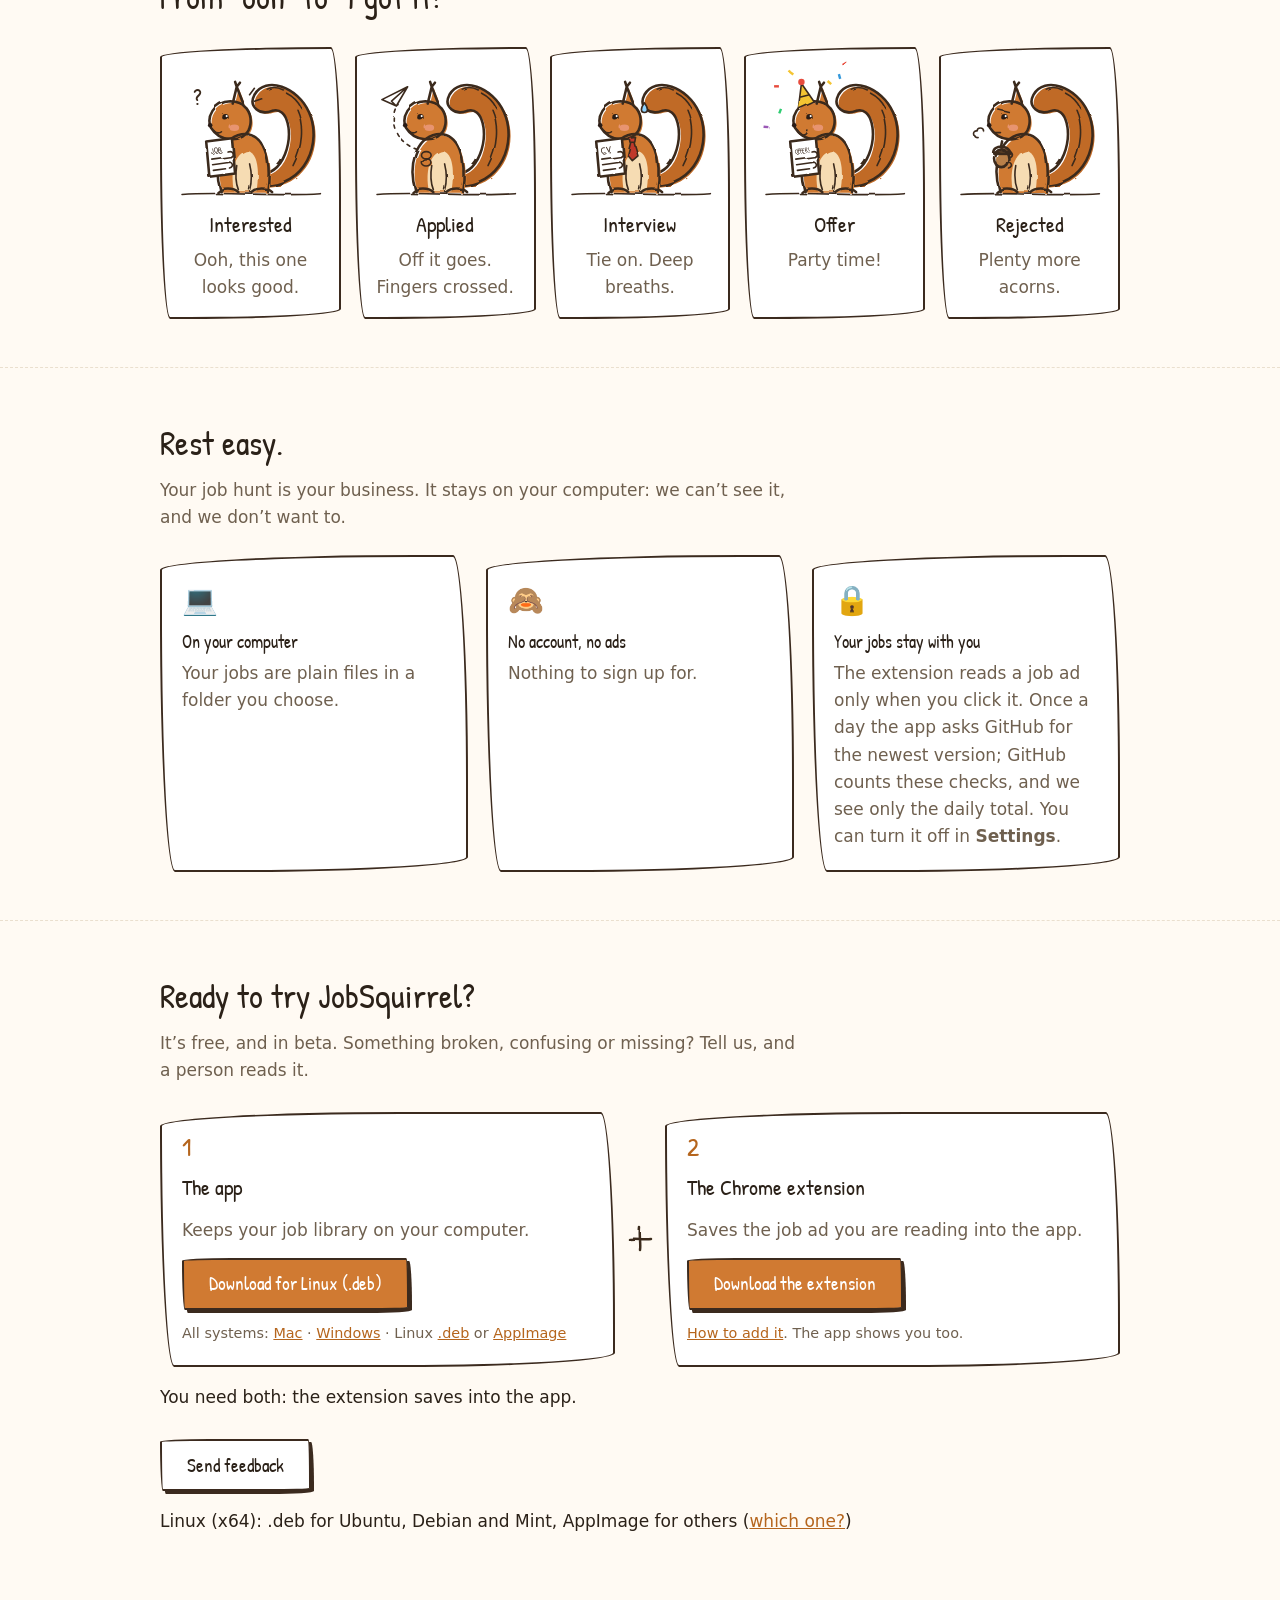
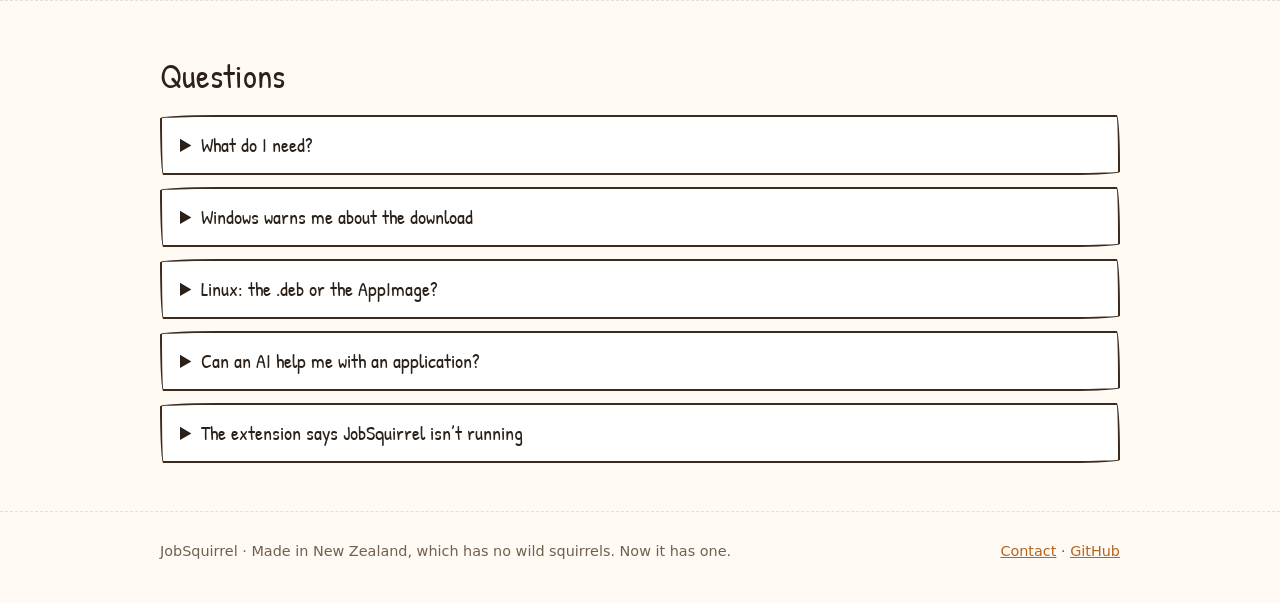
==== commit 4295903e: "Say only what is true: no 'any job ad' or 'one click', the update check counted by GitHub, search, c" ====
--- a/index.html
+++ b/index.html
@@ -4,10 +4,10 @@
 <meta charset="utf-8">
 <meta name="viewport" content="width=device-width, initial-scale=1">
 <title>JobSquirrel: your all-in-one job hunting dashboard</title>
-<meta name="description" content="Your personal all-in-one job hunting dashboard. A free app that saves any job ad with one click, and see every application, deadline, interview and CV on one screen. Free, for Mac, Windows and Linux.">
+<meta name="description" content="Your personal all-in-one job hunting dashboard. An app that saves the job ads you find, then keeps every application, deadline, interview and CV in one place. Free during the beta, for Mac, Windows and Linux.">
 <link rel="icon" href="squirrel.svg" type="image/svg+xml">
 <meta property="og:title" content="JobSquirrel: your all-in-one job hunting dashboard">
-<meta property="og:description" content="Save any job ad with one click. See every application, deadline, interview and CV on one screen.">
+<meta property="og:description" content="Save the job ads you find. Keep every application, deadline, interview and CV in one place.">
 <meta property="og:url" content="https://jobsquirrel.nz/">
 <meta property="og:image" content="https://jobsquirrel.nz/screens/board.png">
 <link rel="stylesheet" href="style.css">
@@ -51,19 +51,19 @@
 <ellipse class="ink thin" cx="150" cy="44" rx="7" ry="9"/><path class="ink thin" d="M142 39 C142 31 158 31 158 39 Z"/></g>
 </g></svg>
     <h1>Your personal all-in-one <u>job hunting dashboard.</u></h1>
-    <p>A free app that saves any job ad with one click, then keeps every application, deadline, interview and CV on one screen.</p>
+    <p>An app that saves the job ads you find, then keeps every application, deadline, interview and CV in one place.</p>
     <div class="get">
       <div class="card"><div class="step">1</div><h3>The app</h3><p>Keeps your job library on your computer.</p>
         <a class="btn primary" data-app href="https://github.com/foxnz/landfern/releases/latest/download/JobSquirrel.dmg">Download for Mac</a>
         <p class="other">All systems: <a href="https://github.com/foxnz/landfern/releases/latest/download/JobSquirrel.dmg">Mac</a> · <a href="https://github.com/foxnz/landfern/releases/latest/download/JobSquirrel-Setup.exe">Windows</a> · Linux <a href="https://github.com/foxnz/landfern/releases/latest/download/JobSquirrel-amd64.deb">.deb</a> or <a href="https://github.com/foxnz/landfern/releases/latest/download/JobSquirrel-x86_64.AppImage">AppImage</a></p></div>
       <svg class="plus" viewBox="0 0 30 30" aria-hidden="true"><path class="ink" d="M15 4 C14 12 16 19 15 26 M4 15 C12 14 19 16 26 15" filter="url(#rough)"/></svg>
-      <div class="card"><div class="step">2</div><h3>The Chrome extension</h3><p>Saves a job ad into the app with one click.</p>
+      <div class="card"><div class="step">2</div><h3>The Chrome extension</h3><p>Saves the job ad you are reading into the app.</p>
         <a class="btn primary" href="https://github.com/foxnz/landfern/releases/latest/download/JobSquirrel-Chrome-extension.zip">Download the extension</a>
         <p class="other"><a href="#extension">How to add it</a>. The app shows you too.</p></div>
     </div>
     <p class="small">You need both: the extension saves into the app.</p>
     <div class="cta"><a class="btn ghost" href="https://github.com/foxnz/landfern">Star on GitHub</a></div>
-    <p class="small">Free · No account · macOS 14 or later · Windows 10 or 11 (<a href="#windows-warning">if it warns you</a>) · Linux (x64): .deb for Ubuntu, Debian and Mint, AppImage for others (<a href="help.html#install">which one?</a>)</p>
+    <p class="small">Free during the beta · No account · macOS 14 or later · Windows 10 or 11 (<a href="#windows-warning">if it warns you</a>) · Linux (x64): .deb for Ubuntu, Debian and Mint, AppImage for others (<a href="help.html#install">which one?</a>)</p>
     <div class="tour">
       <div class="tour-tabs" role="tablist" aria-label="Look inside JobSquirrel">
         <button type="button" role="tab" id="tour-board" aria-controls="tour-panel" aria-selected="true" tabindex="0" data-shot="board">Board</button>
@@ -88,7 +88,7 @@
       <div class="swaps">
         <div class="card"><p><s>The ad is gone before your interview.</s></p><p><b>You keep your own copy of it.</b></p></div>
         <div class="card"><p><s>“Which CV did I send them?”</s></p><p><b>It’s right there, with the job.</b></p></div>
-        <div class="card"><p><s>You missed the closing date.</s></p><p><b>You get a reminder first.</b></p></div>
+        <div class="card"><p><s>You missed the closing date.</s></p><p><b>You get a reminder first, when you know the date.</b></p></div>
         <div class="card"><p><s>A spreadsheet you stopped updating.</s></p><p><b>A board. Drag a card, done.</b></p></div>
       </div>
     </div>
@@ -101,8 +101,8 @@
       <div class="feature" id="save">
         <div class="feature-text">
           <h3>Save with a click.</h3>
-          <p>Spotted a role on Seek, LinkedIn or Trade Me Jobs? Click the squirrel in Chrome’s toolbar. JobSquirrel fills in the title, company, pay, location and closing date, and keeps a full copy of the ad.</p>
-          <ul class="points"><li>Seek, LinkedIn, Indeed, Trade Me Jobs and any other job page</li><li><b>Show in App</b> takes you straight to it</li><li>Saved it before? The squirrel says so</li></ul>
+          <p>Spotted a role on Seek, LinkedIn or Trade Me Jobs? Click the squirrel in Chrome’s toolbar. JobSquirrel fills in what the ad shows, such as the title, company, pay and location, and keeps a full copy of the ad.</p>
+          <ul class="points"><li>Seek, LinkedIn, Indeed, Trade Me Jobs, and a copy of other job pages too</li><li><b>Show in App</b> takes you straight to it</li><li>Saved it before? The popup says so</li></ul>
         </div>
         <figure class="shot"><img src="screens/save-job.gif" width="1600" height="1000" loading="lazy" alt="On a job ad in Chrome, a click on the squirrel saves the job, and Show in App opens it in JobSquirrel."></figure>
       </div>
@@ -112,7 +112,7 @@
           <p>Ads come down when the job closes, often just before your interview. Your copy stays, as the ad looked, and opens without the internet.</p>
           <ul class="points"><li>The whole ad: the role, what they want, how to apply</li><li><b>Open Original</b> when the live ad is still there</li></ul>
         </div>
-        <figure class="shot crop" style="--ar: 1 / 1; --pos: right top"><picture><source media="(prefers-color-scheme: dark)" srcset="screens/saved-page-dark.png"><img src="screens/saved-page.png" width="1600" height="1000" loading="lazy" alt="A job selected in the list, with its saved copy of the ad at the right."></picture></figure>
+        <figure class="shot"><picture><source media="(prefers-color-scheme: dark)" srcset="screens/saved-page-dark.png"><img src="screens/saved-page.png" width="1600" height="1000" loading="lazy" alt="A job selected in the list, with its saved copy of the ad at the right."></picture></figure>
       </div>
       <div class="feature" id="track">
         <div class="feature-text">
@@ -124,8 +124,8 @@
       </div>
       <div class="feature flip" id="find">
         <div class="feature-text">
-          <h3>Find any job in seconds.</h3>
-          <p>Search everything you saved, then narrow it down by status, company, location, folder, tag or site. Keep the filters you use often in the sidebar.</p>
+          <h3>Find it again.</h3>
+          <p>Search your jobs, then narrow them down by status, company, location, folder, tag or site. Keep the filters you use often in the sidebar.</p>
           <ul class="points"><li>Finds jobs by title, company, place, tag or folder</li><li>Saved filters, one click away</li></ul>
         </div>
         <figure class="shot"><img src="screens/search-filter.gif" width="1600" height="1000" loading="lazy" alt="Typing “developer” in Search, then choosing a status, narrows the list."></figure>
@@ -148,7 +148,7 @@
       </div>
       <div class="feature" id="seek">
         <div class="feature-text">
-          <h3>Never read an ad twice.</h3>
+          <h3>Spot what you saved.</h3>
           <p>On Seek’s search results, the jobs you saved carry a label with their status.</p>
           <ul class="points"><li>Turn it on in the extension’s settings</li><li>Checked against your own library, on your computer</li></ul>
         </div>
@@ -164,11 +164,11 @@
         <div class="card"><div class="icon" aria-hidden="true">⏰</div><h3>Reminders</h3><p>Before a closing date, and on the day you planned to follow up.</p></div>
         <div class="card"><div class="icon" aria-hidden="true">📁</div><h3>Folders and tags</h3><p>One folder for each hunt, tags for everything else.</p></div>
         <div class="card"><div class="icon" aria-hidden="true">📚</div><h3>Several libraries</h3><p>Keep this year’s hunt apart from the last one.</p></div>
-        <div class="card"><div class="icon" aria-hidden="true">📦</div><h3>Back up in one go</h3><p><b>Export Backup…</b> puts everything in one zip file.</p></div>
+        <div class="card"><div class="icon" aria-hidden="true">📦</div><h3>Back up in one go</h3><p><b>Export Backup…</b> puts a whole library in one zip file.</p></div>
         <div class="card"><div class="icon" aria-hidden="true">🗑️</div><h3>A Trash</h3><p>Deleted by mistake? Restore it.</p></div>
-        <div class="card"><div class="icon" aria-hidden="true">⬆️</div><h3>One-click updates</h3><p>When a new version is out, a card shows what is new. Click <b>Update</b>.</p></div>
+        <div class="card"><div class="icon" aria-hidden="true">⬆️</div><h3>Updates in the app</h3><p>When a new version is out, a card shows what is new. Click <b>Update</b>, then restart.</p></div>
         <div class="card"><div class="icon" aria-hidden="true">🌙</div><h3>Light and dark</h3><p>Follows your computer’s setting.</p></div>
-        <div class="card"><div class="icon" aria-hidden="true">⌨️</div><h3>Keyboard shortcuts</h3><p>For people who never touch the mouse. <a href="help.html#keys">See them</a></p></div>
+        <div class="card"><div class="icon" aria-hidden="true">⌨️</div><h3>Keyboard shortcuts</h3><p>Keys for the things you do most. <a href="help.html#keys">See them</a></p></div>
       </div>
     </div>
   </section>
@@ -306,9 +306,9 @@
       <h2>Rest easy.</h2>
       <p class="lead">Your job hunt is your business. It stays on your computer: we can’t see it, and we don’t want to.</p>
       <div class="more three">
-        <div class="card"><div class="icon" aria-hidden="true">💻</div><h3>On your computer</h3><p>Your jobs are plain files in a folder you choose. No cloud.</p></div>
-        <div class="card"><div class="icon" aria-hidden="true">🙈</div><h3>No account, no tracking</h3><p>Nothing to sign up for. No ads, no analytics.</p></div>
-        <div class="card"><div class="icon" aria-hidden="true">🔒</div><h3>Nothing about you is sent</h3><p>The extension reads a job ad only when you click it. JobSquirrel only asks GitHub for new versions, and you can turn that off.</p></div>
+        <div class="card"><div class="icon" aria-hidden="true">💻</div><h3>On your computer</h3><p>Your jobs are plain files in a folder you choose.</p></div>
+        <div class="card"><div class="icon" aria-hidden="true">🙈</div><h3>No account, no ads</h3><p>Nothing to sign up for.</p></div>
+        <div class="card"><div class="icon" aria-hidden="true">🔒</div><h3>Your jobs stay with you</h3><p>The extension reads a job ad only when you click it. Once a day the app asks GitHub for the newest version; GitHub counts these checks, and we see only the daily total. You can turn it off in <b>Settings</b>.</p></div>
       </div>
     </div>
   </section>
@@ -322,7 +322,7 @@
           <a class="btn primary" data-app href="https://github.com/foxnz/landfern/releases/latest/download/JobSquirrel.dmg">Download for Mac</a>
           <p class="other">All systems: <a href="https://github.com/foxnz/landfern/releases/latest/download/JobSquirrel.dmg">Mac</a> · <a href="https://github.com/foxnz/landfern/releases/latest/download/JobSquirrel-Setup.exe">Windows</a> · Linux <a href="https://github.com/foxnz/landfern/releases/latest/download/JobSquirrel-amd64.deb">.deb</a> or <a href="https://github.com/foxnz/landfern/releases/latest/download/JobSquirrel-x86_64.AppImage">AppImage</a></p></div>
         <svg class="plus" viewBox="0 0 30 30" aria-hidden="true"><path class="ink" d="M15 4 C14 12 16 19 15 26 M4 15 C12 14 19 16 26 15" filter="url(#rough)"/></svg>
-        <div class="card"><div class="step">2</div><h3>The Chrome extension</h3><p>Saves a job ad into the app with one click.</p>
+        <div class="card"><div class="step">2</div><h3>The Chrome extension</h3><p>Saves the job ad you are reading into the app.</p>
           <a class="btn primary" href="https://github.com/foxnz/landfern/releases/latest/download/JobSquirrel-Chrome-extension.zip">Download the extension</a>
           <p class="other"><a href="#extension">How to add it</a>. The app shows you too.</p></div>
       </div>
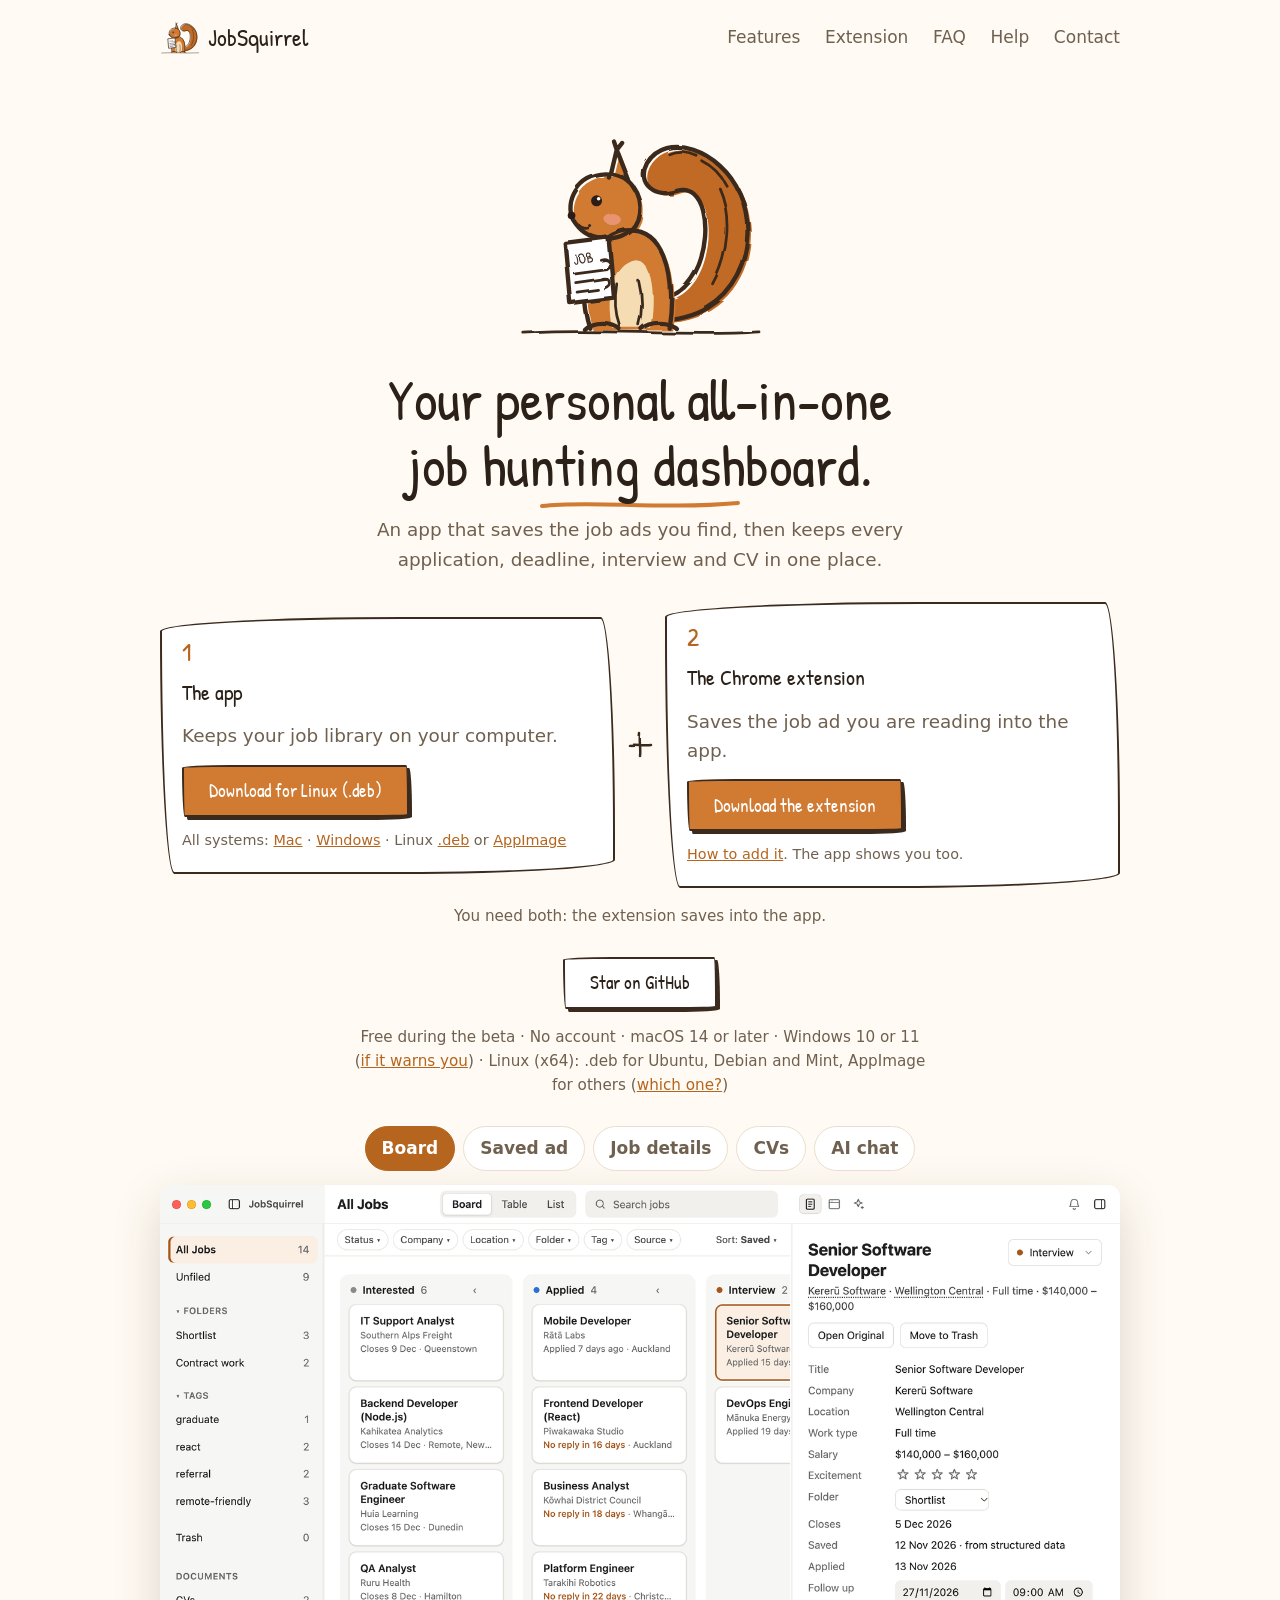
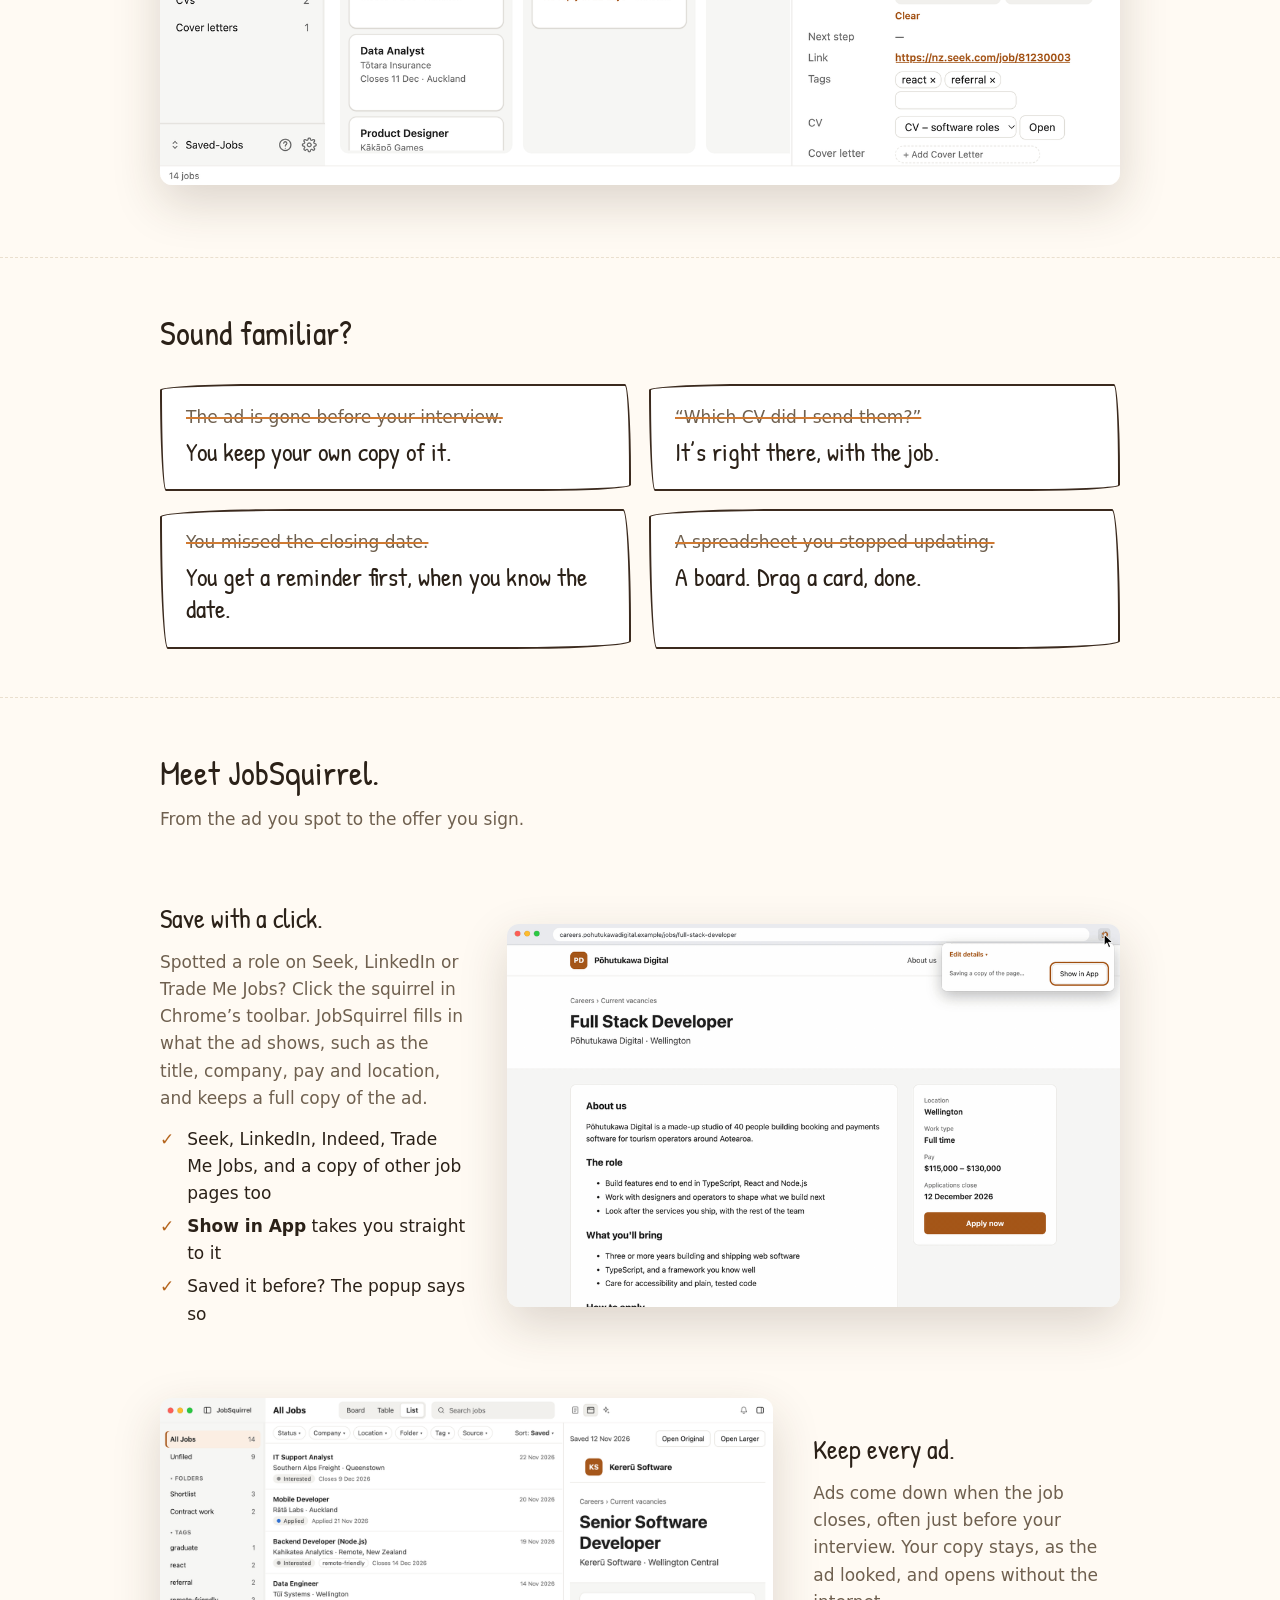
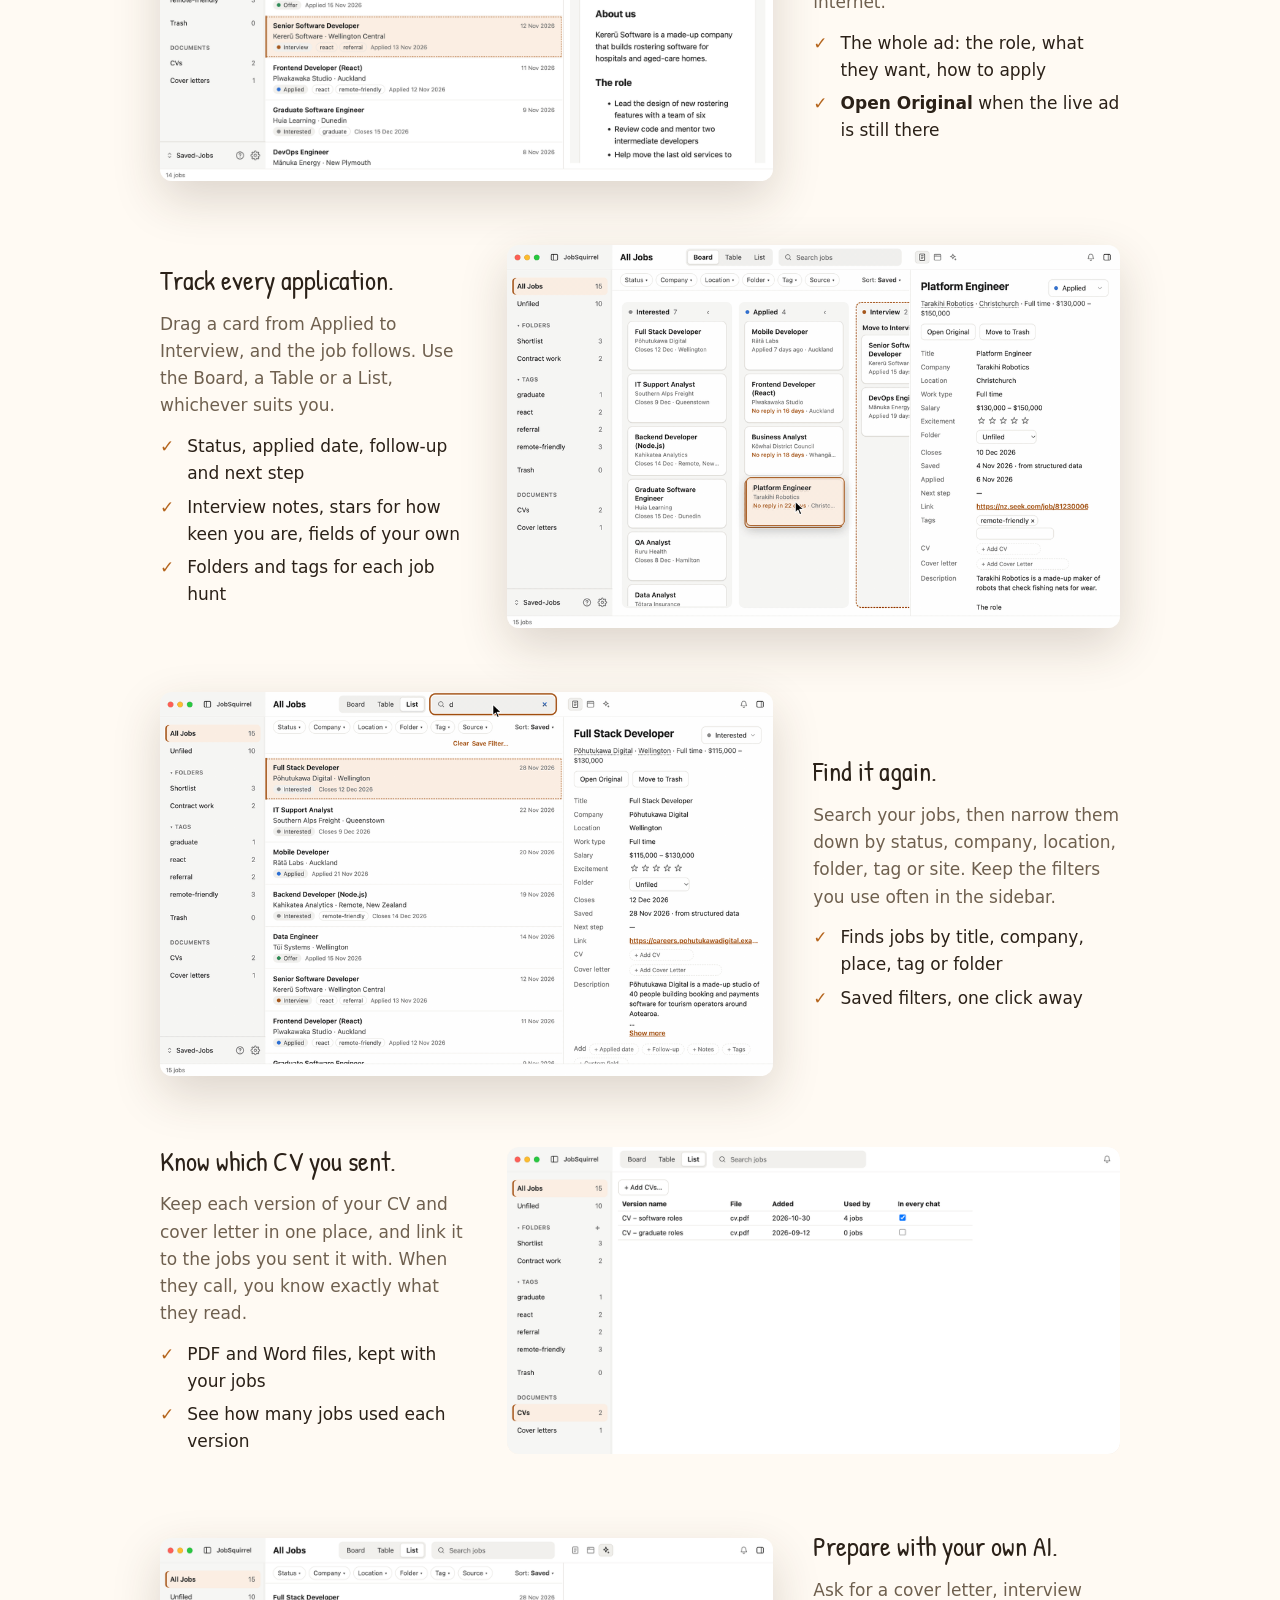
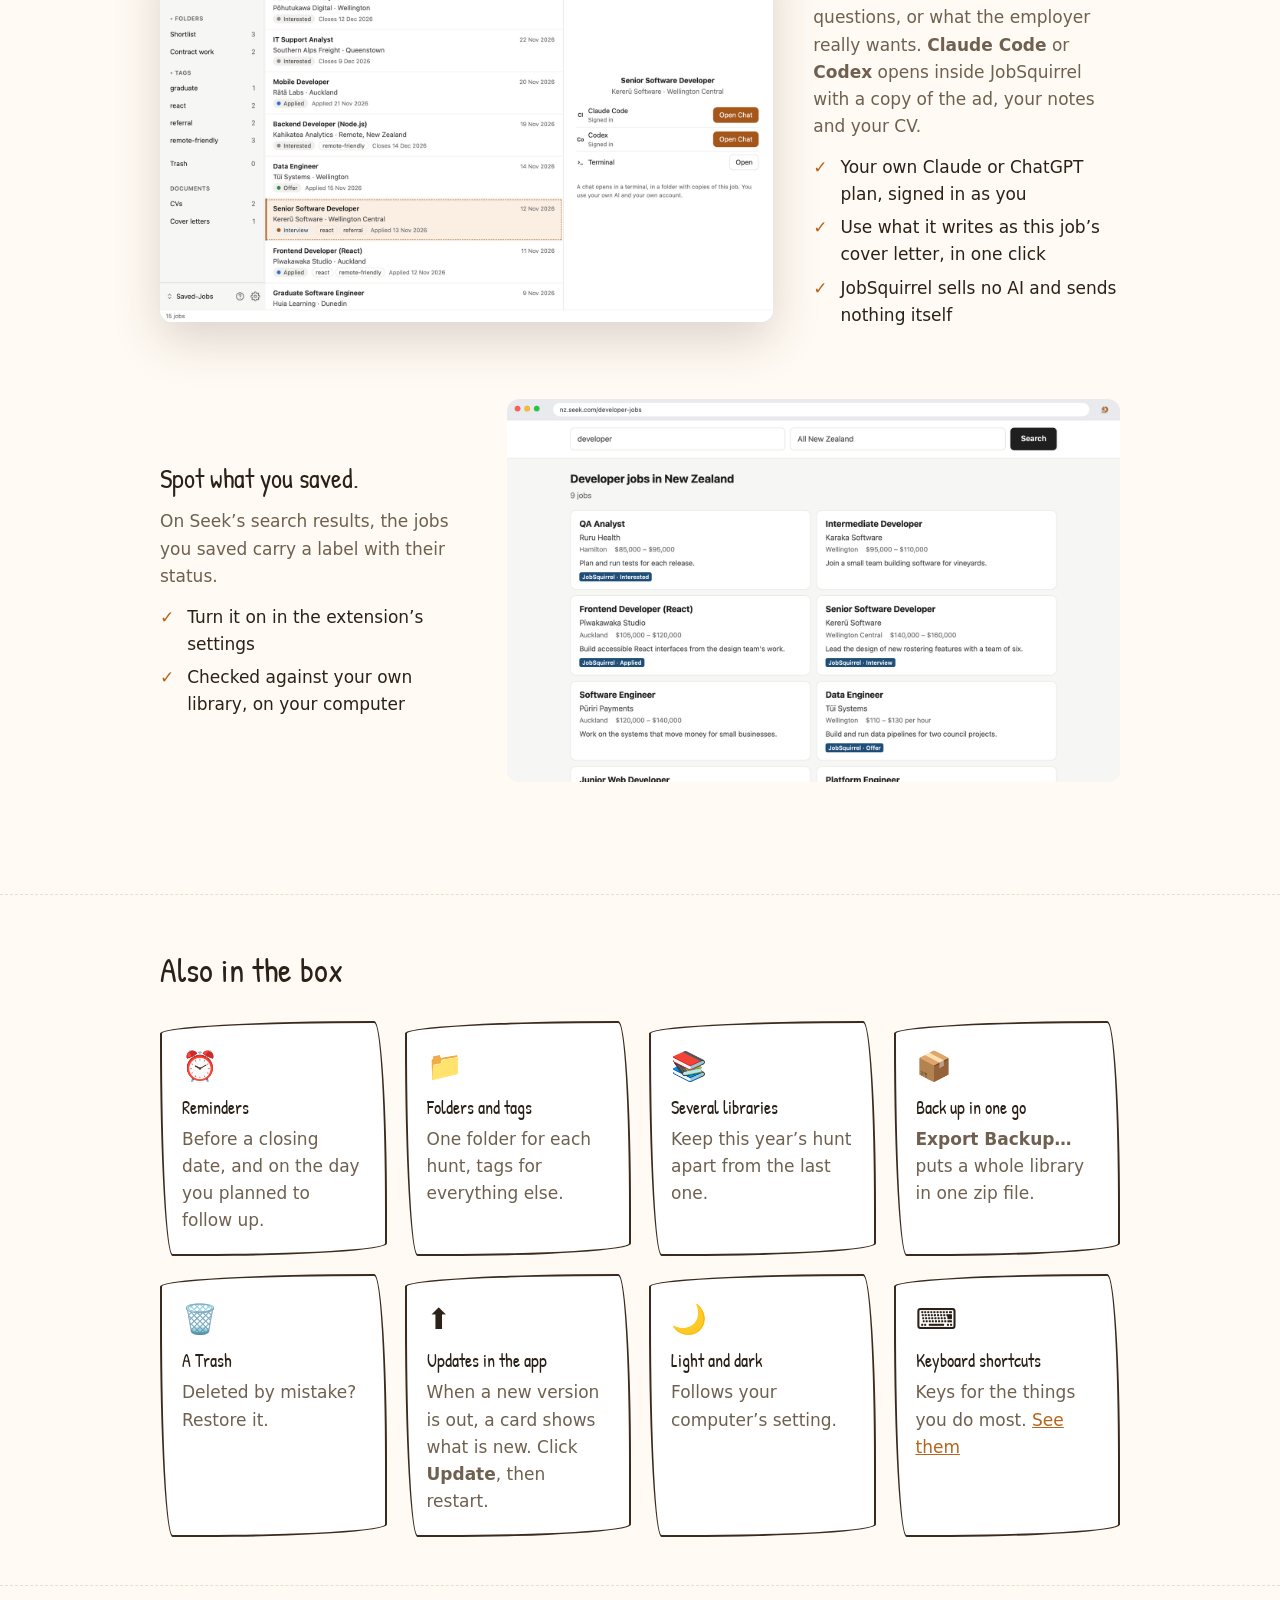
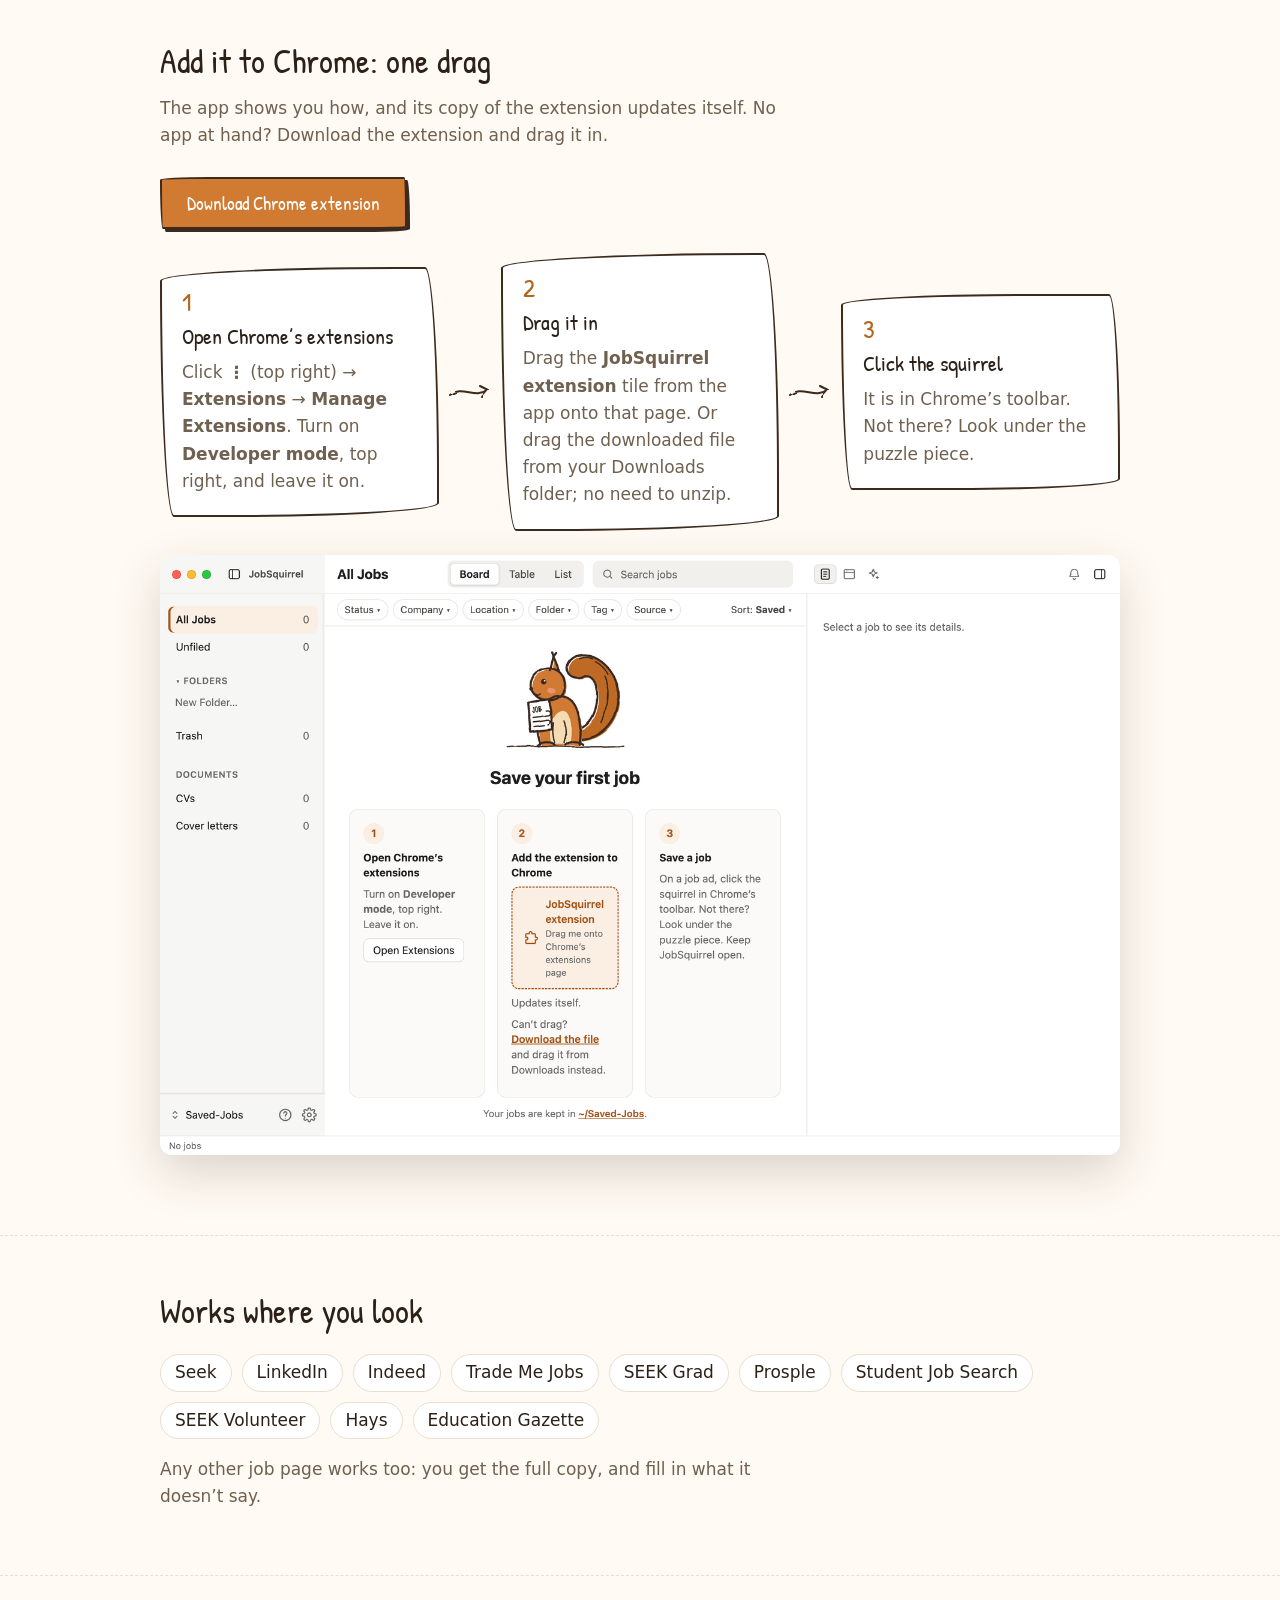
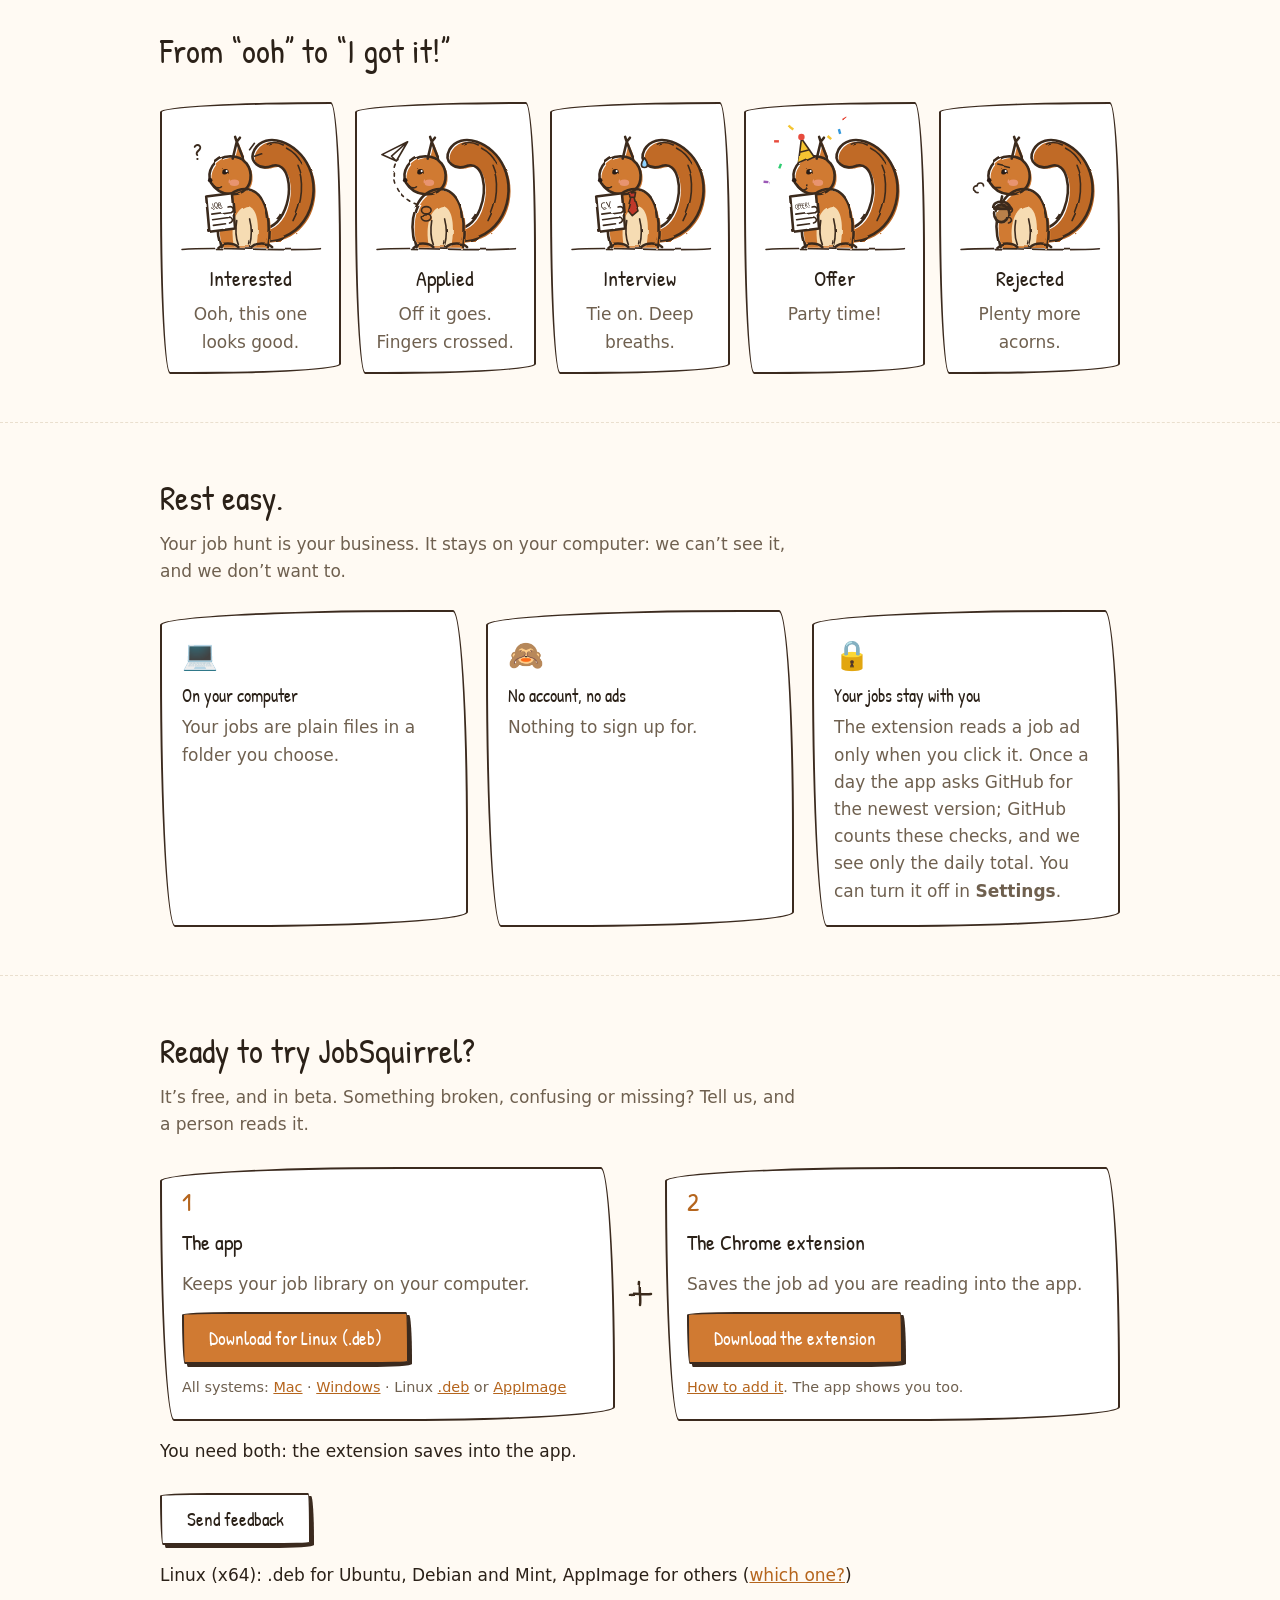
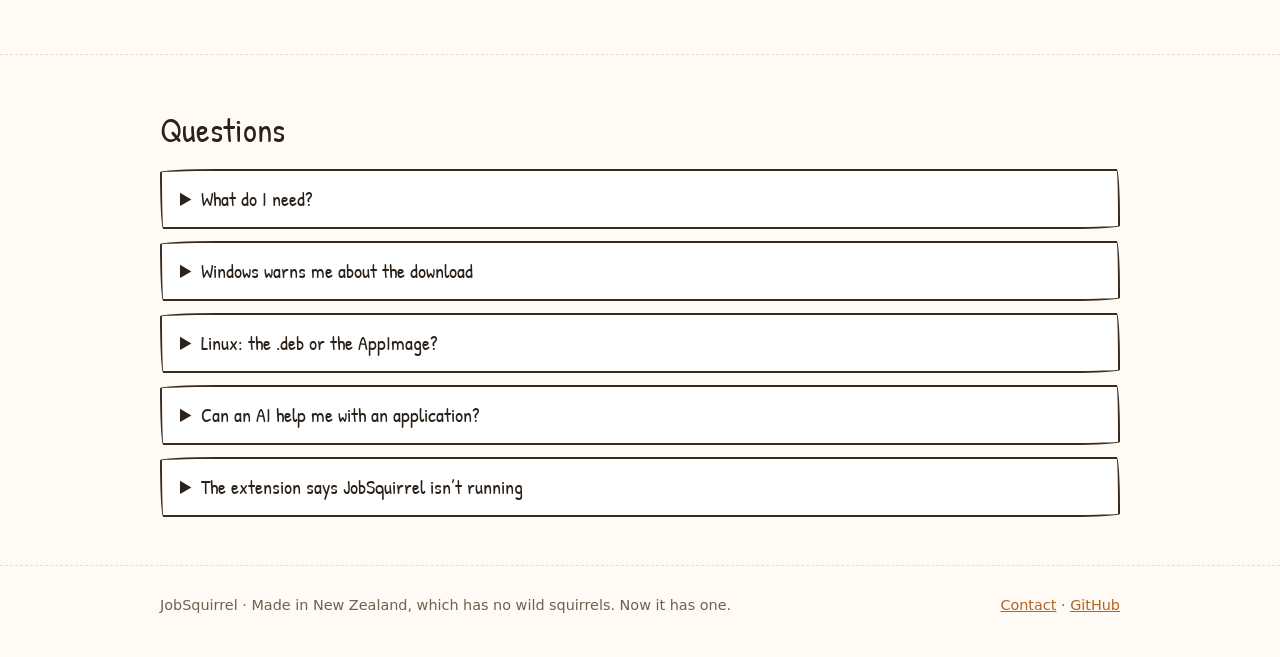
==== commit a02791e6: "Extension: drag the tile from the app, or the downloaded file; picture descriptions and where to fin" ====
--- a/index.html
+++ b/index.html
@@ -73,7 +73,7 @@
         <button type="button" role="tab" id="tour-agent" aria-controls="tour-panel" aria-selected="false" tabindex="-1" data-shot="agent">AI chat</button>
       </div>
       <figure class="shot tour-panel" id="tour-panel" role="tabpanel" aria-labelledby="tour-board">
-        <div class="tour-shot" data-shot="board"><picture><source media="(prefers-color-scheme: dark)" srcset="screens/board-dark.png"><img src="screens/board.png" width="1600" height="1000" alt="The board: jobs as cards in columns from Interested to Offer, with the selected job's salary, closing date, follow-up, tags and CV at the right."></picture></div>
+        <div class="tour-shot" data-shot="board"><picture><source media="(prefers-color-scheme: dark)" srcset="screens/board-dark.png"><img src="screens/board.png" width="1600" height="1000" alt="The board: jobs as cards in columns from Interested to Interview, with the selected job's salary, closing date, follow-up, tags and CV at the right."></picture></div>
         <div class="tour-shot" data-shot="saved-page" hidden><picture><source media="(prefers-color-scheme: dark)" srcset="screens/saved-page-dark.png"><img src="screens/saved-page.png" width="1600" height="1000" loading="lazy" alt="A job selected in the list, with its saved copy of the ad at the right: the company, the title and the role, as the ad showed them."></picture></div>
         <div class="tour-shot" data-shot="library" hidden><picture><source media="(prefers-color-scheme: dark)" srcset="screens/library-dark.png"><img src="screens/library.png" width="1600" height="1000" loading="lazy" alt="The list of jobs, with the selected job's details at the right: status, salary, closing date, follow-up, tags, CV and notes."></picture></div>
         <div class="tour-shot" data-shot="cvs" hidden><picture><source media="(prefers-color-scheme: dark)" srcset="screens/cvs-dark.png"><img src="screens/cvs.png" width="1600" height="1000" loading="lazy" alt="The CVs page: each version of a CV, how many jobs it was sent with, and whether every AI chat gets it."></picture></div>
@@ -136,7 +136,7 @@
           <p>Keep each version of your CV and cover letter in one place, and link it to the jobs you sent it with. When they call, you know exactly what they read.</p>
           <ul class="points"><li>PDF and Word files, kept with your jobs</li><li>See how many jobs used each version</li></ul>
         </div>
-        <figure class="shot crop" style="--ar: 2 / 1; --pos: left top"><picture><source media="(prefers-color-scheme: dark)" srcset="screens/cvs-dark.png"><img src="screens/cvs.png" width="1600" height="1000" loading="lazy" alt="The CVs page: two CV versions, the jobs each was sent with, and an In every chat tick."></picture></figure>
+        <figure class="shot crop" style="--ar: 2 / 1; --pos: left top"><picture><source media="(prefers-color-scheme: dark)" srcset="screens/cvs-dark.png"><img src="screens/cvs.png" width="1600" height="1000" loading="lazy" alt="The CVs page: two CV versions, how many jobs used each, and an In every chat tick."></picture></figure>
       </div>
       <div class="feature flip" id="ai">
         <div class="feature-text">
@@ -176,18 +176,18 @@
   <section id="extension">
     <div class="wrap">
       <h2>Add it to Chrome: one drag</h2>
-      <p class="lead">The Chrome extension is one file. Download it and drag it in.</p>
+      <p class="lead">The app shows you how, and its copy of the extension updates itself. No app at hand? Download the extension and drag it in.</p>
       <div class="cta left"><a class="btn primary" href="https://github.com/foxnz/landfern/releases/latest/download/JobSquirrel-Chrome-extension.zip">Download Chrome extension</a></div>
       <div class="steps">
         <div class="card"><div class="step">1</div><h3>Open Chrome’s extensions</h3><p>Click <b>⋮</b> (top right) → <b>Extensions</b> → <b>Manage Extensions</b>. Turn on <b>Developer mode</b>, top right, and leave it on.</p></div>
         <svg class="arrow" viewBox="0 0 46 30" aria-hidden="true"><path class="ink thin" d="M3 18 C15 8 28 22 40 13 M33 9 L41 13 L35 20" filter="url(#rough)"/></svg>
-        <div class="card"><div class="step">2</div><h3>Drag it in</h3><p>Drag the downloaded file from your Downloads folder onto that page. No need to unzip.</p></div>
+        <div class="card"><div class="step">2</div><h3>Drag it in</h3><p>Drag the <b>JobSquirrel extension</b> tile from the app onto that page. Or drag the downloaded file from your Downloads folder; no need to unzip.</p></div>
         <svg class="arrow" viewBox="0 0 46 30" aria-hidden="true"><path class="ink thin" d="M3 18 C15 8 28 22 40 13 M33 9 L41 13 L35 20" filter="url(#rough)"/></svg>
         <div class="card"><div class="step">3</div><h3>Click the squirrel</h3><p>It is in Chrome’s toolbar. Not there? Look under the puzzle piece.</p></div>
       </div>
       <figure class="shot shot-main">
         <img src="screens/welcome.png" width="1600" height="1000" loading="lazy"
-             alt="JobSquirrel’s first screen: 1. Open Chrome’s extensions. 2. Download the extension, then drag the file onto that page. 3. Save a job.">
+             alt="JobSquirrel’s first screen: 1. Open Chrome’s extensions. 2. Drag the JobSquirrel extension tile onto that page, or download the file. 3. Save a job.">
       </figure>
     </div>
   </section>
